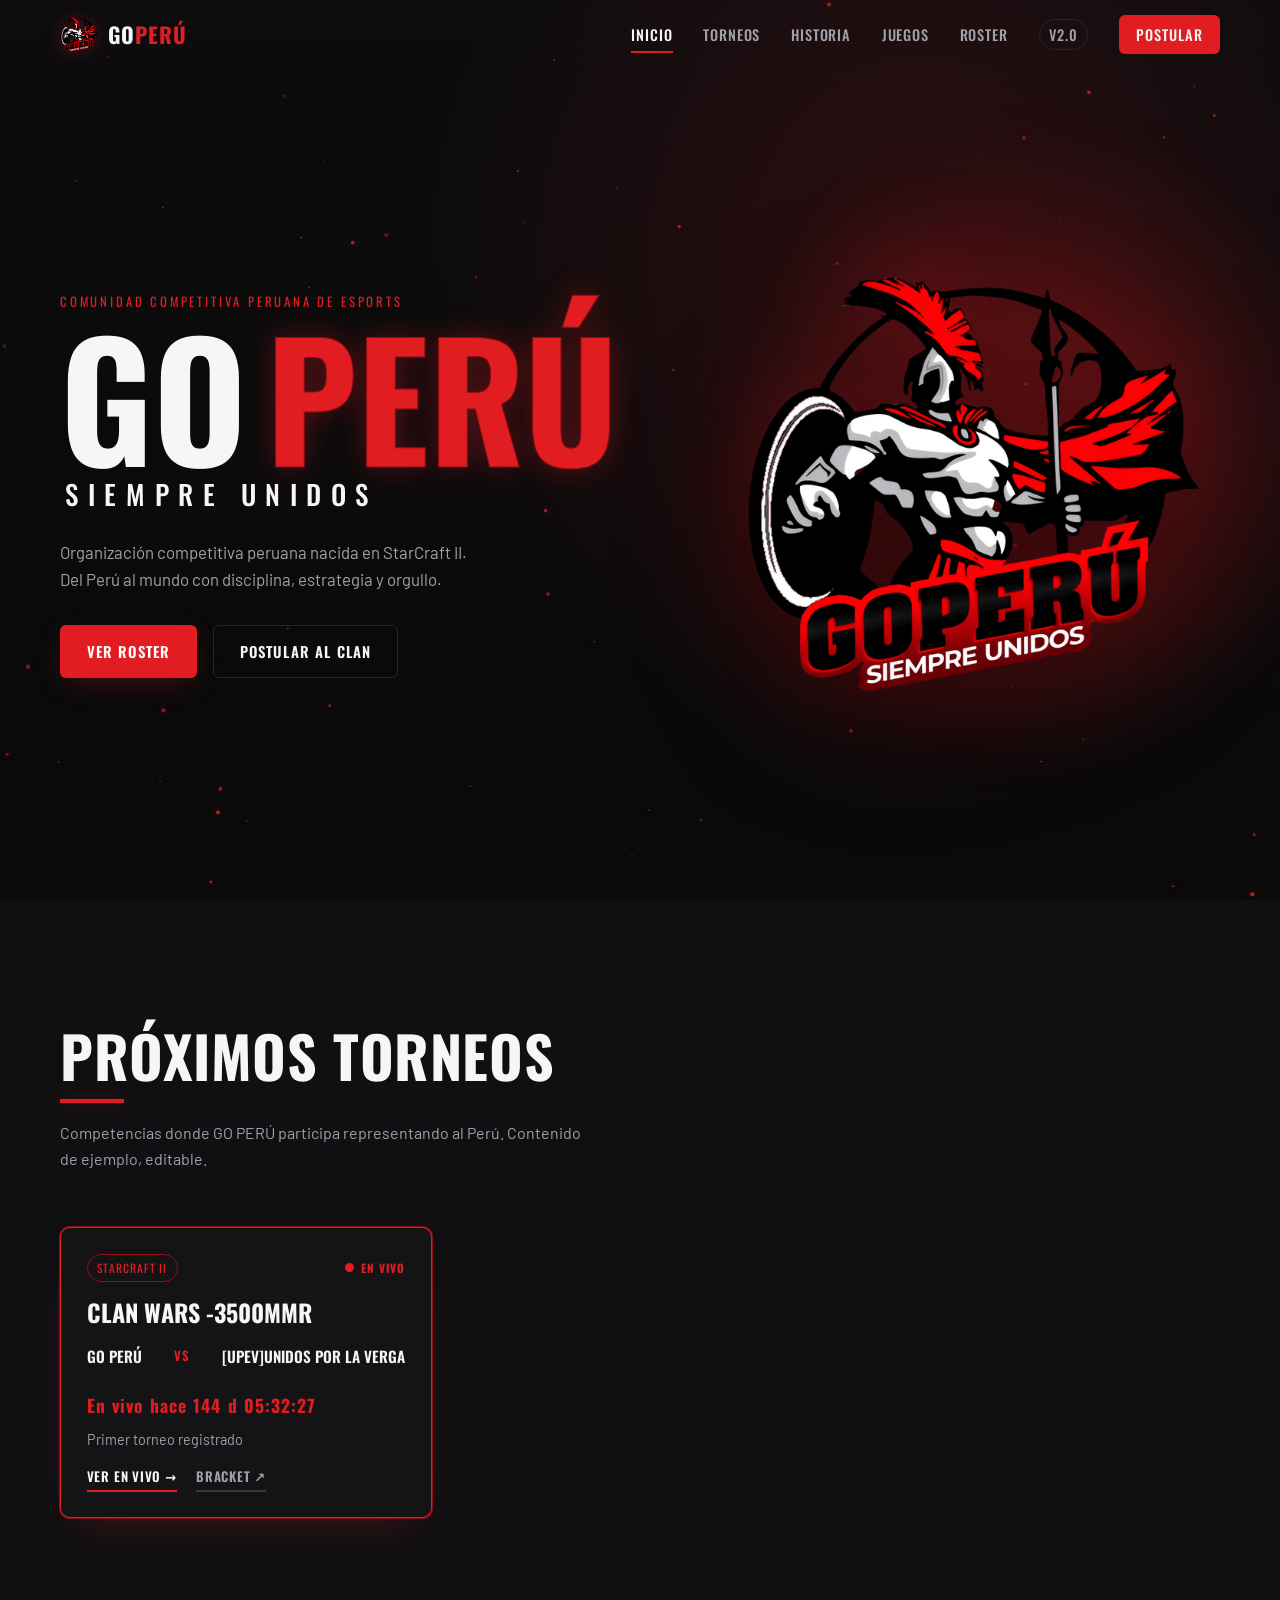
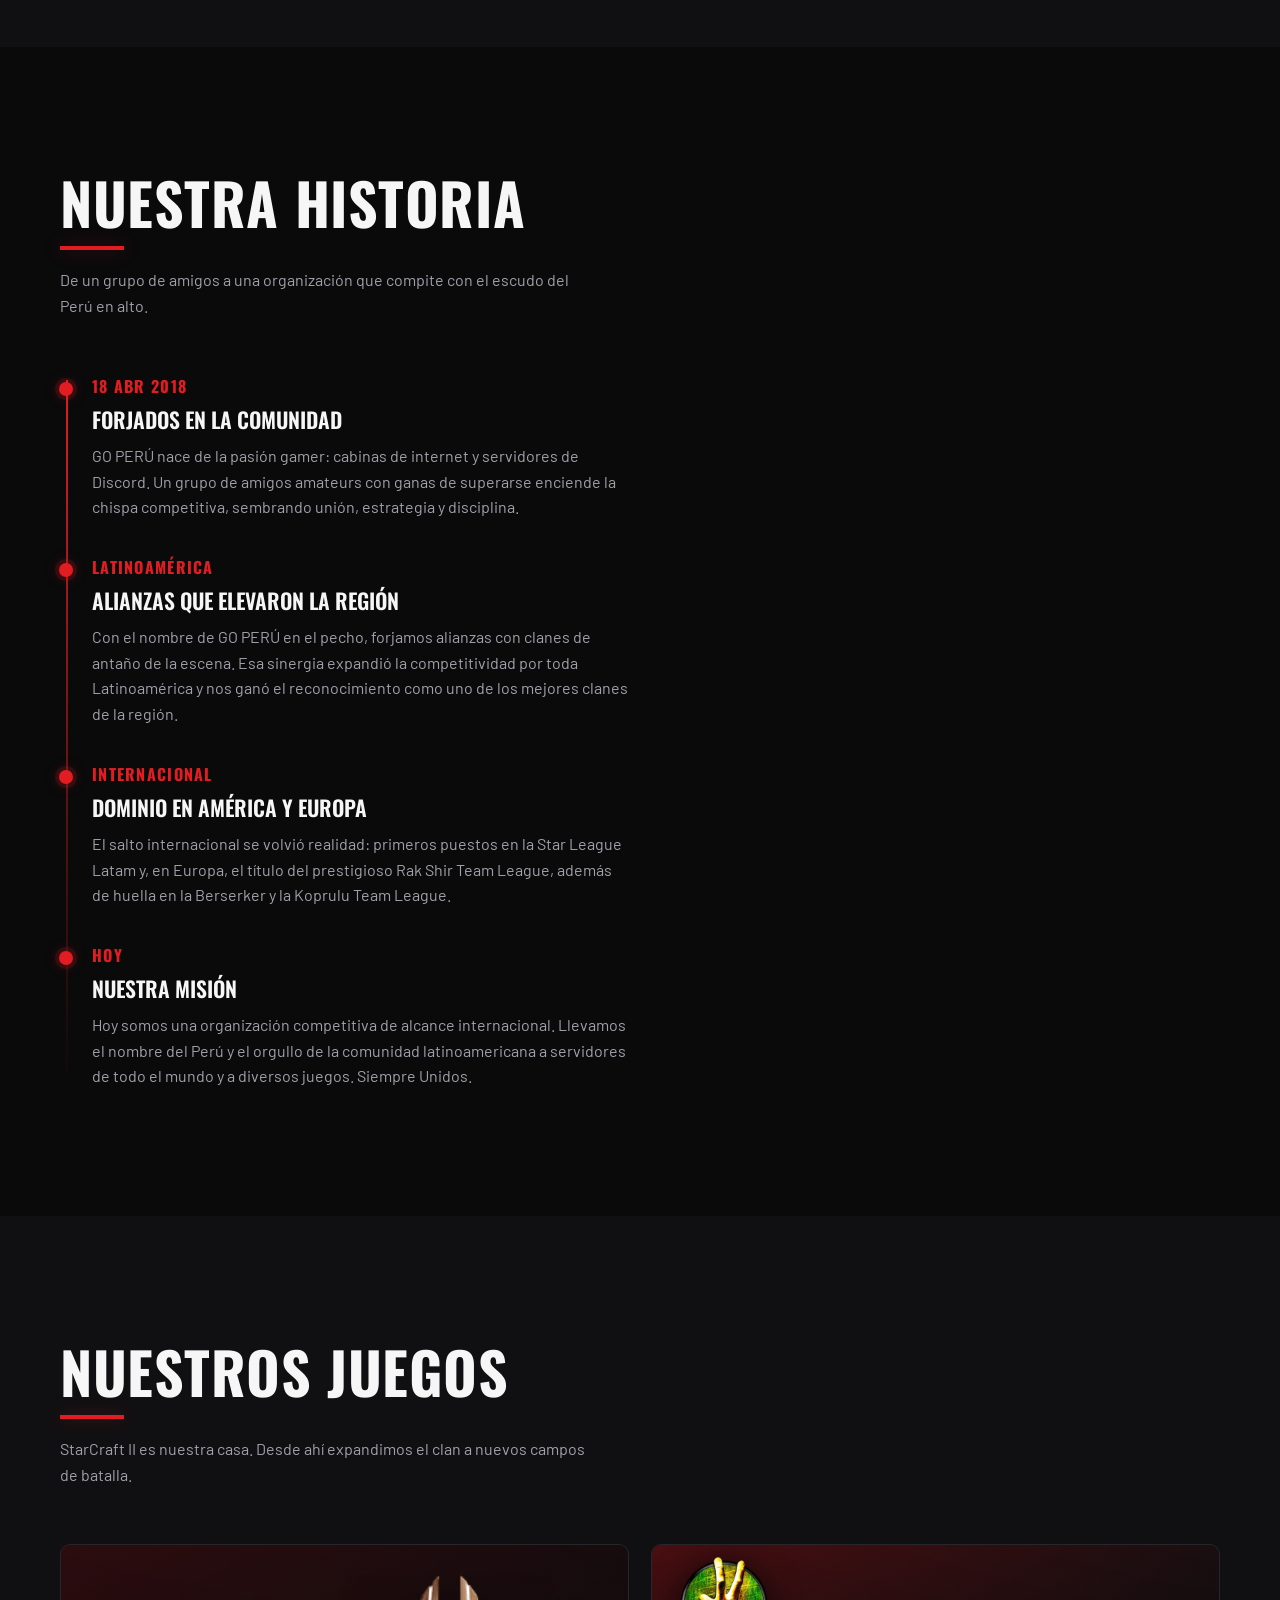
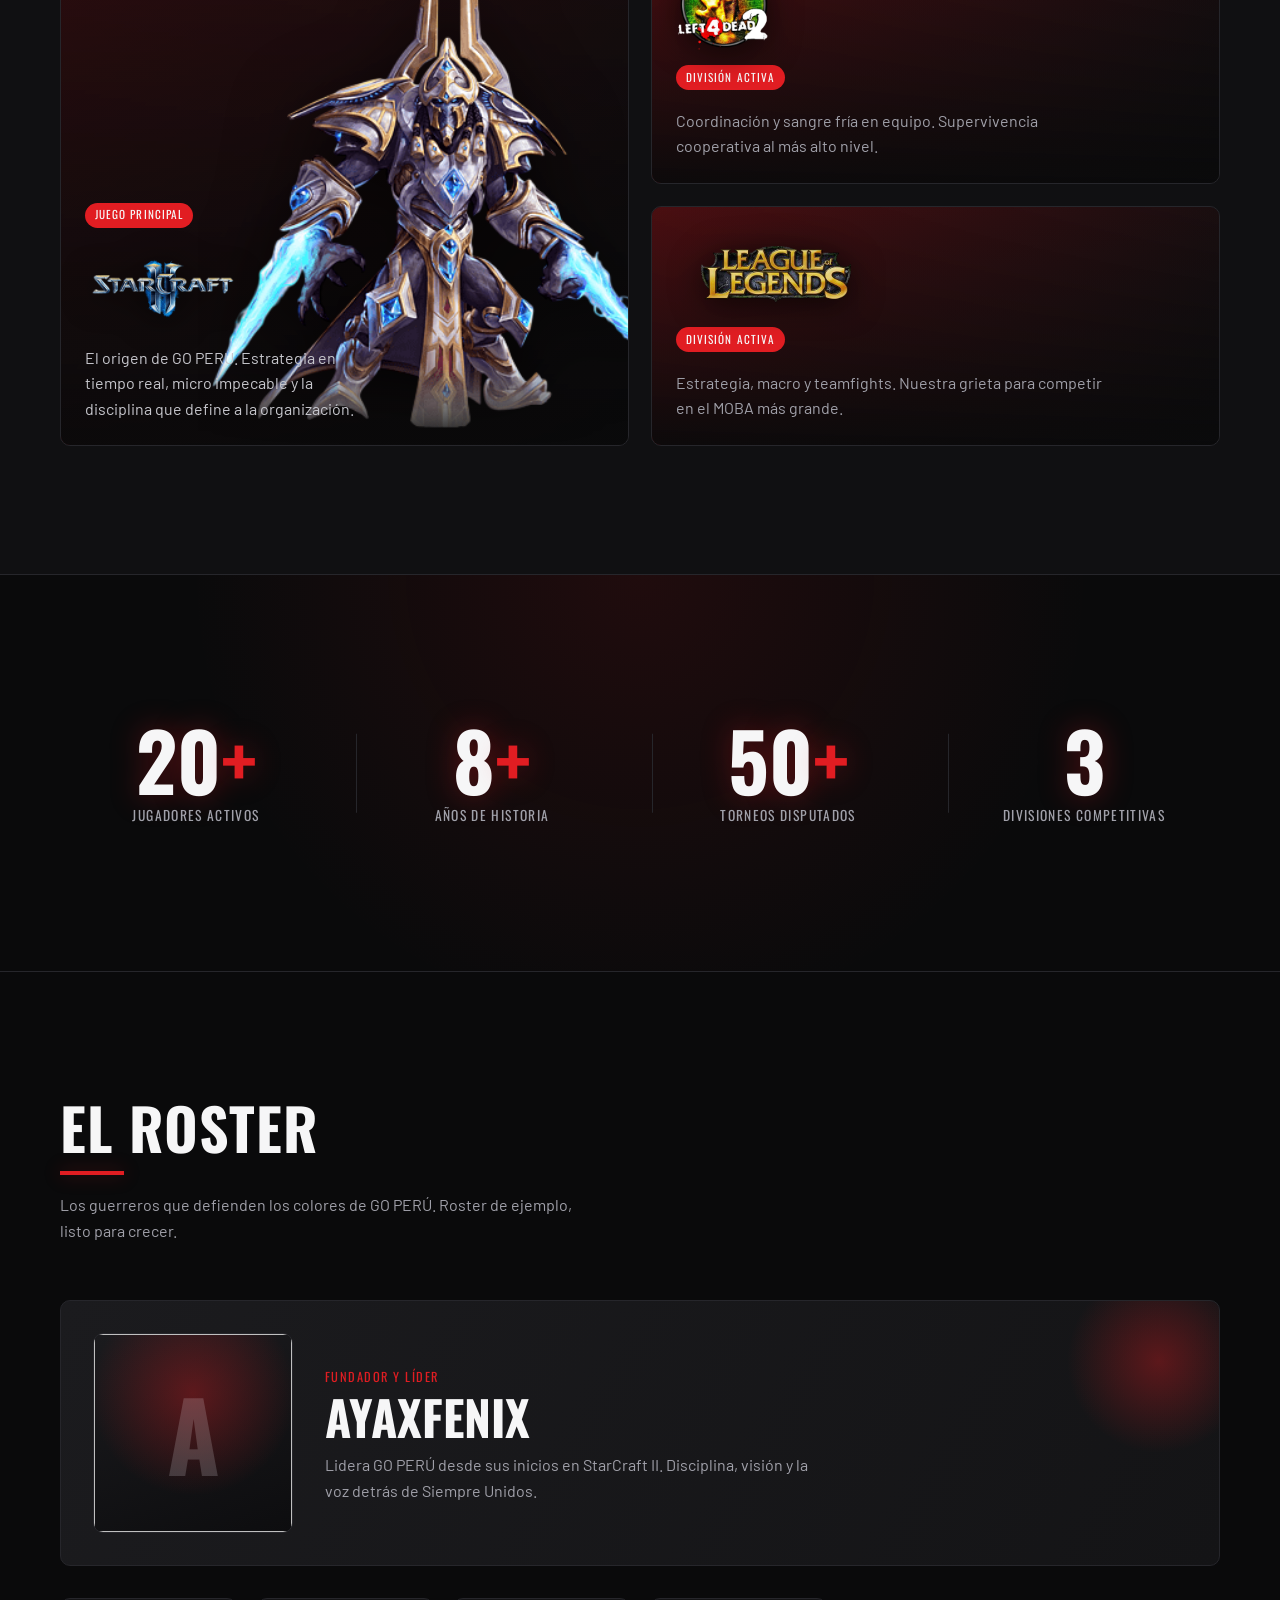
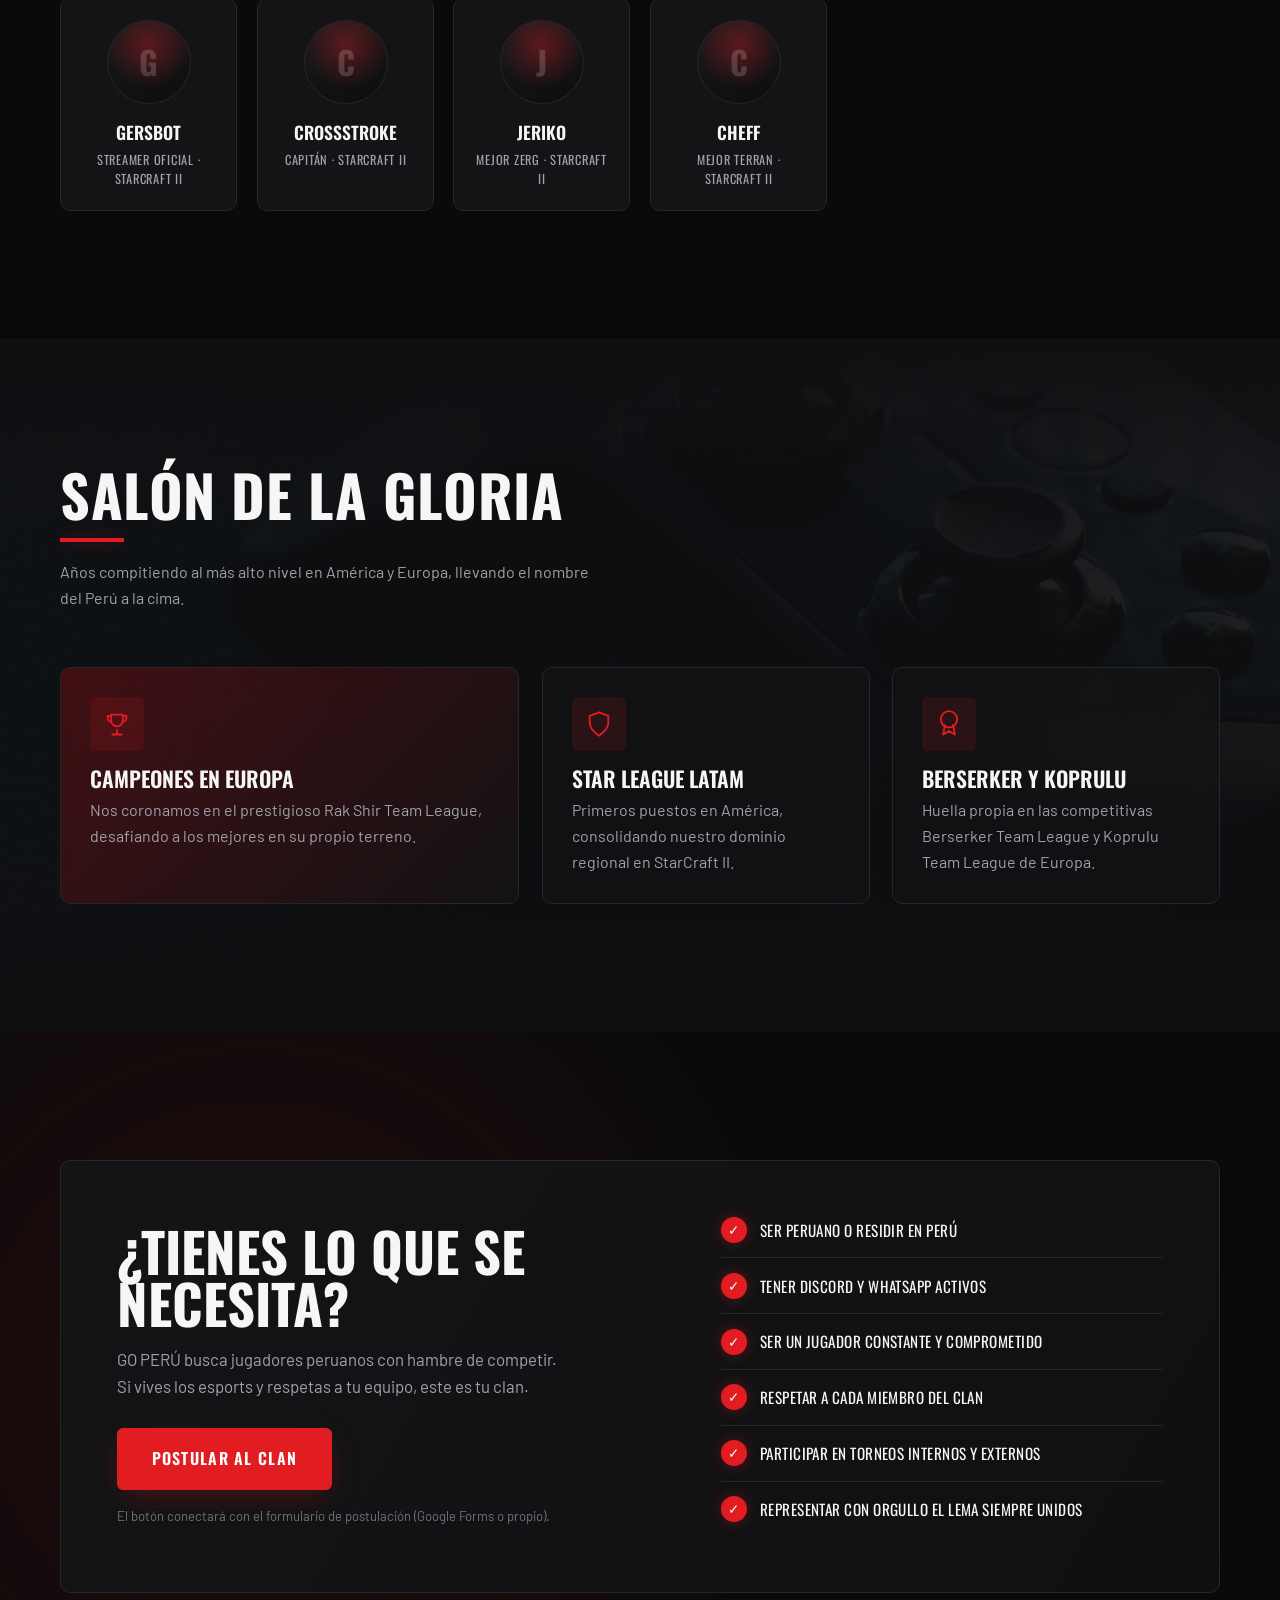
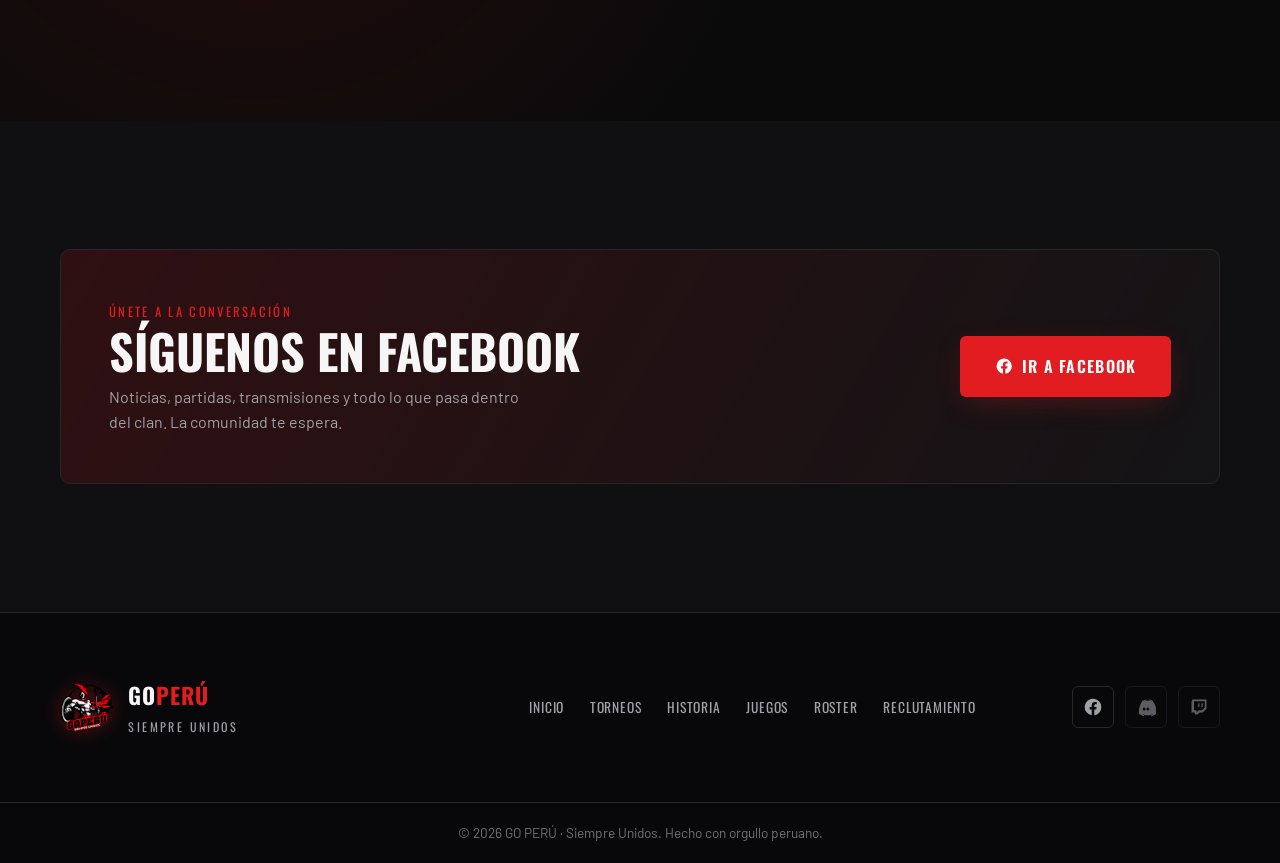
==== index.html @ 2294b5a7 "Initial commit" ====
<!DOCTYPE html>
<html lang="es">
<head>
  <meta charset="UTF-8" />
  <meta name="viewport" content="width=device-width, initial-scale=1.0" />
  <title>GO PERÚ | Siempre Unidos - Comunidad competitiva peruana de esports</title>
  <meta name="description" content="GO PERÚ es una comunidad competitiva peruana de esports nacida en StarCraft II. Siempre Unidos. Postula al clan y compite con nosotros." />
  <meta name="theme-color" content="#0a0a0b" />

  <!-- Open Graph -->
  <meta property="og:title" content="GO PERÚ | Siempre Unidos" />
  <meta property="og:description" content="Comunidad competitiva peruana de esports nacida en StarCraft II." />
  <meta property="og:type" content="website" />
  <meta property="og:image" content="assets/img/logo.png" />

  <link rel="icon" type="image/png" href="assets/img/favicon.png" />
  <link rel="preload" href="assets/fonts/oswald-var.woff2" as="font" type="font/woff2" crossorigin />
  <link rel="stylesheet" href="css/styles.css" />
</head>
<body>

  <!-- ===================== NAVBAR ===================== -->
  <header class="nav" id="nav">
    <div class="nav__inner">
      <a href="#inicio" class="nav__brand" aria-label="GO PERÚ - Inicio">
        <img src="assets/img/logo.png" alt="Logo GO PERÚ" class="nav__logo" />
        <span class="nav__name">GO<span class="accent">PERÚ</span></span>
      </a>

      <nav class="nav__links" id="navLinks" aria-label="Navegación principal">
        <a href="#inicio">Inicio</a>
        <a href="#torneos">Torneos</a>
        <a href="#historia">Historia</a>
        <a href="#juegos">Juegos</a>
        <a href="#roster">Roster</a>
        <a href="index-v2.html" class="nav__ver" title="Versión cinematográfica">v2.0</a>
        <a href="#reclutamiento" class="nav__cta">Postular</a>
      </nav>

      <button class="nav__burger" id="navBurger" aria-label="Abrir menú" aria-expanded="false" aria-controls="navLinks">
        <span></span><span></span><span></span>
      </button>
    </div>
  </header>

  <main>

    <!-- ===================== HERO ===================== -->
    <section class="hero" id="inicio">
      <canvas class="hero__embers" id="embers" aria-hidden="true"></canvas>
      <div class="hero__glow" aria-hidden="true"></div>
      <div class="hero__inner">
        <div class="hero__copy">
          <p class="hero__eyebrow reveal">Comunidad competitiva peruana de esports</p>
          <h1 class="hero__title reveal">
            <span class="hero__go">GO</span><span class="hero__pe">PERÚ</span>
          </h1>
          <p class="hero__motto reveal">Siempre Unidos</p>
          <p class="hero__desc reveal">Organización competitiva peruana nacida en StarCraft II. Del Perú al mundo con disciplina, estrategia y orgullo.</p>
          <div class="hero__actions reveal">
            <a href="#roster" class="btn btn--primary">Ver Roster</a>
            <a href="#reclutamiento" class="btn btn--ghost">Postular al Clan</a>
          </div>
        </div>
        <div class="hero__art reveal">
          <img src="assets/img/logo.png" alt="Guerrero espartano, mascota oficial de GO PERÚ" class="hero__mascot" />
        </div>
      </div>
    </section>

    <!-- ===================== TORNEOS ===================== -->
    <section class="section torneos" id="torneos">
      <div class="container">
        <header class="section__head reveal">
          <h2 class="section__title">Próximos Torneos</h2>
          <p class="section__sub">Competencias donde GO PERÚ participa representando al Perú. Contenido de ejemplo, editable.</p>
        </header>

        <div class="torneos__grid" id="torneosGrid"><!-- Generado desde data/content.js --></div>
      </div>
    </section>

    <!-- ===================== HISTORIA ===================== -->
    <section class="section historia" id="historia">
      <div class="container">
        <header class="section__head reveal">
          <h2 class="section__title">Nuestra Historia</h2>
          <p class="section__sub">De un grupo de amigos a una organización que compite con el escudo del Perú en alto.</p>
        </header>

        <ol class="timeline">
          <li class="timeline__item reveal">
            <span class="timeline__year">18 ABR 2018</span>
            <h3 class="timeline__title">Forjados en la comunidad</h3>
            <p>GO PERÚ nace de la pasión gamer: cabinas de internet y servidores de Discord. Un grupo de amigos amateurs con ganas de superarse enciende la chispa competitiva, sembrando unión, estrategia y disciplina.</p>
          </li>
          <li class="timeline__item reveal">
            <span class="timeline__year">Latinoamérica</span>
            <h3 class="timeline__title">Alianzas que elevaron la región</h3>
            <p>Con el nombre de GO PERÚ en el pecho, forjamos alianzas con clanes de antaño de la escena. Esa sinergia expandió la competitividad por toda Latinoamérica y nos ganó el reconocimiento como uno de los mejores clanes de la región.</p>
          </li>
          <li class="timeline__item reveal">
            <span class="timeline__year">Internacional</span>
            <h3 class="timeline__title">Dominio en América y Europa</h3>
            <p>El salto internacional se volvió realidad: primeros puestos en la Star League Latam y, en Europa, el título del prestigioso Rak Shir Team League, además de huella en la Berserker y la Koprulu Team League.</p>
          </li>
          <li class="timeline__item reveal">
            <span class="timeline__year">Hoy</span>
            <h3 class="timeline__title">Nuestra misión</h3>
            <p>Hoy somos una organización competitiva de alcance internacional. Llevamos el nombre del Perú y el orgullo de la comunidad latinoamericana a servidores de todo el mundo y a diversos juegos. Siempre Unidos.</p>
          </li>
        </ol>
      </div>
    </section>

    <!-- ===================== JUEGOS ===================== -->
    <section class="section juegos" id="juegos">
      <div class="container">
        <header class="section__head reveal">
          <h2 class="section__title">Nuestros Juegos</h2>
          <p class="section__sub">StarCraft II es nuestra casa. Desde ahí expandimos el clan a nuevos campos de batalla.</p>
        </header>

        <div class="juegos__grid">
          <article class="gamecard gamecard--feature reveal" style="--img:url('assets/img/game-sc2.jpg')">
            <div class="gamecard__bg" aria-hidden="true"></div>
            <img class="gamecard__char" src="assets/img/protos-Photoroom.png" alt="" aria-hidden="true" />
            <div class="gamecard__body">
              <span class="gamecard__tag">Juego principal</span>
              <img class="gamecard__logo" src="assets/img/sc2-Photoroom.png" alt="StarCraft II" />
              <p class="gamecard__desc">El origen de GO PERÚ. Estrategia en tiempo real, micro impecable y la disciplina que define a la organización.</p>
            </div>
          </article>

          <article class="gamecard reveal" style="--img:url('assets/img/game-l4d2.jpg')">
            <div class="gamecard__bg" aria-hidden="true"></div>
            <div class="gamecard__body">
              <img class="gamecard__logo gamecard__logo--badge" src="assets/img/left-Photoroom.png" alt="Left 4 Dead 2" />
              <span class="gamecard__tag">División activa</span>
              <p class="gamecard__desc">Coordinación y sangre fría en equipo. Supervivencia cooperativa al más alto nivel.</p>
            </div>
          </article>

          <article class="gamecard reveal" style="--img:url('assets/img/game-lol.jpg')">
            <div class="gamecard__bg" aria-hidden="true"></div>
            <div class="gamecard__body">
              <img class="gamecard__logo" src="assets/img/lol-Photoroom.png" alt="League of Legends" />
              <span class="gamecard__tag">División activa</span>
              <p class="gamecard__desc">Estrategia, macro y teamfights. Nuestra grieta para competir en el MOBA más grande.</p>
            </div>
          </article>
        </div>
      </div>
    </section>

    <!-- ===================== ESTADÍSTICAS ===================== -->
    <section class="section stats" id="stats">
      <div class="container">
        <div class="stats__grid">
          <div class="stat reveal">
            <span class="stat__num" data-count="20" data-suffix="+">0</span>
            <span class="stat__label">Jugadores Activos</span>
          </div>
          <div class="stat reveal">
            <span class="stat__num" data-count="8" data-suffix="+">0</span>
            <span class="stat__label">Años de Historia</span>
          </div>
          <div class="stat reveal">
            <span class="stat__num" data-count="50" data-suffix="+">0</span>
            <span class="stat__label">Torneos Disputados</span>
          </div>
          <div class="stat reveal">
            <span class="stat__num" data-count="3" data-suffix="">0</span>
            <span class="stat__label">Divisiones Competitivas</span>
          </div>
        </div>
      </div>
    </section>

    <!-- ===================== ROSTER ===================== -->
    <section class="section roster" id="roster">
      <div class="container">
        <header class="section__head reveal">
          <h2 class="section__title">El Roster</h2>
          <p class="section__sub">Los guerreros que defienden los colores de GO PERÚ. Roster de ejemplo, listo para crecer.</p>
        </header>

        <!-- Líder destacado: generado desde data/content.js -->
        <div id="leaderMount"></div>

        <!-- Jugadores: generados desde data/content.js -->
        <div class="roster__grid" id="rosterGrid"></div>
      </div>
    </section>

    <!-- ===================== SALÓN DE LA GLORIA ===================== -->
    <section class="section gloria" id="gloria">
      <div class="gloria__bg" aria-hidden="true"></div>
      <div class="container">
        <header class="section__head reveal">
          <h2 class="section__title">Salón de la Gloria</h2>
          <p class="section__sub">Años compitiendo al más alto nivel en América y Europa, llevando el nombre del Perú a la cima.</p>
        </header>

        <div class="gloria__grid">
          <article class="trophy trophy--big reveal">
            <span class="trophy__icon" aria-hidden="true">
              <svg viewBox="0 0 24 24" fill="none" stroke="currentColor" stroke-width="1.6" stroke-linecap="round" stroke-linejoin="round"><path d="M8 21h8M12 17v4M7 4h10v5a5 5 0 0 1-10 0V4Z"/><path d="M17 5h3v2a3 3 0 0 1-3 3M7 5H4v2a3 3 0 0 0 3 3"/></svg>
            </span>
            <h3 class="trophy__title">Campeones en Europa</h3>
            <p class="trophy__desc">Nos coronamos en el prestigioso Rak Shir Team League, desafiando a los mejores en su propio terreno.</p>
          </article>

          <article class="trophy reveal">
            <span class="trophy__icon" aria-hidden="true">
              <svg viewBox="0 0 24 24" fill="none" stroke="currentColor" stroke-width="1.6" stroke-linecap="round" stroke-linejoin="round"><path d="M12 2 4 5v6c0 5 3.5 8 8 11 4.5-3 8-6 8-11V5l-8-3Z"/></svg>
            </span>
            <h3 class="trophy__title">Star League Latam</h3>
            <p class="trophy__desc">Primeros puestos en América, consolidando nuestro dominio regional en StarCraft II.</p>
          </article>

          <article class="trophy reveal">
            <span class="trophy__icon" aria-hidden="true">
              <svg viewBox="0 0 24 24" fill="none" stroke="currentColor" stroke-width="1.6" stroke-linecap="round" stroke-linejoin="round"><path d="M12 15a7 7 0 1 0 0-14 7 7 0 0 0 0 14Z"/><path d="m8.5 13-1.5 8 5-3 5 3-1.5-8"/></svg>
            </span>
            <h3 class="trophy__title">Berserker y Koprulu</h3>
            <p class="trophy__desc">Huella propia en las competitivas Berserker Team League y Koprulu Team League de Europa.</p>
          </article>
        </div>
      </div>
    </section>

    <!-- ===================== RECLUTAMIENTO ===================== -->
    <section class="section reclutamiento" id="reclutamiento">
      <div class="container">
        <div class="recruit">
          <div class="recruit__copy reveal">
            <h2 class="recruit__title">¿Tienes lo que se necesita?</h2>
            <p class="recruit__lead">GO PERÚ busca jugadores peruanos con hambre de competir. Si vives los esports y respetas a tu equipo, este es tu clan.</p>
            <a href="#" class="btn btn--primary btn--lg" data-form>Postular al Clan</a>
            <p class="recruit__note">El botón conectará con el formulario de postulación (Google Forms o propio).</p>
          </div>

          <ul class="recruit__reqs reveal">
            <li><span class="recruit__check" aria-hidden="true">✓</span> Ser peruano o residir en Perú</li>
            <li><span class="recruit__check" aria-hidden="true">✓</span> Tener Discord y WhatsApp activos</li>
            <li><span class="recruit__check" aria-hidden="true">✓</span> Ser un jugador constante y comprometido</li>
            <li><span class="recruit__check" aria-hidden="true">✓</span> Respetar a cada miembro del clan</li>
            <li><span class="recruit__check" aria-hidden="true">✓</span> Participar en torneos internos y externos</li>
            <li><span class="recruit__check" aria-hidden="true">✓</span> Representar con orgullo el lema Siempre Unidos</li>
          </ul>
        </div>
      </div>
    </section>

    <!-- ===================== FACEBOOK / COMUNIDAD ===================== -->
    <section class="section comunidad" id="facebook">
      <div class="container">
        <div class="fb reveal">
          <div class="fb__copy">
            <span class="fb__eyebrow">Únete a la conversación</span>
            <h2 class="fb__title">Síguenos en Facebook</h2>
            <p class="fb__desc">Noticias, partidas, transmisiones y todo lo que pasa dentro del clan. La comunidad te espera.</p>
          </div>
          <a href="https://www.facebook.com/share/1EQzMiRy17/" target="_blank" rel="noopener" class="btn btn--primary btn--lg">
            <svg class="btn__icon" viewBox="0 0 24 24" fill="currentColor" aria-hidden="true"><path d="M22 12a10 10 0 1 0-11.56 9.88v-6.99H7.9V12h2.54V9.8c0-2.5 1.49-3.89 3.78-3.89 1.09 0 2.24.2 2.24.2v2.46h-1.26c-1.24 0-1.63.77-1.63 1.56V12h2.78l-.44 2.89h-2.34v6.99A10 10 0 0 0 22 12Z"/></svg>
            Ir a Facebook
          </a>
        </div>
      </div>
    </section>

  </main>

  <!-- ===================== FOOTER ===================== -->
  <footer class="footer">
    <div class="container footer__inner">
      <div class="footer__brand">
        <img src="assets/img/logo.png" alt="Logo GO PERÚ" class="footer__logo" />
        <div>
          <span class="footer__name">GO<span class="accent">PERÚ</span></span>
          <span class="footer__motto">Siempre Unidos</span>
        </div>
      </div>

      <nav class="footer__nav" aria-label="Navegación rápida">
        <a href="#inicio">Inicio</a>
        <a href="#torneos">Torneos</a>
        <a href="#historia">Historia</a>
        <a href="#juegos">Juegos</a>
        <a href="#roster">Roster</a>
        <a href="#reclutamiento">Reclutamiento</a>
      </nav>

      <div class="footer__social">
        <a href="https://www.facebook.com/share/1EQzMiRy17/" target="_blank" rel="noopener" aria-label="Facebook de GO PERÚ" class="footer__icon">
          <svg viewBox="0 0 24 24" fill="currentColor" aria-hidden="true"><path d="M22 12a10 10 0 1 0-11.56 9.88v-6.99H7.9V12h2.54V9.8c0-2.5 1.49-3.89 3.78-3.89 1.09 0 2.24.2 2.24.2v2.46h-1.26c-1.24 0-1.63.77-1.63 1.56V12h2.78l-.44 2.89h-2.34v6.99A10 10 0 0 0 22 12Z"/></svg>
        </a>
        <!-- Slots para Discord / WhatsApp / Twitch: agrega el href cuando los tengas -->
        <a href="#" aria-label="Discord (próximamente)" class="footer__icon footer__icon--soon">
          <svg viewBox="0 0 24 24" fill="currentColor" aria-hidden="true"><path d="M20.3 4.4A19 19 0 0 0 15.6 3l-.2.5a14 14 0 0 1 4.1 2.1 13 13 0 0 0-11 0A14 14 0 0 1 12.6 3.5L12.4 3a19 19 0 0 0-4.7 1.4C4.1 9.8 3.2 15 3.6 20.1A19 19 0 0 0 9.4 23l.6-1c-1.6-.6-2.3-1-2.3-1l.5-.4a13 13 0 0 0 11.6 0l.5.4s-.7.4-2.3 1l.6 1a19 19 0 0 0 5.8-2.9c.5-6-1-11.2-4.7-15.7ZM9.7 16.3c-.9 0-1.7-.8-1.7-1.9s.7-1.9 1.7-1.9 1.7.9 1.7 1.9-.7 1.9-1.7 1.9Zm4.6 0c-.9 0-1.7-.8-1.7-1.9s.7-1.9 1.7-1.9 1.7.9 1.7 1.9-.8 1.9-1.7 1.9Z"/></svg>
        </a>
        <a href="#" aria-label="Twitch (próximamente)" class="footer__icon footer__icon--soon">
          <svg viewBox="0 0 24 24" fill="currentColor" aria-hidden="true"><path d="M4 3h17v11l-4.5 4.5H13L10 21H7v-2.5H3V6l1-3Zm15 9.5V5H6v11h3v2.5L11.5 16h4L19 12.5ZM15 7.5h1.5V12H15V7.5Zm-4 0h1.5V12H11V7.5Z"/></svg>
        </a>
      </div>
    </div>
    <div class="footer__bar">
      <p>© 2026 GO PERÚ · Siempre Unidos. Hecho con orgullo peruano.</p>
    </div>
  </footer>

  <script src="data/content.js"></script>
  <script src="js/script.js"></script>
</body>
</html>
---- css/styles.css ----
/* ============================================================
   GO PERÚ - Landing Esports
   Paleta derivada del logo: negro / rojo / blanco / gris
   Tema único: dark. Acento único: rojo. Radio único: 6px.
   ============================================================ */

/* ---------- Fonts (self-host) ---------- */
@font-face {
  font-family: 'Oswald';
  src: url('../assets/fonts/oswald-var.woff2') format('woff2');
  font-weight: 400 700;
  font-style: normal;
  font-display: swap;
}
@font-face {
  font-family: 'Barlow';
  src: url('../assets/fonts/barlow-400.woff2') format('woff2');
  font-weight: 400;
  font-style: normal;
  font-display: swap;
}
@font-face {
  font-family: 'Barlow';
  src: url('../assets/fonts/barlow-600.woff2') format('woff2');
  font-weight: 600;
  font-style: normal;
  font-display: swap;
}

/* ---------- Tokens ---------- */
:root {
  --bg: #0a0a0b;
  --bg-2: #101012;
  --surface: #141416;
  --surface-2: #1b1b1e;
  --line: #26262b;

  --red: #e11d22;
  --red-bright: #ff2b30;
  --red-deep: #8f0f13;
  --glow: rgba(225, 29, 34, .35);

  --white: #f6f6f7;
  --gray: #a1a1aa;
  --gray-dim: #71717a;
  --steel: #8a8a93;

  --radius: 6px;
  --radius-lg: 10px;
  --maxw: 1240px;

  --display: 'Oswald', system-ui, sans-serif;
  --body: 'Barlow', system-ui, sans-serif;

  --ease: cubic-bezier(.16, 1, .3, 1);

  --z-nav: 100;
}

/* ---------- Reset ---------- */
*, *::before, *::after { box-sizing: border-box; margin: 0; padding: 0; }
html { scroll-behavior: smooth; -webkit-text-size-adjust: 100%; }
@media (prefers-reduced-motion: reduce) { html { scroll-behavior: auto; } }

body {
  font-family: var(--body);
  background: var(--bg);
  color: var(--white);
  line-height: 1.6;
  overflow-x: hidden;
  -webkit-font-smoothing: antialiased;
}

img { max-width: 100%; display: block; }
a { color: inherit; text-decoration: none; }
ul, ol { list-style: none; }

::selection { background: var(--red); color: #fff; }

.accent { color: var(--red); }

.container {
  width: 100%;
  max-width: var(--maxw);
  margin-inline: auto;
  padding-inline: clamp(1.1rem, 4vw, 2.5rem);
}

/* ---------- Section shell ---------- */
.section { position: relative; padding-block: clamp(4.5rem, 10vw, 8rem); }

.section__head { max-width: 640px; margin-bottom: clamp(2.2rem, 5vw, 3.5rem); }
.section__title {
  font-family: var(--display);
  font-weight: 700;
  text-transform: uppercase;
  letter-spacing: .01em;
  line-height: .95;
  font-size: clamp(2.2rem, 6vw, 3.6rem);
}
.section__title::after {
  content: "";
  display: block;
  width: 64px;
  height: 4px;
  margin-top: 1rem;
  background: var(--red);
  box-shadow: 0 0 18px var(--glow);
}
.section__sub { color: var(--gray); margin-top: 1.1rem; max-width: 60ch; }

/* ============================================================
   NAVBAR
   ============================================================ */
.nav {
  position: fixed;
  inset: 0 0 auto 0;
  z-index: var(--z-nav);
  height: 70px;
  display: flex;
  align-items: center;
  transition: background .35s var(--ease), border-color .35s var(--ease), backdrop-filter .35s var(--ease);
  border-bottom: 1px solid transparent;
}
.nav.is-scrolled {
  background: rgba(10, 10, 11, .82);
  backdrop-filter: blur(14px) saturate(140%);
  -webkit-backdrop-filter: blur(14px) saturate(140%);
  border-bottom-color: var(--line);
}
.nav__inner {
  width: 100%;
  max-width: var(--maxw);
  margin-inline: auto;
  padding-inline: clamp(1.1rem, 4vw, 2.5rem);
  display: flex;
  align-items: center;
  justify-content: space-between;
  gap: 1.5rem;
}
.nav__brand { display: flex; align-items: center; gap: .6rem; }
.nav__logo { width: 38px; height: 38px; object-fit: contain; filter: drop-shadow(0 0 8px var(--glow)); }
.nav__name {
  font-family: var(--display);
  font-weight: 700;
  font-size: 1.35rem;
  letter-spacing: .04em;
  text-transform: uppercase;
}
.nav__links { display: flex; align-items: center; gap: clamp(1rem, 2.4vw, 2rem); }
.nav__links a {
  font-family: var(--display);
  font-weight: 500;
  text-transform: uppercase;
  letter-spacing: .06em;
  font-size: .9rem;
  color: var(--gray);
  position: relative;
  padding-block: .3rem;
  transition: color .25s var(--ease);
}
.nav__links a::after {
  content: "";
  position: absolute;
  left: 0; bottom: -2px;
  width: 0; height: 2px;
  background: var(--red);
  transition: width .3s var(--ease);
}
.nav__links a:hover, .nav__links a.is-active { color: var(--white); }
.nav__links a:hover::after, .nav__links a.is-active::after { width: 100%; }

.nav__ver {
  border: 1px solid var(--line);
  border-radius: 999px;
  padding: .2rem .6rem !important;
  font-size: .76rem;
  color: var(--white);
}
.nav__ver::after { display: none; }
.nav__ver:hover { border-color: var(--red); color: var(--red); }

.nav__cta {
  color: var(--white) !important;
  background: var(--red);
  padding: .5rem 1.1rem !important;
  border-radius: var(--radius);
  box-shadow: 0 0 0 0 var(--glow);
  transition: box-shadow .3s var(--ease), transform .15s var(--ease), background .25s var(--ease);
}
.nav__cta::after { display: none; }
.nav__cta:hover { background: var(--red-bright); box-shadow: 0 6px 24px var(--glow); }
.nav__cta:active { transform: translateY(1px); }

.nav__burger {
  display: none;
  flex-direction: column;
  gap: 5px;
  background: none;
  border: 0;
  cursor: pointer;
  padding: 6px;
}
.nav__burger span {
  width: 26px; height: 2px;
  background: var(--white);
  transition: transform .3s var(--ease), opacity .3s var(--ease);
}
.nav.is-open .nav__burger span:nth-child(1) { transform: translateY(7px) rotate(45deg); }
.nav.is-open .nav__burger span:nth-child(2) { opacity: 0; }
.nav.is-open .nav__burger span:nth-child(3) { transform: translateY(-7px) rotate(-45deg); }

/* ============================================================
   HERO
   ============================================================ */
.hero {
  position: relative;
  min-height: 100dvh;
  display: flex;
  align-items: center;
  padding-top: 70px;
  overflow: hidden;
  background:
    radial-gradient(circle at 72% 30%, rgba(225,29,34,.16), transparent 45%),
    linear-gradient(180deg, #0c0c0e 0%, var(--bg) 70%);
}
.hero__embers {
  position: absolute; inset: 0;
  width: 100%; height: 100%;
  pointer-events: none;
  z-index: 1;
}
.hero__glow {
  position: absolute;
  right: -10%; top: 50%;
  transform: translateY(-50%);
  width: 60vw; height: 60vw;
  max-width: 720px; max-height: 720px;
  background: radial-gradient(circle, var(--glow), transparent 62%);
  filter: blur(30px);
  pointer-events: none;
  z-index: 0;
}
.hero__inner {
  position: relative;
  z-index: 2;
  width: 100%;
  max-width: var(--maxw);
  margin-inline: auto;
  padding-inline: clamp(1.1rem, 4vw, 2.5rem);
  display: grid;
  grid-template-columns: 1.1fr .9fr;
  align-items: center;
  gap: clamp(1.5rem, 5vw, 4rem);
}
.hero__eyebrow {
  font-family: var(--display);
  text-transform: uppercase;
  letter-spacing: .22em;
  font-size: .8rem;
  color: var(--red);
  margin-bottom: 1rem;
}
.hero__title {
  font-family: var(--display);
  font-weight: 700;
  line-height: .82;
  text-transform: uppercase;
  font-size: clamp(4rem, 16vw, 10rem);
  display: flex;
  flex-wrap: wrap;
  align-items: baseline;
  gap: .12em;
}
.hero__title .hero__go { color: var(--white); }
.hero__title .hero__pe {
  color: var(--red);
  -webkit-text-stroke: 1px var(--red-deep);
  text-shadow: 0 0 30px var(--glow);
}
.hero__motto {
  font-family: var(--display);
  font-weight: 500;
  text-transform: uppercase;
  letter-spacing: .35em;
  font-size: clamp(1rem, 3.5vw, 1.7rem);
  color: var(--white);
  margin-top: .4rem;
  padding-left: .2em;
}
.hero__desc {
  color: var(--gray);
  max-width: 46ch;
  margin-top: 1.4rem;
  font-size: 1.05rem;
}
.hero__actions { display: flex; flex-wrap: wrap; gap: 1rem; margin-top: 2rem; }

.hero__art { display: flex; justify-content: center; }
.hero__mascot {
  width: min(100%, 460px);
  filter: drop-shadow(0 24px 60px rgba(0,0,0,.6)) drop-shadow(0 0 40px var(--glow));
  animation: float 6s ease-in-out infinite;
}
@keyframes float {
  0%, 100% { transform: translateY(0); }
  50% { transform: translateY(-14px); }
}

/* ---------- Buttons ---------- */
.btn {
  display: inline-flex;
  align-items: center;
  justify-content: center;
  gap: .55rem;
  font-family: var(--display);
  font-weight: 600;
  text-transform: uppercase;
  letter-spacing: .08em;
  font-size: .92rem;
  padding: .85rem 1.6rem;
  border-radius: var(--radius);
  border: 1px solid transparent;
  cursor: pointer;
  white-space: nowrap;
  transition: transform .15s var(--ease), box-shadow .3s var(--ease), background .25s var(--ease), border-color .25s var(--ease), color .25s var(--ease);
}
.btn--lg { padding: 1.05rem 2.1rem; font-size: 1rem; }
.btn__icon { width: 1.15em; height: 1.15em; }
.btn--primary {
  background: var(--red);
  color: #fff;
  box-shadow: 0 8px 30px -8px var(--glow);
}
.btn--primary:hover { background: var(--red-bright); box-shadow: 0 12px 40px -6px var(--glow); transform: translateY(-2px); }
.btn--primary:active { transform: translateY(0); }
.btn--ghost {
  background: transparent;
  color: var(--white);
  border-color: var(--line);
}
.btn--ghost:hover { border-color: var(--red); color: var(--red); transform: translateY(-2px); }
.btn--ghost:active { transform: translateY(0); }

/* ============================================================
   TORNEOS
   ============================================================ */
.torneos { background: var(--bg-2); }
.torneos__grid {
  display: grid;
  grid-template-columns: repeat(3, 1fr);
  gap: 1.4rem;
}
.match {
  background: var(--surface);
  border: 1px solid var(--line);
  border-radius: var(--radius-lg);
  padding: 1.6rem;
  position: relative;
  overflow: hidden;
  transition: transform .3s var(--ease), border-color .3s var(--ease), box-shadow .3s var(--ease);
}
.match::before {
  content: "";
  position: absolute;
  left: 0; top: 0; bottom: 0;
  width: 4px;
  background: var(--red);
  transform: scaleY(0);
  transform-origin: top;
  transition: transform .35s var(--ease);
}
.match:hover { transform: translateY(-6px); border-color: #38383f; box-shadow: 0 20px 50px -20px rgba(0,0,0,.8); }
.match:hover::before { transform: scaleY(1); }
.match__top { display: flex; justify-content: space-between; align-items: center; margin-bottom: 1.1rem; }
.match__game {
  font-family: var(--display);
  text-transform: uppercase;
  letter-spacing: .08em;
  font-size: .72rem;
  color: var(--red);
  border: 1px solid var(--red-deep);
  padding: .25rem .6rem;
  border-radius: 999px;
}
.match__date { font-family: var(--display); color: var(--gray-dim); font-size: .82rem; letter-spacing: .05em; }
.match__name { font-family: var(--display); font-weight: 700; text-transform: uppercase; font-size: 1.5rem; line-height: 1.05; }
.match__vs {
  display: flex;
  align-items: center;
  justify-content: space-between;
  gap: .6rem;
  margin: 1.2rem 0 1.4rem;
  font-family: var(--display);
  font-weight: 600;
  text-transform: uppercase;
  font-size: .95rem;
}
.match__x { color: var(--red); font-size: .8rem; letter-spacing: .08em; }
.match__btn {
  display: inline-block;
  font-family: var(--display);
  text-transform: uppercase;
  letter-spacing: .06em;
  font-size: .82rem;
  font-weight: 600;
  color: var(--white);
  padding-bottom: 3px;
  border-bottom: 2px solid var(--red);
  transition: color .25s var(--ease), gap .25s var(--ease);
}
.match__btn::after { content: " →"; }
.match__btn:hover { color: var(--red); }
.match__desc { color: var(--gray); font-size: .9rem; margin-bottom: .9rem; }
.match__links { display: flex; flex-wrap: wrap; gap: 1.2rem; align-items: center; }
.match__btn--alt { color: var(--gray); border-bottom-color: #38383f; }
.match__btn--alt::after { content: " ↗"; }
.match__btn--alt:hover { color: var(--red); border-bottom-color: var(--red); }

/* EN VIVO (v1) */
.match--live { border-color: var(--red); box-shadow: 0 0 0 1px var(--red-deep), 0 18px 44px -24px var(--glow); }
.match__live { display: inline-flex; align-items: center; gap: .45rem; font-family: var(--display); font-weight: 700; text-transform: uppercase; letter-spacing: .1em; font-size: .72rem; color: var(--red); }
.match__live-dot { flex: none; width: 9px; height: 9px; border-radius: 50%; background: var(--red); box-shadow: 0 0 0 0 rgba(225,29,34,.55); animation: matchLivePulse 1.6s var(--ease) infinite; }
.match__timer { font-family: var(--display); font-weight: 700; letter-spacing: .06em; font-variant-numeric: tabular-nums; font-size: .95rem; color: var(--gray); margin: .2rem 0 .6rem; }
.match__timer--live { color: var(--red); font-size: 1.1rem; }
@keyframes matchLivePulse { 0% { box-shadow: 0 0 0 0 rgba(225,29,34,.55); } 70% { box-shadow: 0 0 0 8px rgba(225,29,34,0); } 100% { box-shadow: 0 0 0 0 rgba(225,29,34,0); } }
@media (prefers-reduced-motion: reduce) { .match__live-dot { animation: none; } }

/* ============================================================
   HISTORIA - timeline
   ============================================================ */
.timeline {
  position: relative;
  display: grid;
  gap: 2.2rem;
  padding-left: 2rem;
}
.timeline::before {
  content: "";
  position: absolute;
  left: 6px; top: 6px; bottom: 6px;
  width: 2px;
  background: linear-gradient(180deg, var(--red), transparent);
}
.timeline__item { position: relative; }
.timeline__item::before {
  content: "";
  position: absolute;
  left: -2rem; top: 8px;
  width: 14px; height: 14px;
  border-radius: 50%;
  background: var(--red);
  box-shadow: 0 0 0 4px rgba(225,29,34,.15), 0 0 14px var(--glow);
  transform: translateX(-1px);
}
.timeline__year {
  font-family: var(--display);
  font-weight: 700;
  color: var(--red);
  letter-spacing: .08em;
  font-size: 1rem;
  text-transform: uppercase;
}
.timeline__title { font-family: var(--display); font-weight: 600; text-transform: uppercase; font-size: 1.35rem; margin: .15rem 0 .4rem; }
.timeline__item p { color: var(--gray); max-width: 60ch; }

/* ============================================================
   JUEGOS - bento
   ============================================================ */
.juegos { background: var(--bg-2); }
.juegos__grid {
  display: grid;
  grid-template-columns: repeat(2, 1fr);
  grid-auto-rows: 240px;
  gap: 1.4rem;
}
.gamecard {
  position: relative;
  border-radius: var(--radius-lg);
  overflow: hidden;
  border: 1px solid var(--line);
  display: flex;
  align-items: flex-end;
  isolation: isolate;
}
.gamecard--feature { grid-row: span 2; }
.gamecard__bg {
  position: absolute; inset: 0;
  z-index: -2;
  background-image: var(--img);
  background-size: cover;
  background-position: center;
  transition: transform .6s var(--ease);
}
/* Duotono rojo/oscuro para unificar fotos con la marca */
.gamecard::after {
  content: "";
  position: absolute; inset: 0;
  z-index: -1;
  background:
    linear-gradient(180deg, rgba(10,10,11,.15) 0%, rgba(10,10,11,.55) 55%, rgba(10,10,11,.95) 100%),
    linear-gradient(120deg, rgba(143,15,19,.55), rgba(10,10,11,.15));
  mix-blend-mode: normal;
  transition: opacity .4s var(--ease);
}
.gamecard:hover .gamecard__bg { transform: scale(1.06); }
.gamecard__body { position: relative; padding: 1.5rem; }
.gamecard__tag {
  display: inline-block;
  font-family: var(--display);
  text-transform: uppercase;
  letter-spacing: .1em;
  font-size: .7rem;
  color: var(--white);
  background: var(--red);
  padding: .22rem .6rem;
  border-radius: 999px;
  margin-bottom: .6rem;
}
.gamecard__title {
  font-family: var(--display);
  font-weight: 700;
  text-transform: uppercase;
  line-height: .95;
  font-size: clamp(1.6rem, 4vw, 2.6rem);
}
.gamecard--feature .gamecard__title { font-size: clamp(2.2rem, 6vw, 3.6rem); }
.gamecard__desc { color: var(--gray); margin-top: .5rem; max-width: 48ch; }
.gamecard--feature .gamecard__desc { color: #c7c7cd; max-width: 30ch; }

/* Oscurecer un poco más el feature para que el personaje resalte */
.gamecard--feature::after {
  background:
    linear-gradient(180deg, rgba(10,10,11,.5) 0%, rgba(10,10,11,.78) 55%, rgba(10,10,11,.96) 100%),
    linear-gradient(120deg, rgba(143,15,19,.5), rgba(10,10,11,.3));
}

/* Render de personaje (Protoss) en la tarjeta principal */
.gamecard__char {
  position: absolute;
  right: -4%;
  bottom: 0;
  height: 94%;
  width: auto;
  z-index: 0;
  pointer-events: none;
  filter: drop-shadow(0 12px 34px rgba(0,0,0,.65));
  -webkit-mask-image: linear-gradient(180deg, #000 82%, transparent 100%);
  mask-image: linear-gradient(180deg, #000 82%, transparent 100%);
}
.gamecard__body { position: relative; z-index: 1; }

/* Logo oficial transparente como título del juego */
.gamecard__logo {
  width: auto;
  max-width: 82%;
  height: clamp(46px, 8vw, 80px);
  object-fit: contain;
  object-position: left bottom;
  margin-bottom: .7rem;
  filter: drop-shadow(0 4px 16px rgba(0,0,0,.7));
}
.gamecard--feature .gamecard__logo { height: clamp(56px, 9vw, 96px); }
/* Insignia cuadrada (L4D2): un poco más alta para que se lea el círculo */
.gamecard__logo--badge { height: clamp(72px, 10vw, 96px); object-position: left center; }

/* ============================================================
   STATS
   ============================================================ */
.stats {
  background:
    radial-gradient(circle at 50% 0%, rgba(225,29,34,.1), transparent 60%),
    var(--bg);
  border-block: 1px solid var(--line);
}
.stats__grid {
  display: grid;
  grid-template-columns: repeat(4, 1fr);
  gap: 1.5rem;
  text-align: center;
}
.stat { padding: 1rem; position: relative; }
.stat + .stat::before {
  content: "";
  position: absolute;
  left: 0; top: 50%;
  transform: translateY(-50%);
  height: 56%;
  width: 1px;
  background: var(--line);
}
.stat__num {
  display: block;
  font-family: var(--display);
  font-weight: 700;
  line-height: 1;
  font-size: clamp(3rem, 8vw, 5rem);
  color: var(--white);
  text-shadow: 0 0 30px var(--glow);
}
.stat__num .u { color: var(--red); }
.stat__label {
  font-family: var(--display);
  text-transform: uppercase;
  letter-spacing: .1em;
  font-size: .85rem;
  color: var(--gray);
  margin-top: .4rem;
  display: block;
}

/* ============================================================
   ROSTER
   ============================================================ */
.leader {
  display: grid;
  grid-template-columns: 200px 1fr;
  gap: 2rem;
  align-items: center;
  background: linear-gradient(120deg, var(--surface-2), var(--surface));
  border: 1px solid var(--line);
  border-radius: var(--radius-lg);
  padding: 2rem;
  margin-bottom: 2rem;
  position: relative;
  overflow: hidden;
}
.leader::before {
  content: "";
  position: absolute;
  right: -40px; top: -40px;
  width: 200px; height: 200px;
  background: radial-gradient(circle, var(--glow), transparent 65%);
  pointer-events: none;
}
.leader__avatar, .player__avatar {
  position: relative;
  border-radius: var(--radius-lg);
  background:
    radial-gradient(circle at 50% 30%, rgba(225,29,34,.35), transparent 60%),
    linear-gradient(160deg, var(--surface-2), #0d0d0f);
  border: 1px solid var(--line);
  display: grid;
  place-items: center;
  overflow: hidden;
}
.leader__avatar { width: 200px; height: 200px; }
.leader__avatar::after, .player__avatar::after {
  content: attr(data-initial);
  font-family: var(--display);
  font-weight: 700;
  color: rgba(246,246,247,.18);
}
.leader__avatar::after { font-size: 6rem; }
.player__avatar::after { font-size: 2.6rem; }
.leader__photo, .player__photo { position: absolute; inset: 0; width: 100%; height: 100%; object-fit: cover; }
.leader__role, .player__role {
  font-family: var(--display);
  text-transform: uppercase;
  letter-spacing: .12em;
  font-size: .78rem;
  color: var(--red);
}
.leader__name { font-family: var(--display); font-weight: 700; text-transform: uppercase; font-size: clamp(2rem, 5vw, 3rem); line-height: 1; margin: .3rem 0 .7rem; }
.leader__desc { color: var(--gray); max-width: 54ch; }

.roster__grid {
  display: grid;
  grid-template-columns: repeat(auto-fill, minmax(150px, 1fr));
  gap: 1.2rem;
}
.player {
  background: var(--surface);
  border: 1px solid var(--line);
  border-radius: var(--radius-lg);
  padding: 1.3rem;
  text-align: center;
  transition: transform .3s var(--ease), border-color .3s var(--ease), box-shadow .3s var(--ease);
}
.player:hover { transform: translateY(-6px); border-color: var(--red-deep); box-shadow: 0 18px 40px -22px rgba(0,0,0,.9); }
.player__avatar { width: 84px; height: 84px; margin: 0 auto .9rem; border-radius: 50%; }
.player__avatar::after { font-size: 2rem; }
.player__name { font-family: var(--display); font-weight: 600; text-transform: uppercase; font-size: 1.1rem; }
.player__role { display: block; margin-top: .2rem; color: var(--gray-dim); letter-spacing: .06em; }
.player__role { color: var(--gray); }

/* ============================================================
   SALÓN DE LA GLORIA
   ============================================================ */
.gloria { background: var(--bg-2); overflow: hidden; }
.gloria__bg {
  position: absolute; inset: 0;
  background-image: url('../assets/img/glory-bg.jpg');
  background-size: cover;
  background-position: center;
  opacity: .12;
  filter: grayscale(.3) saturate(1.2);
  mask-image: linear-gradient(180deg, transparent, #000 30%, #000 70%, transparent);
  -webkit-mask-image: linear-gradient(180deg, transparent, #000 30%, #000 70%, transparent);
  pointer-events: none;
}
.gloria .container { position: relative; z-index: 1; }
.gloria__grid {
  display: grid;
  grid-template-columns: 1.4fr 1fr 1fr;
  gap: 1.4rem;
}
.trophy {
  background: rgba(20,20,22,.72);
  backdrop-filter: blur(6px);
  border: 1px solid var(--line);
  border-radius: var(--radius-lg);
  padding: 1.8rem;
  transition: transform .3s var(--ease), border-color .3s var(--ease);
}
.trophy--big { grid-row: span 1; background: linear-gradient(135deg, rgba(143,15,19,.4), rgba(20,20,22,.8)); }
.trophy:hover { transform: translateY(-6px); border-color: var(--red-deep); }
.trophy__icon {
  display: inline-grid;
  place-items: center;
  width: 54px; height: 54px;
  border-radius: var(--radius);
  background: rgba(225,29,34,.12);
  color: var(--red);
  margin-bottom: 1rem;
}
.trophy__icon svg { width: 28px; height: 28px; }
.trophy__title { font-family: var(--display); font-weight: 600; text-transform: uppercase; font-size: 1.35rem; line-height: 1.05; }
.trophy__desc { color: var(--gray); margin-top: .5rem; }

/* ============================================================
   RECLUTAMIENTO
   ============================================================ */
.reclutamiento {
  background:
    radial-gradient(circle at 20% 50%, rgba(225,29,34,.12), transparent 50%),
    var(--bg);
}
.recruit {
  display: grid;
  grid-template-columns: 1.1fr .9fr;
  gap: clamp(2rem, 5vw, 4rem);
  align-items: center;
  background: linear-gradient(120deg, var(--surface), var(--bg-2));
  border: 1px solid var(--line);
  border-radius: var(--radius-lg);
  padding: clamp(1.8rem, 5vw, 3.5rem);
}
.recruit__title { font-family: var(--display); font-weight: 700; text-transform: uppercase; line-height: .95; font-size: clamp(2rem, 6vw, 3.4rem); }
.recruit__lead { color: var(--gray); margin: 1.1rem 0 1.8rem; max-width: 50ch; font-size: 1.05rem; }
.recruit__note { color: var(--gray-dim); font-size: .82rem; margin-top: 1rem; }
.recruit__reqs { display: grid; gap: .9rem; }
.recruit__reqs li {
  display: flex;
  align-items: center;
  gap: .8rem;
  font-family: var(--display);
  text-transform: uppercase;
  letter-spacing: .03em;
  font-size: .95rem;
  color: var(--white);
  padding-bottom: .9rem;
  border-bottom: 1px solid var(--line);
}
.recruit__reqs li:last-child { border-bottom: 0; }
.recruit__check {
  flex: none;
  display: grid; place-items: center;
  width: 26px; height: 26px;
  border-radius: 50%;
  background: var(--red);
  color: #fff;
  font-size: .85rem;
  font-family: var(--body);
  box-shadow: 0 0 14px var(--glow);
}

/* ============================================================
   FACEBOOK / COMUNIDAD
   ============================================================ */
.comunidad { background: var(--bg-2); }
.fb {
  display: flex;
  flex-wrap: wrap;
  align-items: center;
  justify-content: space-between;
  gap: 2rem;
  background: linear-gradient(120deg, rgba(143,15,19,.25), var(--surface));
  border: 1px solid var(--line);
  border-radius: var(--radius-lg);
  padding: clamp(1.8rem, 5vw, 3rem);
}
.fb__eyebrow { font-family: var(--display); text-transform: uppercase; letter-spacing: .18em; font-size: .8rem; color: var(--red); }
.fb__title { font-family: var(--display); font-weight: 700; text-transform: uppercase; font-size: clamp(1.8rem, 5vw, 3rem); line-height: .95; margin-top: .3rem; }
.fb__desc { color: var(--gray); margin-top: .6rem; max-width: 48ch; }

/* ============================================================
   FOOTER
   ============================================================ */
.footer { background: #08080a; border-top: 1px solid var(--line); }
.footer__inner {
  display: grid;
  grid-template-columns: 1.2fr 1.4fr auto;
  gap: 2rem;
  align-items: center;
  padding-block: clamp(2.5rem, 6vw, 4rem);
}
.footer__brand { display: flex; align-items: center; gap: .9rem; }
.footer__logo { width: 54px; height: 54px; object-fit: contain; filter: drop-shadow(0 0 10px var(--glow)); }
.footer__name { font-family: var(--display); font-weight: 700; text-transform: uppercase; font-size: 1.4rem; letter-spacing: .04em; display: block; }
.footer__motto { font-family: var(--display); text-transform: uppercase; letter-spacing: .2em; font-size: .75rem; color: var(--gray); }
.footer__nav { display: flex; flex-wrap: wrap; gap: 1rem 1.6rem; }
.footer__nav a { font-family: var(--display); text-transform: uppercase; letter-spacing: .06em; font-size: .85rem; color: var(--gray); transition: color .25s var(--ease); }
.footer__nav a:hover { color: var(--red); }
.footer__social { display: flex; gap: .7rem; }
.footer__icon {
  display: grid; place-items: center;
  width: 42px; height: 42px;
  border-radius: var(--radius);
  border: 1px solid var(--line);
  color: var(--gray);
  transition: color .25s var(--ease), border-color .25s var(--ease), transform .2s var(--ease), background .25s var(--ease);
}
.footer__icon svg { width: 20px; height: 20px; }
.footer__icon:hover { color: #fff; border-color: var(--red); background: var(--red); transform: translateY(-3px); }
.footer__icon--soon { opacity: .55; }
.footer__bar { border-top: 1px solid var(--line); }
.footer__bar p {
  max-width: var(--maxw);
  margin-inline: auto;
  padding: 1.2rem clamp(1.1rem, 4vw, 2.5rem);
  color: var(--gray-dim);
  font-size: .85rem;
  text-align: center;
}

/* ============================================================
   REVEAL (scroll animation)
   ============================================================ */
.reveal {
  opacity: 0;
  transform: translateY(28px);
  transition: opacity .7s var(--ease), transform .7s var(--ease);
  will-change: opacity, transform;
}
.reveal.is-visible { opacity: 1; transform: none; }

/* ============================================================
   RESPONSIVE
   ============================================================ */
@media (max-width: 1024px) {
  .hero__inner { grid-template-columns: 1fr; text-align: center; }
  .hero__copy { order: 2; }
  .hero__art { order: 1; }
  .hero__title, .hero__actions { justify-content: center; }
  .hero__desc { margin-inline: auto; }
  .hero__mascot { width: min(72%, 340px); }
  .hero__glow { right: 50%; transform: translate(50%, -50%); }

  .gloria__grid { grid-template-columns: 1fr 1fr; }
  .trophy--big { grid-column: span 2; }
  .footer__inner { grid-template-columns: 1fr; text-align: left; gap: 1.6rem; }
}

@media (max-width: 768px) {
  /* Nav mobile */
  .nav__burger { display: flex; }
  .nav__links {
    position: fixed;
    inset: 70px 0 auto 0;
    flex-direction: column;
    align-items: flex-start;
    gap: 0;
    background: rgba(10,10,11,.97);
    backdrop-filter: blur(16px);
    -webkit-backdrop-filter: blur(16px);
    border-bottom: 1px solid var(--line);
    padding: .5rem clamp(1.1rem, 4vw, 2.5rem) 1.4rem;
    transform: translateY(-120%);
    transition: transform .4s var(--ease);
    max-height: calc(100dvh - 70px);
    overflow-y: auto;
  }
  .nav.is-open .nav__links { transform: translateY(0); }
  .nav__links a { width: 100%; padding: .9rem 0; font-size: 1.05rem; border-bottom: 1px solid var(--line); }
  .nav__links a::after { display: none; }
  .nav__cta { margin-top: .9rem; width: 100%; text-align: center; padding: .9rem !important; border-bottom: 0 !important; }

  .torneos__grid { grid-template-columns: 1fr; }
  .juegos__grid { grid-template-columns: 1fr; grid-auto-rows: 220px; }
  .gamecard--feature { grid-row: span 1; }
  .stats__grid { grid-template-columns: repeat(2, 1fr); gap: 2rem 1rem; }
  .stat:nth-child(odd)::before { display: none; }
  .stat:nth-child(3)::before, .stat:nth-child(4)::before { display: none; }

  .leader { grid-template-columns: 1fr; text-align: center; justify-items: center; }
  .leader__avatar { width: 150px; height: 150px; }

  .gloria__grid { grid-template-columns: 1fr; }
  .trophy--big { grid-column: span 1; }

  .recruit { grid-template-columns: 1fr; }
  .fb { flex-direction: column; align-items: flex-start; text-align: left; }
}

@media (max-width: 420px) {
  .stats__grid { grid-template-columns: 1fr; }
  .stat::before { display: none !important; }
  .roster__grid { grid-template-columns: repeat(2, 1fr); }
}

/* ============================================================
   REDUCED MOTION
   ============================================================ */
@media (prefers-reduced-motion: reduce) {
  .reveal { opacity: 1 !important; transform: none !important; transition: none !important; }
  .hero__mascot { animation: none !important; }
  *, *::before, *::after { transition-duration: .01ms !important; animation-duration: .01ms !important; animation-iteration-count: 1 !important; }
}
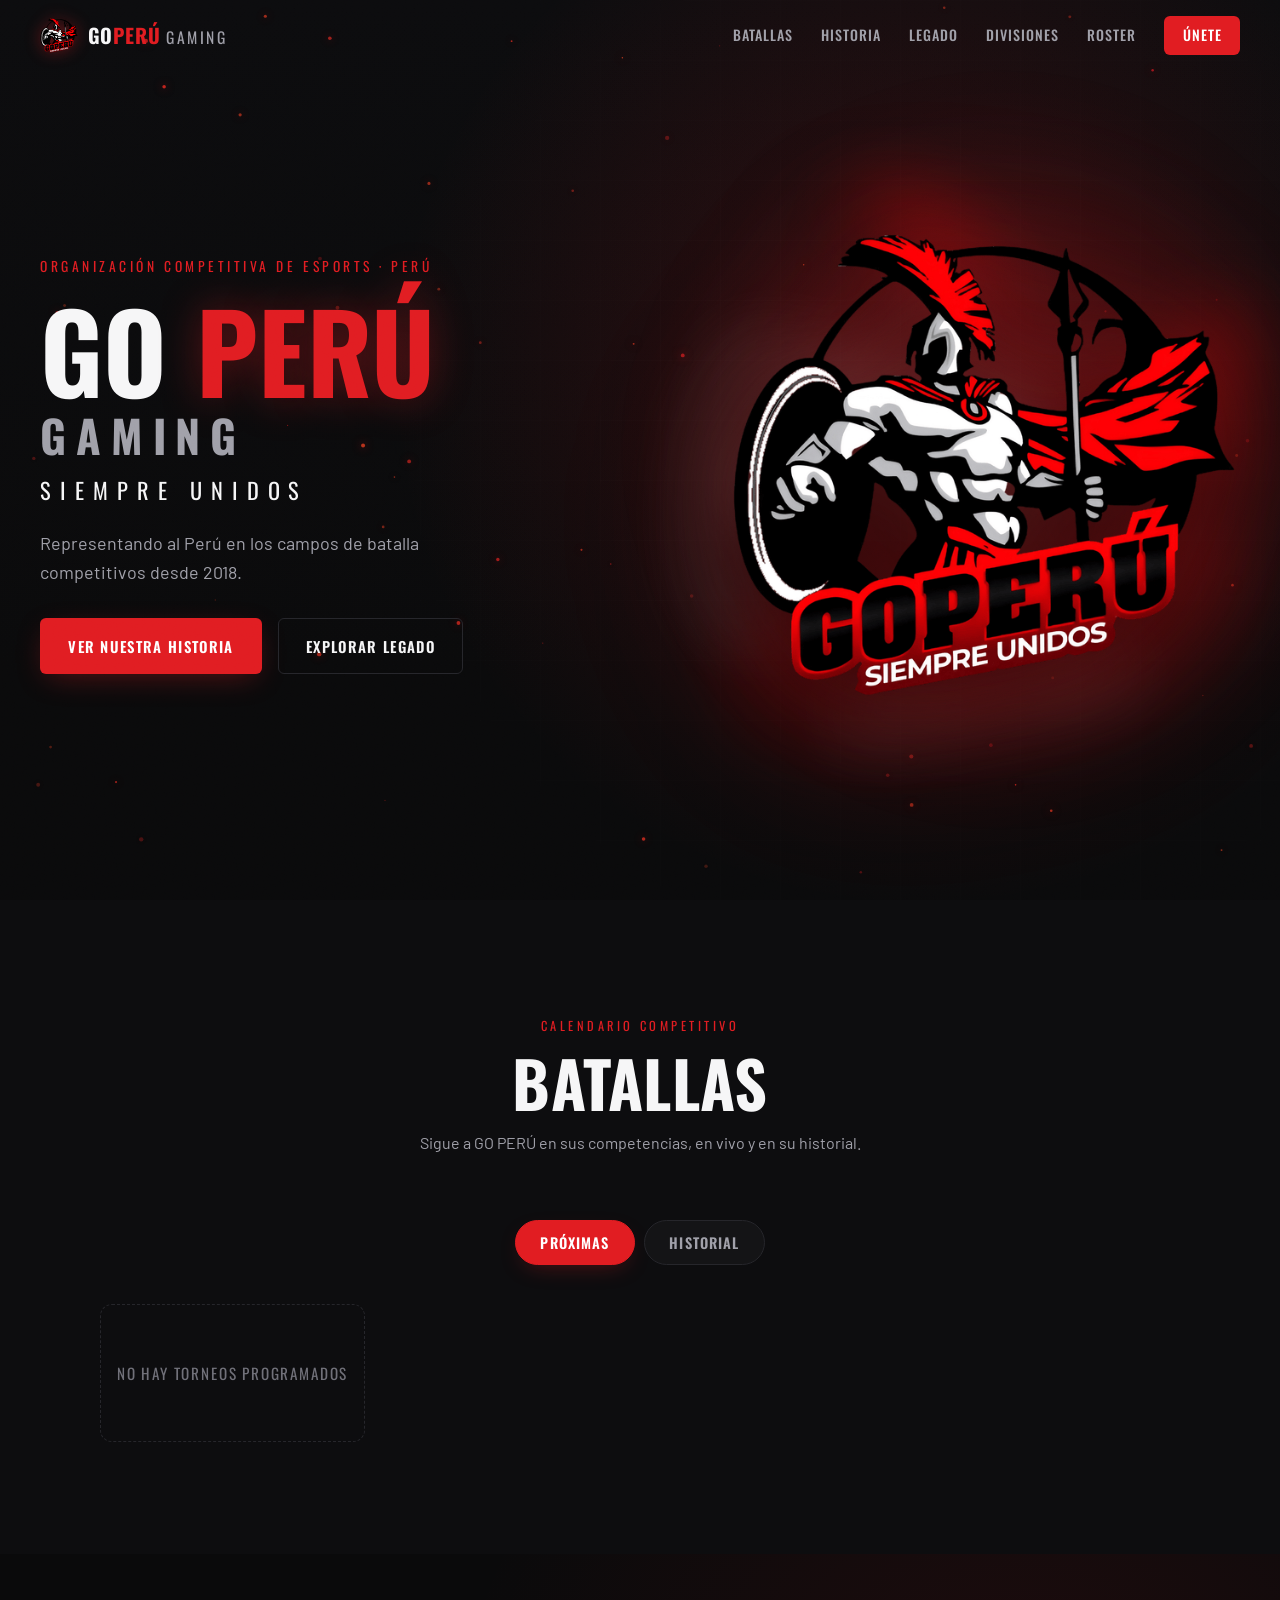
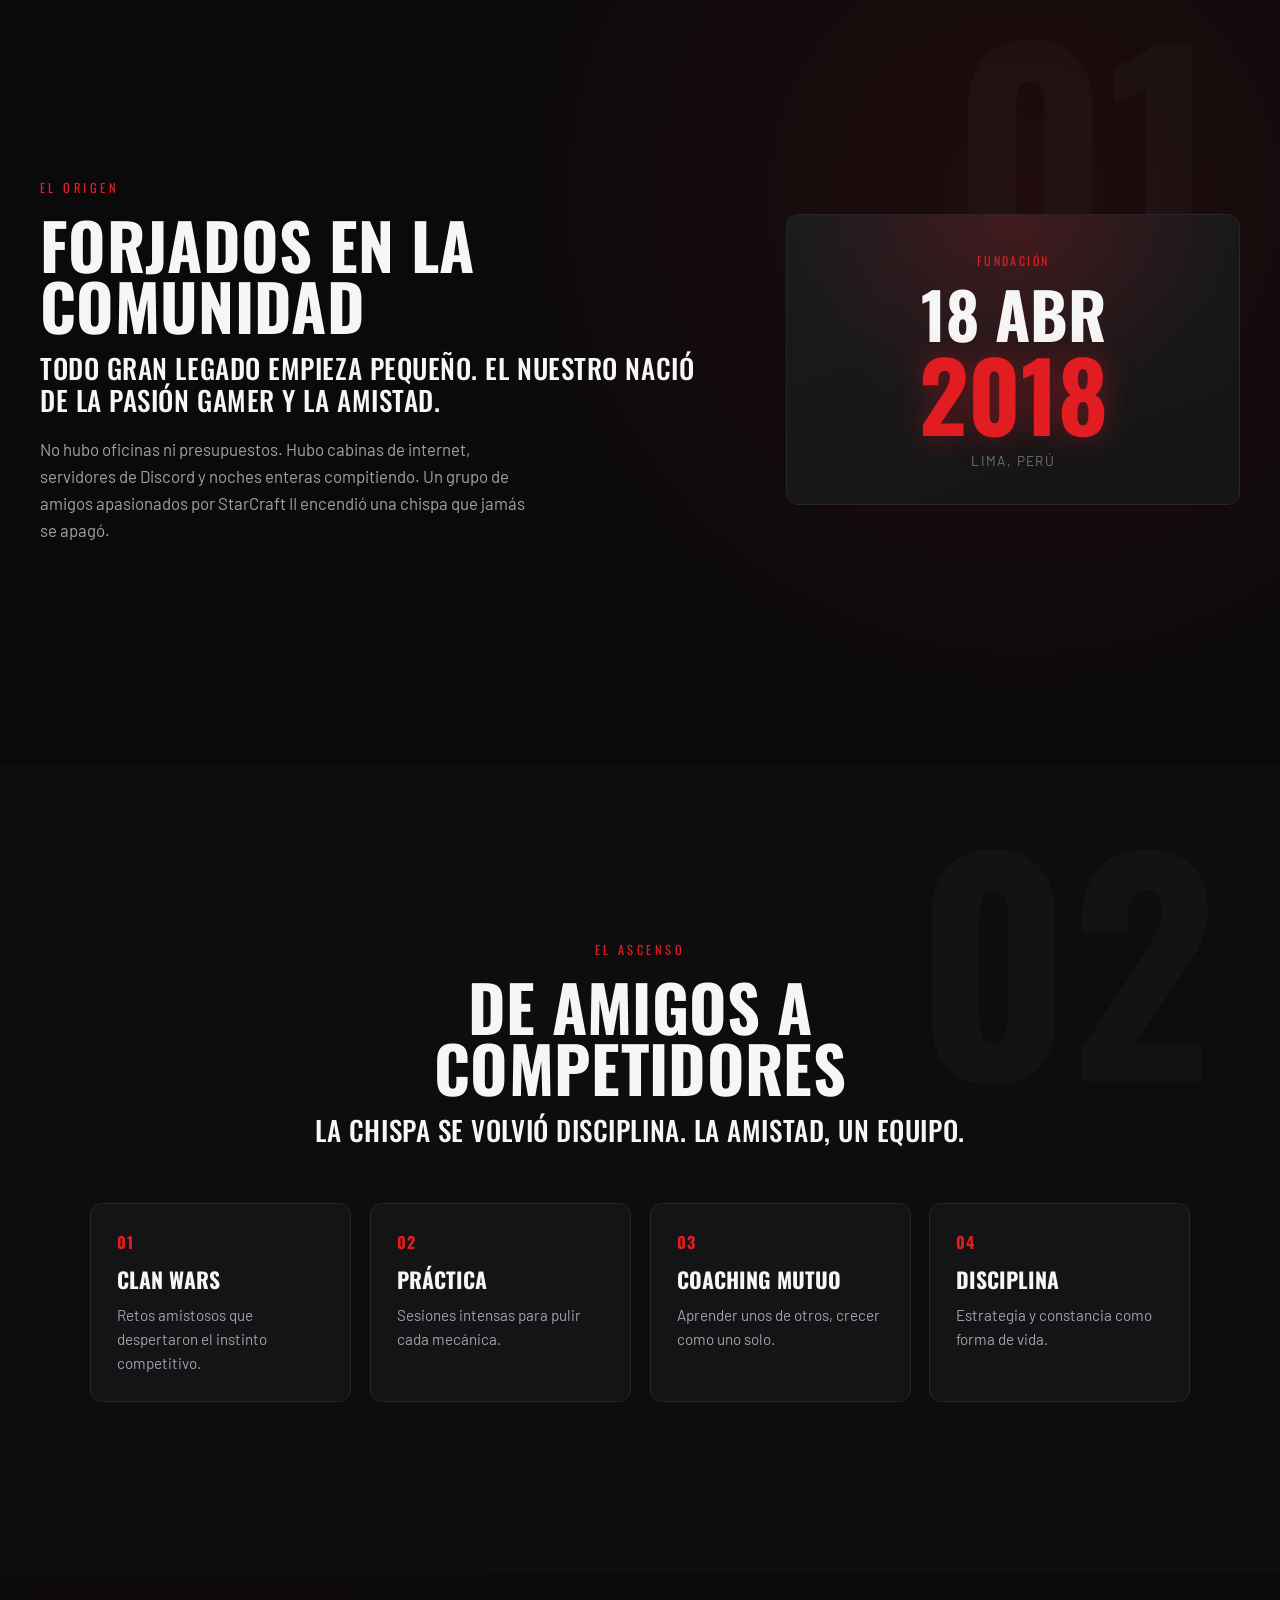
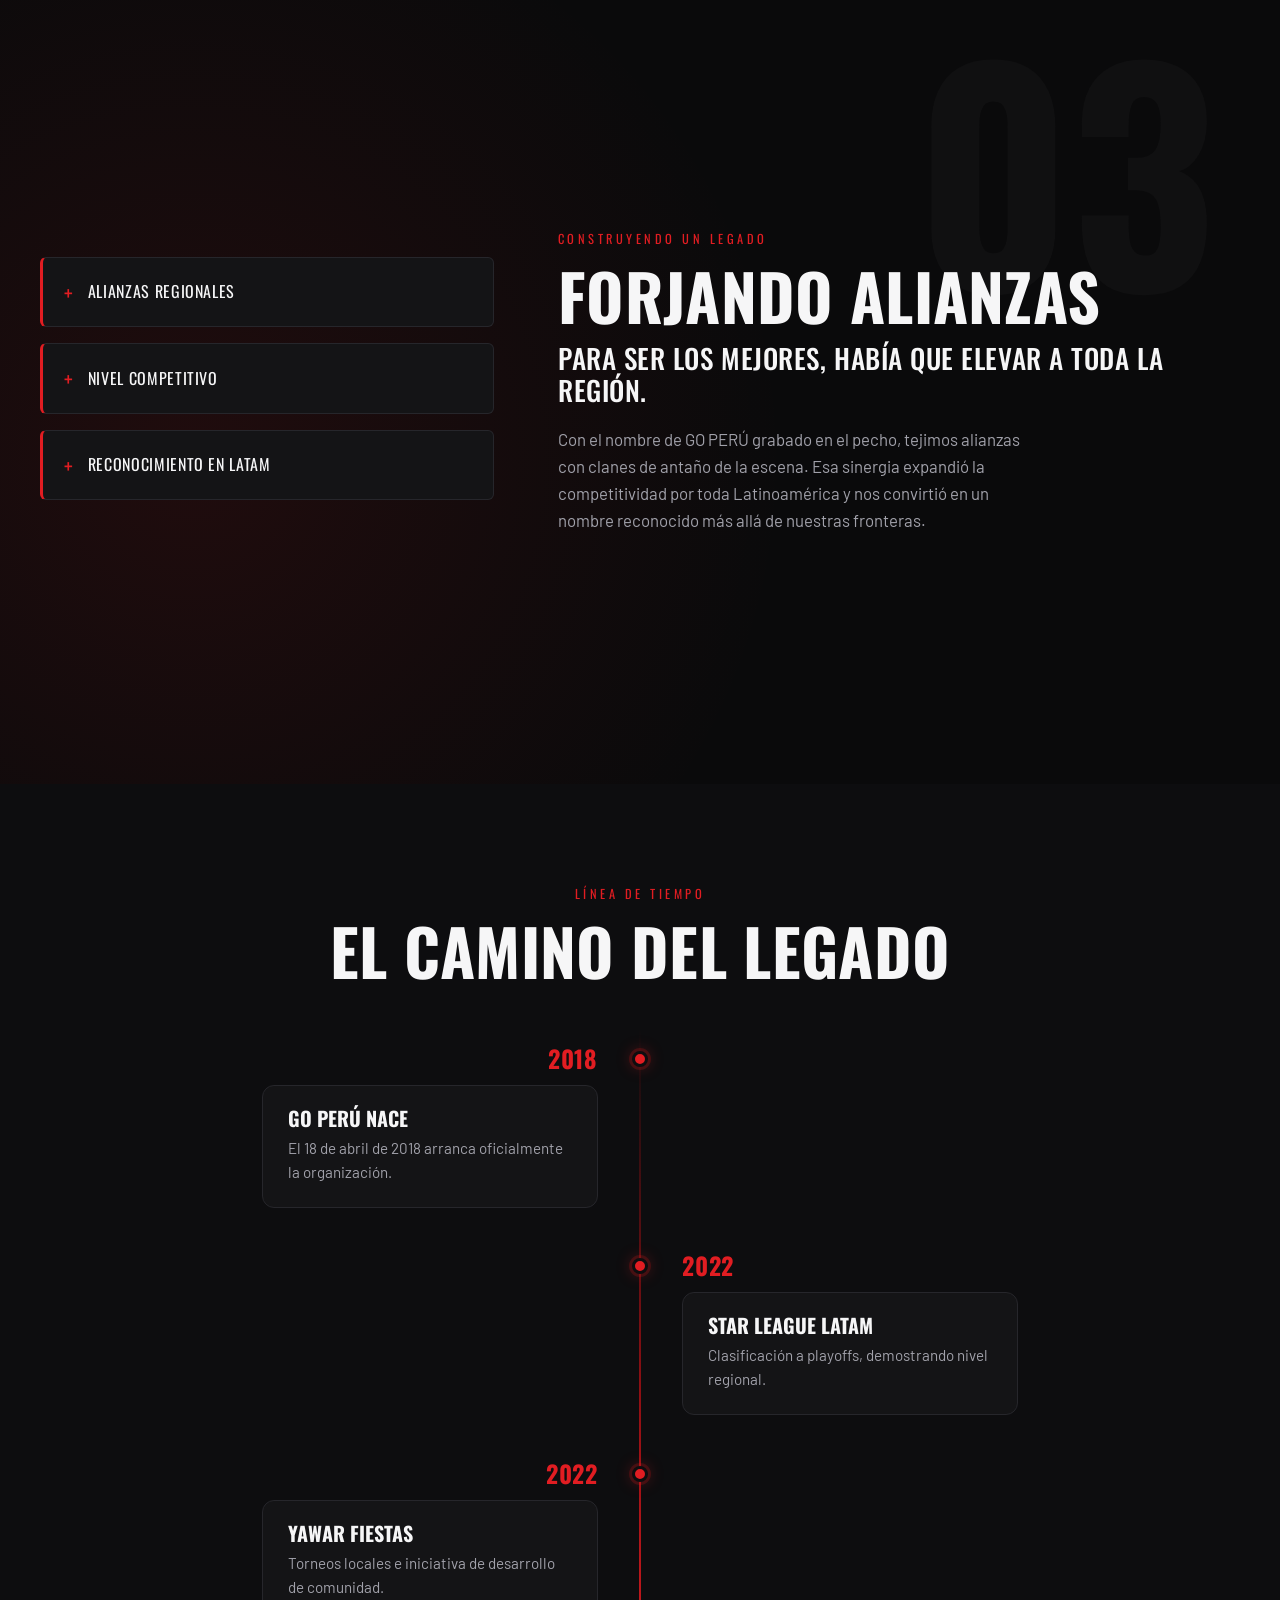
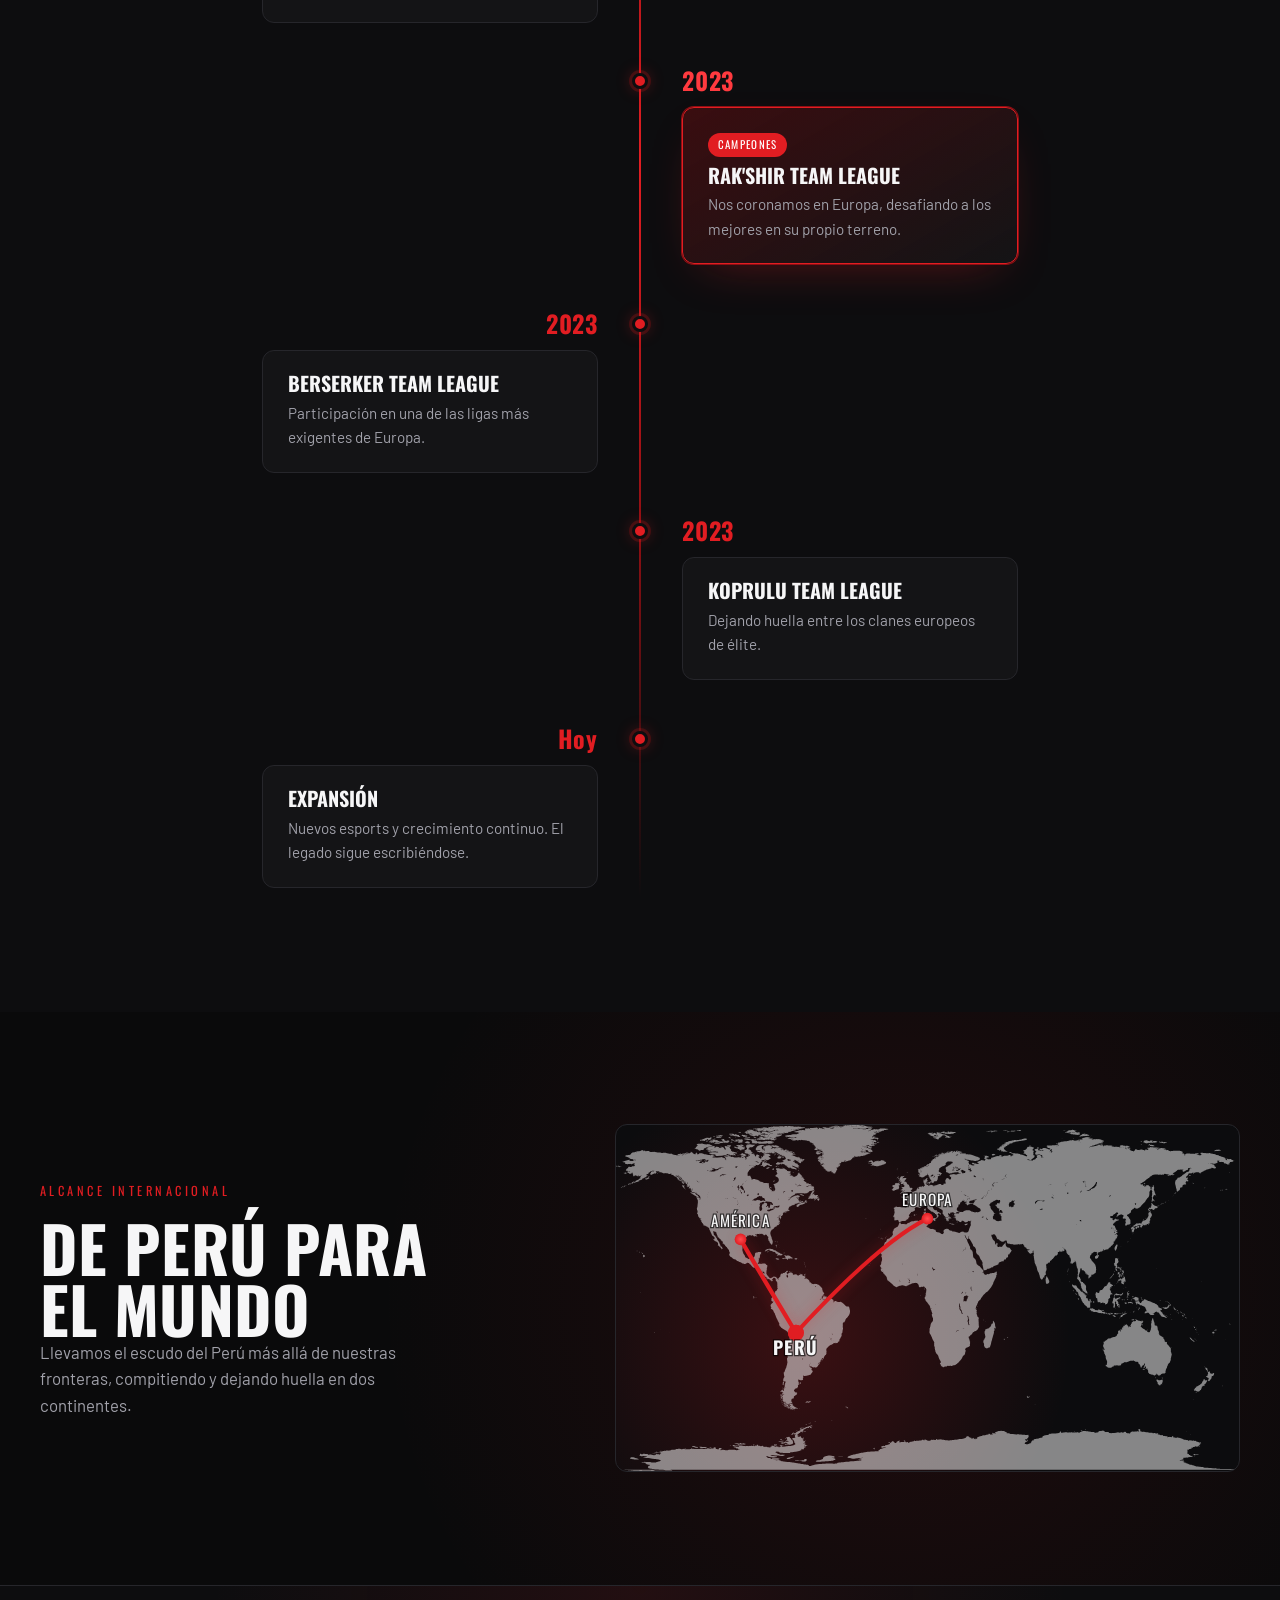
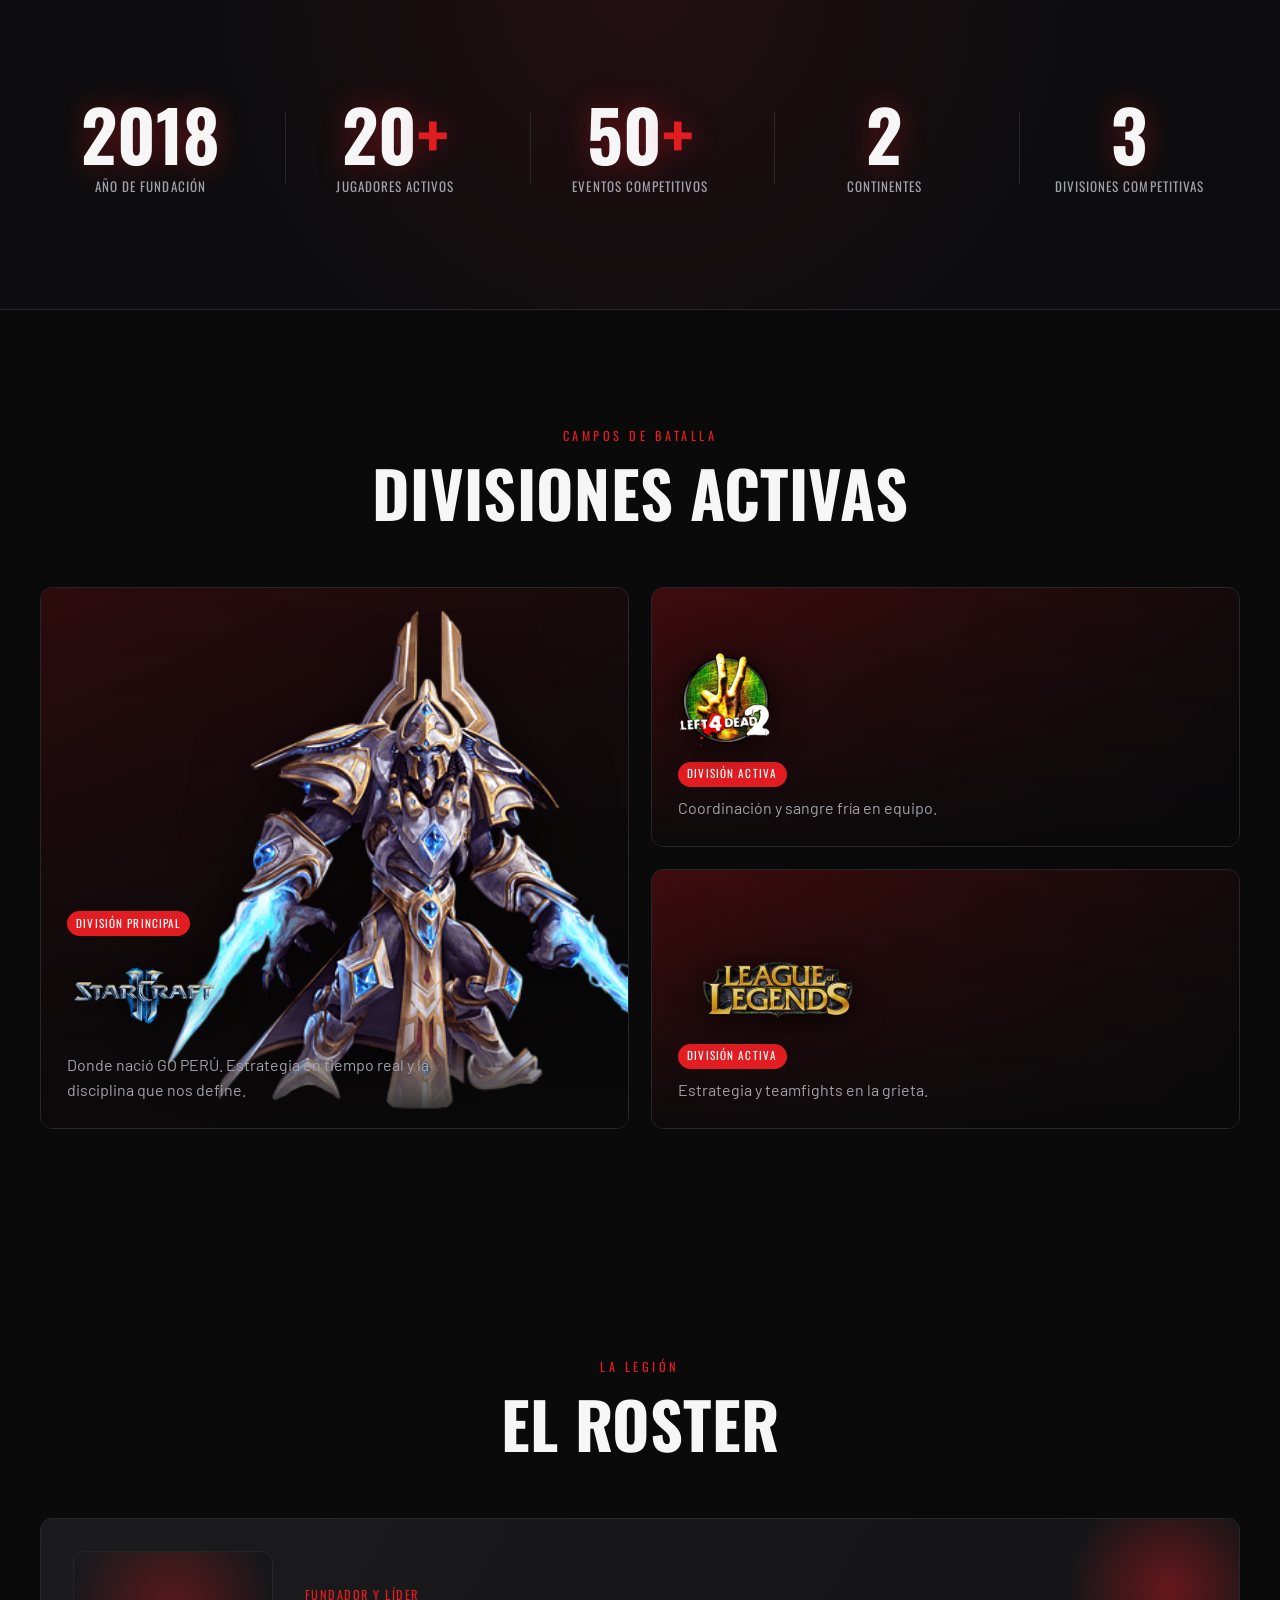
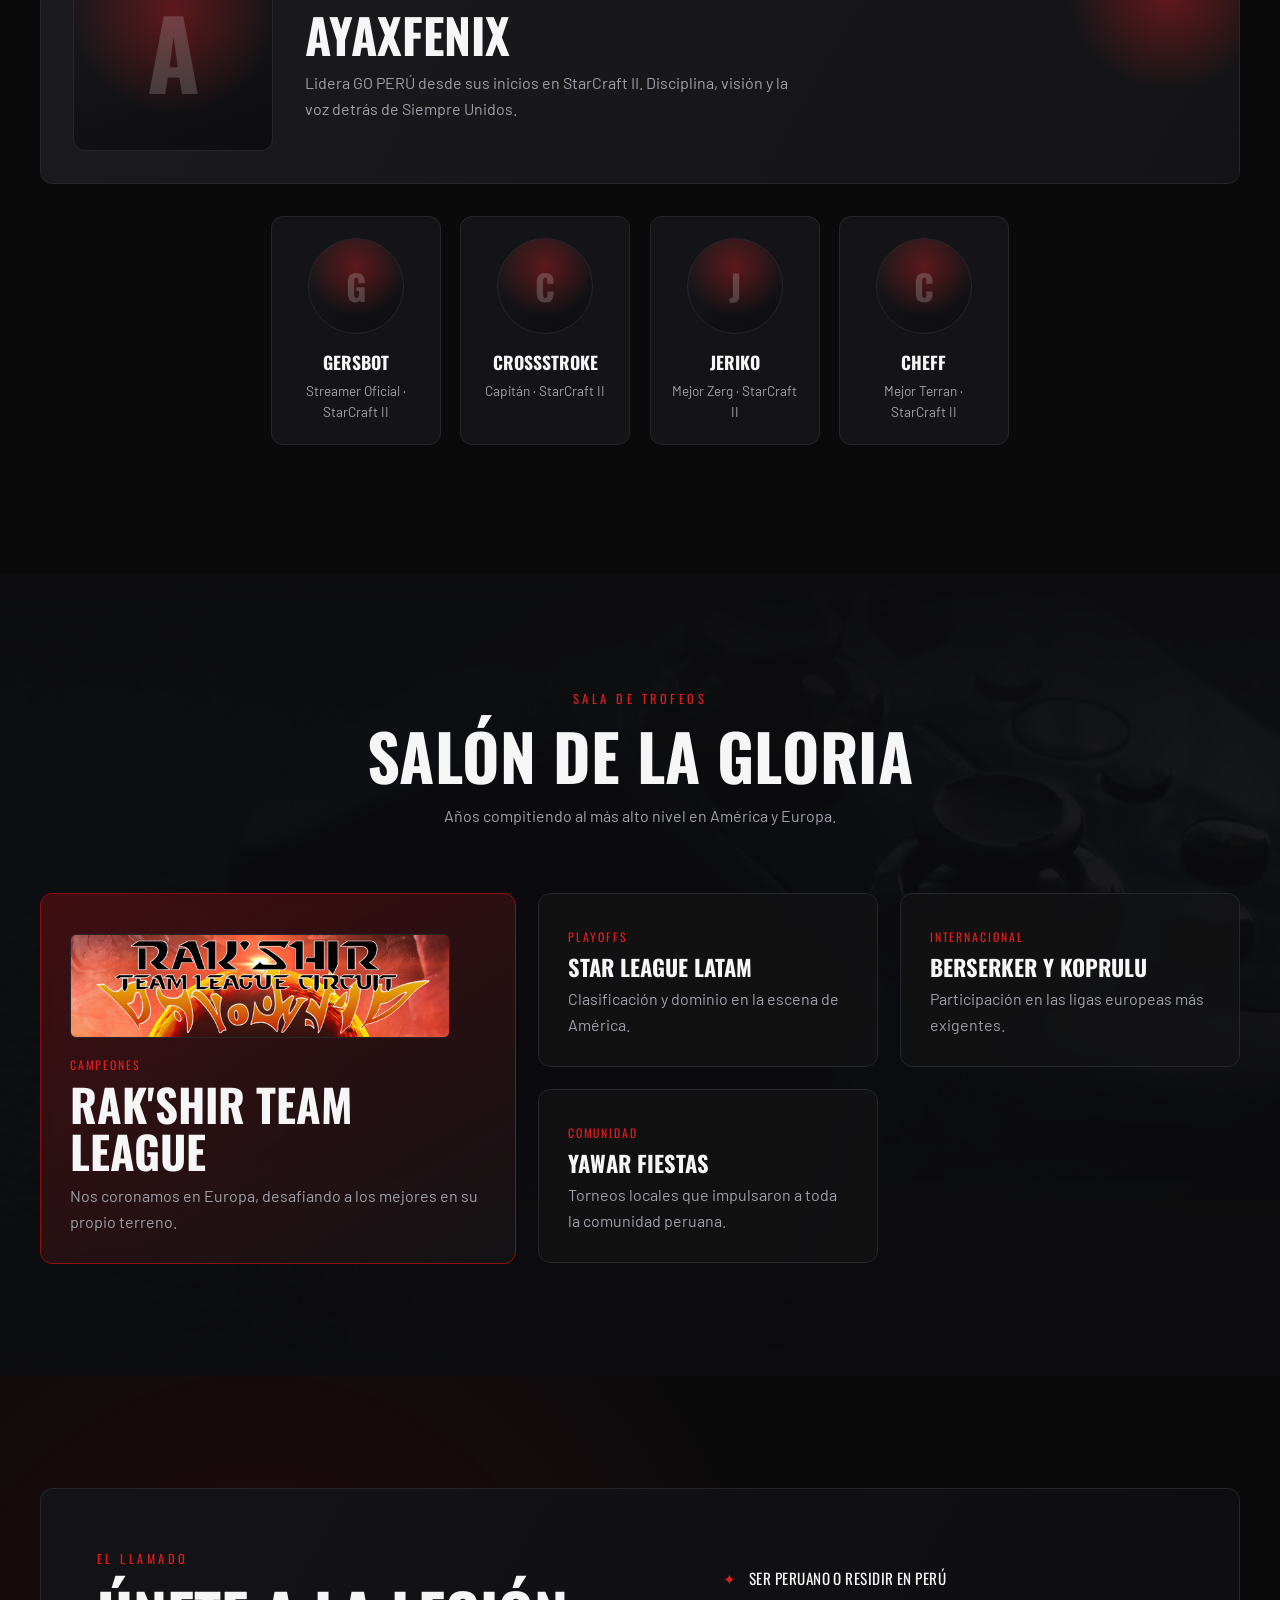
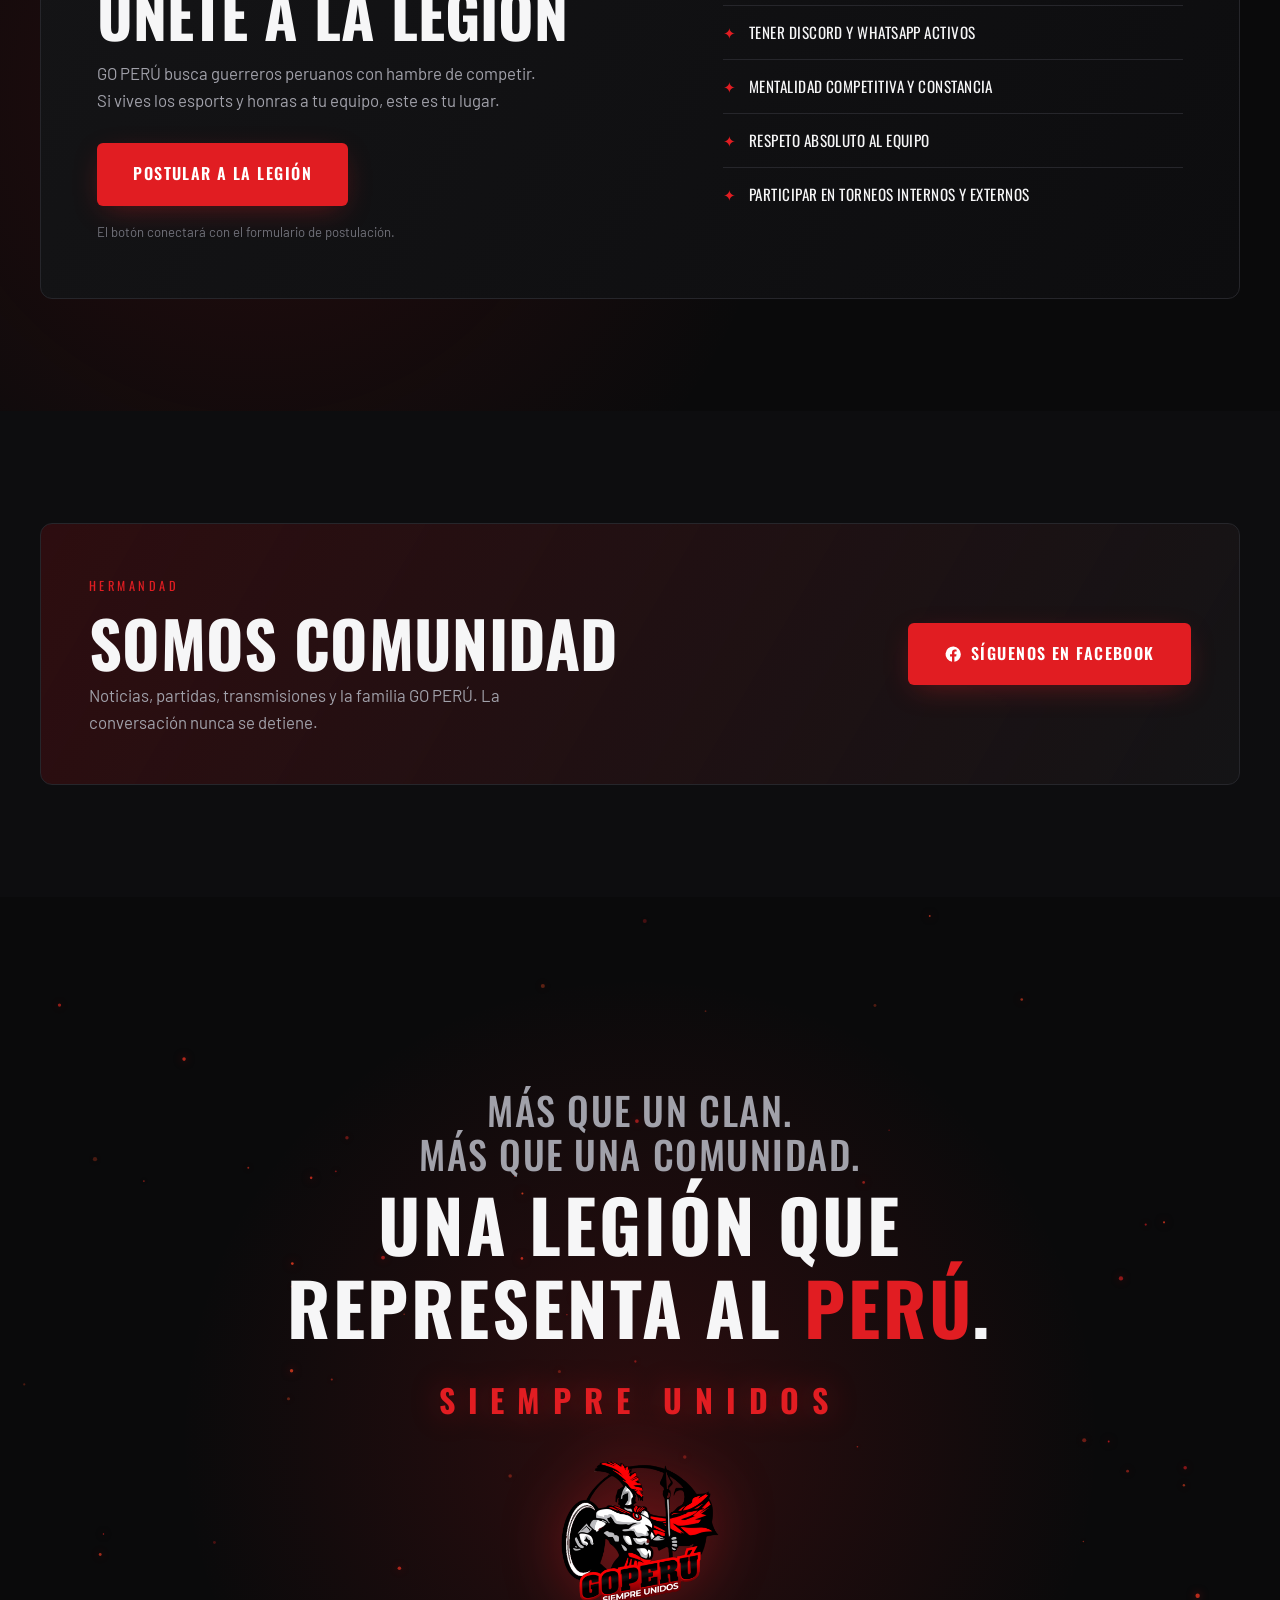
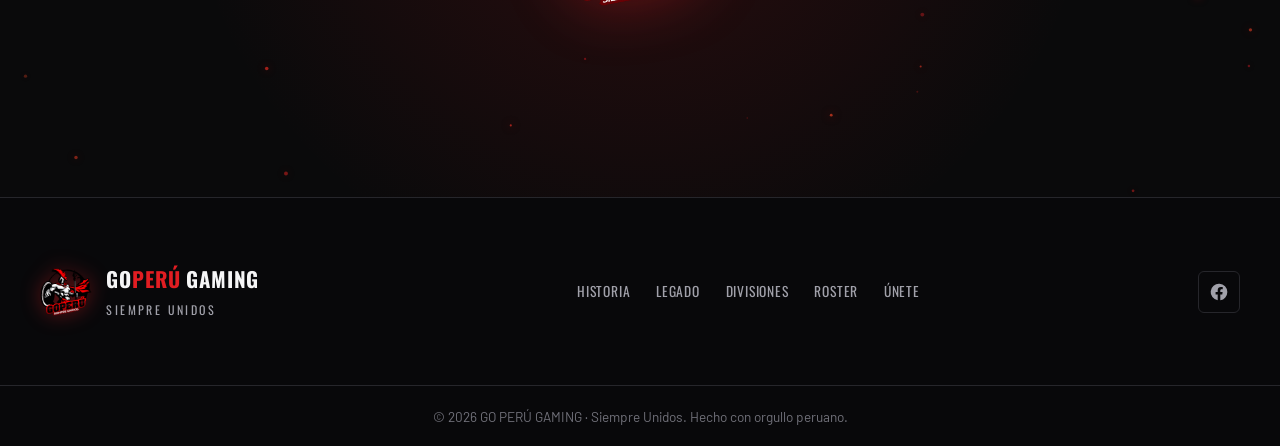
==== commit aa912211: "Mejora visual en pagina de GoPeru" ====
--- a/index.html
+++ b/index.html
@@ -3,13 +3,11 @@
 <head>
   <meta charset="UTF-8" />
   <meta name="viewport" content="width=device-width, initial-scale=1.0" />
-  <title>GO PERÚ | Siempre Unidos - Comunidad competitiva peruana de esports</title>
-  <meta name="description" content="GO PERÚ es una comunidad competitiva peruana de esports nacida en StarCraft II. Siempre Unidos. Postula al clan y compite con nosotros." />
+  <title>GO PERÚ GAMING | Legacy Edition - Siempre Unidos</title>
+  <meta name="description" content="GO PERÚ GAMING: organización competitiva peruana de esports forjada desde 2018. Historia, legado y logros en StarCraft II y más. Siempre Unidos." />
   <meta name="theme-color" content="#0a0a0b" />
-
-  <!-- Open Graph -->
-  <meta property="og:title" content="GO PERÚ | Siempre Unidos" />
-  <meta property="og:description" content="Comunidad competitiva peruana de esports nacida en StarCraft II." />
+  <meta property="og:title" content="GO PERÚ GAMING | Legacy Edition" />
+  <meta property="og:description" content="Representando al Perú en los campos de batalla competitivos desde 2018." />
   <meta property="og:type" content="website" />
   <meta property="og:image" content="assets/img/logo.png" />
 
@@ -19,24 +17,26 @@
 </head>
 <body>
 
-  <!-- ===================== NAVBAR ===================== -->
+  <!-- Grano cinematográfico -->
+  <div class="grain" aria-hidden="true"></div>
+  <!-- Barra de progreso de scroll -->
+  <div class="scrollbar" id="scrollbar" aria-hidden="true"></div>
+
+  <!-- ===================== NAV ===================== -->
   <header class="nav" id="nav">
     <div class="nav__inner">
-      <a href="#inicio" class="nav__brand" aria-label="GO PERÚ - Inicio">
-        <img src="assets/img/logo.png" alt="Logo GO PERÚ" class="nav__logo" />
-        <span class="nav__name">GO<span class="accent">PERÚ</span></span>
+      <a href="#hero" class="nav__brand" aria-label="GO PERÚ GAMING - Inicio">
+        <img src="assets/img/logo.png" alt="" class="nav__logo" aria-hidden="true" />
+        <span class="nav__name">GO<span class="accent">PERÚ</span> <em>GAMING</em></span>
       </a>
-
-      <nav class="nav__links" id="navLinks" aria-label="Navegación principal">
-        <a href="#inicio">Inicio</a>
-        <a href="#torneos">Torneos</a>
-        <a href="#historia">Historia</a>
-        <a href="#juegos">Juegos</a>
+      <nav class="nav__links" id="navLinks" aria-label="Navegación">
+        <a href="#batallas">Batallas</a>
+        <a href="#origen">Historia</a>
+        <a href="#timeline">Legado</a>
+        <a href="#divisiones">Divisiones</a>
         <a href="#roster">Roster</a>
-        <a href="index-v2.html" class="nav__ver" title="Versión cinematográfica">v2.0</a>
-        <a href="#reclutamiento" class="nav__cta">Postular</a>
+        <a href="#legion" class="nav__cta">Únete</a>
       </nav>
-
       <button class="nav__burger" id="navBurger" aria-label="Abrir menú" aria-expanded="false" aria-controls="navLinks">
         <span></span><span></span><span></span>
       </button>
@@ -45,228 +45,282 @@
 
   <main>
 
-    <!-- ===================== HERO ===================== -->
-    <section class="hero" id="inicio">
+    <!-- ============ 1 · HERO ============ -->
+    <section class="hero" id="hero">
       <canvas class="hero__embers" id="embers" aria-hidden="true"></canvas>
-      <div class="hero__glow" aria-hidden="true"></div>
+      <div class="hero__aura" aria-hidden="true"></div>
+      <div class="hero__grid" aria-hidden="true"></div>
       <div class="hero__inner">
         <div class="hero__copy">
-          <p class="hero__eyebrow reveal">Comunidad competitiva peruana de esports</p>
-          <h1 class="hero__title reveal">
-            <span class="hero__go">GO</span><span class="hero__pe">PERÚ</span>
+          <p class="hero__eyebrow" data-hero="1">Organización competitiva de esports · Perú</p>
+          <h1 class="hero__title">
+            <span class="line" data-hero="2"><span>GO</span> <span class="accent">PERÚ</span></span>
+            <span class="line line--sub" data-hero="3">GAMING</span>
           </h1>
-          <p class="hero__motto reveal">Siempre Unidos</p>
-          <p class="hero__desc reveal">Organización competitiva peruana nacida en StarCraft II. Del Perú al mundo con disciplina, estrategia y orgullo.</p>
-          <div class="hero__actions reveal">
-            <a href="#roster" class="btn btn--primary">Ver Roster</a>
-            <a href="#reclutamiento" class="btn btn--ghost">Postular al Clan</a>
-          </div>
-        </div>
-        <div class="hero__art reveal">
-          <img src="assets/img/logo.png" alt="Guerrero espartano, mascota oficial de GO PERÚ" class="hero__mascot" />
-        </div>
-      </div>
-    </section>
-
-    <!-- ===================== TORNEOS ===================== -->
-    <section class="section torneos" id="torneos">
-      <div class="container">
-        <header class="section__head reveal">
-          <h2 class="section__title">Próximos Torneos</h2>
-          <p class="section__sub">Competencias donde GO PERÚ participa representando al Perú. Contenido de ejemplo, editable.</p>
-        </header>
-
-        <div class="torneos__grid" id="torneosGrid"><!-- Generado desde data/content.js --></div>
-      </div>
-    </section>
-
-    <!-- ===================== HISTORIA ===================== -->
-    <section class="section historia" id="historia">
-      <div class="container">
-        <header class="section__head reveal">
-          <h2 class="section__title">Nuestra Historia</h2>
-          <p class="section__sub">De un grupo de amigos a una organización que compite con el escudo del Perú en alto.</p>
-        </header>
-
-        <ol class="timeline">
-          <li class="timeline__item reveal">
-            <span class="timeline__year">18 ABR 2018</span>
-            <h3 class="timeline__title">Forjados en la comunidad</h3>
-            <p>GO PERÚ nace de la pasión gamer: cabinas de internet y servidores de Discord. Un grupo de amigos amateurs con ganas de superarse enciende la chispa competitiva, sembrando unión, estrategia y disciplina.</p>
-          </li>
-          <li class="timeline__item reveal">
-            <span class="timeline__year">Latinoamérica</span>
-            <h3 class="timeline__title">Alianzas que elevaron la región</h3>
-            <p>Con el nombre de GO PERÚ en el pecho, forjamos alianzas con clanes de antaño de la escena. Esa sinergia expandió la competitividad por toda Latinoamérica y nos ganó el reconocimiento como uno de los mejores clanes de la región.</p>
-          </li>
-          <li class="timeline__item reveal">
-            <span class="timeline__year">Internacional</span>
-            <h3 class="timeline__title">Dominio en América y Europa</h3>
-            <p>El salto internacional se volvió realidad: primeros puestos en la Star League Latam y, en Europa, el título del prestigioso Rak Shir Team League, además de huella en la Berserker y la Koprulu Team League.</p>
-          </li>
-          <li class="timeline__item reveal">
-            <span class="timeline__year">Hoy</span>
-            <h3 class="timeline__title">Nuestra misión</h3>
-            <p>Hoy somos una organización competitiva de alcance internacional. Llevamos el nombre del Perú y el orgullo de la comunidad latinoamericana a servidores de todo el mundo y a diversos juegos. Siempre Unidos.</p>
-          </li>
-        </ol>
-      </div>
-    </section>
-
-    <!-- ===================== JUEGOS ===================== -->
-    <section class="section juegos" id="juegos">
-      <div class="container">
-        <header class="section__head reveal">
-          <h2 class="section__title">Nuestros Juegos</h2>
-          <p class="section__sub">StarCraft II es nuestra casa. Desde ahí expandimos el clan a nuevos campos de batalla.</p>
-        </header>
-
-        <div class="juegos__grid">
-          <article class="gamecard gamecard--feature reveal" style="--img:url('assets/img/game-sc2.jpg')">
-            <div class="gamecard__bg" aria-hidden="true"></div>
-            <img class="gamecard__char" src="assets/img/protos-Photoroom.png" alt="" aria-hidden="true" />
-            <div class="gamecard__body">
-              <span class="gamecard__tag">Juego principal</span>
-              <img class="gamecard__logo" src="assets/img/sc2-Photoroom.png" alt="StarCraft II" />
-              <p class="gamecard__desc">El origen de GO PERÚ. Estrategia en tiempo real, micro impecable y la disciplina que define a la organización.</p>
-            </div>
-          </article>
-
-          <article class="gamecard reveal" style="--img:url('assets/img/game-l4d2.jpg')">
-            <div class="gamecard__bg" aria-hidden="true"></div>
-            <div class="gamecard__body">
-              <img class="gamecard__logo gamecard__logo--badge" src="assets/img/left-Photoroom.png" alt="Left 4 Dead 2" />
-              <span class="gamecard__tag">División activa</span>
-              <p class="gamecard__desc">Coordinación y sangre fría en equipo. Supervivencia cooperativa al más alto nivel.</p>
-            </div>
-          </article>
-
-          <article class="gamecard reveal" style="--img:url('assets/img/game-lol.jpg')">
-            <div class="gamecard__bg" aria-hidden="true"></div>
-            <div class="gamecard__body">
-              <img class="gamecard__logo" src="assets/img/lol-Photoroom.png" alt="League of Legends" />
-              <span class="gamecard__tag">División activa</span>
-              <p class="gamecard__desc">Estrategia, macro y teamfights. Nuestra grieta para competir en el MOBA más grande.</p>
-            </div>
-          </article>
-        </div>
-      </div>
-    </section>
-
-    <!-- ===================== ESTADÍSTICAS ===================== -->
-    <section class="section stats" id="stats">
-      <div class="container">
-        <div class="stats__grid">
-          <div class="stat reveal">
-            <span class="stat__num" data-count="20" data-suffix="+">0</span>
-            <span class="stat__label">Jugadores Activos</span>
-          </div>
-          <div class="stat reveal">
-            <span class="stat__num" data-count="8" data-suffix="+">0</span>
-            <span class="stat__label">Años de Historia</span>
-          </div>
-          <div class="stat reveal">
-            <span class="stat__num" data-count="50" data-suffix="+">0</span>
-            <span class="stat__label">Torneos Disputados</span>
-          </div>
-          <div class="stat reveal">
-            <span class="stat__num" data-count="3" data-suffix="">0</span>
-            <span class="stat__label">Divisiones Competitivas</span>
-          </div>
-        </div>
-      </div>
-    </section>
-
-    <!-- ===================== ROSTER ===================== -->
-    <section class="section roster" id="roster">
-      <div class="container">
-        <header class="section__head reveal">
-          <h2 class="section__title">El Roster</h2>
-          <p class="section__sub">Los guerreros que defienden los colores de GO PERÚ. Roster de ejemplo, listo para crecer.</p>
-        </header>
-
-        <!-- Líder destacado: generado desde data/content.js -->
-        <div id="leaderMount"></div>
-
-        <!-- Jugadores: generados desde data/content.js -->
-        <div class="roster__grid" id="rosterGrid"></div>
-      </div>
-    </section>
-
-    <!-- ===================== SALÓN DE LA GLORIA ===================== -->
-    <section class="section gloria" id="gloria">
-      <div class="gloria__bg" aria-hidden="true"></div>
-      <div class="container">
-        <header class="section__head reveal">
-          <h2 class="section__title">Salón de la Gloria</h2>
-          <p class="section__sub">Años compitiendo al más alto nivel en América y Europa, llevando el nombre del Perú a la cima.</p>
-        </header>
-
-        <div class="gloria__grid">
-          <article class="trophy trophy--big reveal">
-            <span class="trophy__icon" aria-hidden="true">
-              <svg viewBox="0 0 24 24" fill="none" stroke="currentColor" stroke-width="1.6" stroke-linecap="round" stroke-linejoin="round"><path d="M8 21h8M12 17v4M7 4h10v5a5 5 0 0 1-10 0V4Z"/><path d="M17 5h3v2a3 3 0 0 1-3 3M7 5H4v2a3 3 0 0 0 3 3"/></svg>
-            </span>
-            <h3 class="trophy__title">Campeones en Europa</h3>
-            <p class="trophy__desc">Nos coronamos en el prestigioso Rak Shir Team League, desafiando a los mejores en su propio terreno.</p>
-          </article>
-
-          <article class="trophy reveal">
-            <span class="trophy__icon" aria-hidden="true">
-              <svg viewBox="0 0 24 24" fill="none" stroke="currentColor" stroke-width="1.6" stroke-linecap="round" stroke-linejoin="round"><path d="M12 2 4 5v6c0 5 3.5 8 8 11 4.5-3 8-6 8-11V5l-8-3Z"/></svg>
-            </span>
-            <h3 class="trophy__title">Star League Latam</h3>
-            <p class="trophy__desc">Primeros puestos en América, consolidando nuestro dominio regional en StarCraft II.</p>
-          </article>
-
-          <article class="trophy reveal">
-            <span class="trophy__icon" aria-hidden="true">
-              <svg viewBox="0 0 24 24" fill="none" stroke="currentColor" stroke-width="1.6" stroke-linecap="round" stroke-linejoin="round"><path d="M12 15a7 7 0 1 0 0-14 7 7 0 0 0 0 14Z"/><path d="m8.5 13-1.5 8 5-3 5 3-1.5-8"/></svg>
-            </span>
-            <h3 class="trophy__title">Berserker y Koprulu</h3>
-            <p class="trophy__desc">Huella propia en las competitivas Berserker Team League y Koprulu Team League de Europa.</p>
-          </article>
-        </div>
-      </div>
-    </section>
-
-    <!-- ===================== RECLUTAMIENTO ===================== -->
-    <section class="section reclutamiento" id="reclutamiento">
-      <div class="container">
-        <div class="recruit">
-          <div class="recruit__copy reveal">
-            <h2 class="recruit__title">¿Tienes lo que se necesita?</h2>
-            <p class="recruit__lead">GO PERÚ busca jugadores peruanos con hambre de competir. Si vives los esports y respetas a tu equipo, este es tu clan.</p>
-            <a href="#" class="btn btn--primary btn--lg" data-form>Postular al Clan</a>
-            <p class="recruit__note">El botón conectará con el formulario de postulación (Google Forms o propio).</p>
-          </div>
-
-          <ul class="recruit__reqs reveal">
-            <li><span class="recruit__check" aria-hidden="true">✓</span> Ser peruano o residir en Perú</li>
-            <li><span class="recruit__check" aria-hidden="true">✓</span> Tener Discord y WhatsApp activos</li>
-            <li><span class="recruit__check" aria-hidden="true">✓</span> Ser un jugador constante y comprometido</li>
-            <li><span class="recruit__check" aria-hidden="true">✓</span> Respetar a cada miembro del clan</li>
-            <li><span class="recruit__check" aria-hidden="true">✓</span> Participar en torneos internos y externos</li>
-            <li><span class="recruit__check" aria-hidden="true">✓</span> Representar con orgullo el lema Siempre Unidos</li>
-          </ul>
-        </div>
-      </div>
-    </section>
-
-    <!-- ===================== FACEBOOK / COMUNIDAD ===================== -->
-    <section class="section comunidad" id="facebook">
-      <div class="container">
-        <div class="fb reveal">
-          <div class="fb__copy">
-            <span class="fb__eyebrow">Únete a la conversación</span>
-            <h2 class="fb__title">Síguenos en Facebook</h2>
-            <p class="fb__desc">Noticias, partidas, transmisiones y todo lo que pasa dentro del clan. La comunidad te espera.</p>
-          </div>
-          <a href="https://www.facebook.com/share/1EQzMiRy17/" target="_blank" rel="noopener" class="btn btn--primary btn--lg">
-            <svg class="btn__icon" viewBox="0 0 24 24" fill="currentColor" aria-hidden="true"><path d="M22 12a10 10 0 1 0-11.56 9.88v-6.99H7.9V12h2.54V9.8c0-2.5 1.49-3.89 3.78-3.89 1.09 0 2.24.2 2.24.2v2.46h-1.26c-1.24 0-1.63.77-1.63 1.56V12h2.78l-.44 2.89h-2.34v6.99A10 10 0 0 0 22 12Z"/></svg>
-            Ir a Facebook
-          </a>
-        </div>
+          <p class="hero__motto" data-hero="4">Siempre Unidos</p>
+          <p class="hero__statement" data-hero="5">Representando al Perú en los campos de batalla competitivos desde 2018.</p>
+          <div class="hero__actions" data-hero="6">
+            <a href="#origen" class="btn btn--primary">Ver nuestra historia</a>
+            <a href="#timeline" class="btn btn--ghost">Explorar legado</a>
+          </div>
+        </div>
+        <div class="hero__art" data-hero="3">
+          <img src="assets/img/logo.png" alt="Guerrero espartano, emblema de GO PERÚ GAMING" class="hero__mascot" />
+        </div>
+      </div>
+    </section>
+
+    <!-- ============ BATALLAS (destacado, cerca del inicio) ============ -->
+    <section class="battles" id="batallas">
+      <div class="section__head" data-reveal>
+        <span class="chapter__kicker">Calendario competitivo</span>
+        <h2 class="chapter__title">Batallas</h2>
+        <p class="section__sub">Sigue a GO PERÚ en sus competencias, en vivo y en su historial.</p>
+      </div>
+      <div class="tabs" role="tablist" aria-label="Batallas" id="battleTabs" data-reveal><!-- pestañas dinámicas --></div>
+      <div id="v2livetab" data-bpanel="live" hidden><!-- destacado EN VIVO (pestaña), desde content.js --></div>
+      <div class="battles__grid" id="v2battles" data-bpanel="prox"><!-- próximas, desde content.js --></div>
+      <div class="battles__grid" id="v2history" data-bpanel="hist" hidden><!-- historial, desde content.js --></div>
+    </section>
+
+    <!-- ============ 2 · EL ORIGEN ============ -->
+    <section class="chapter chapter--origin" id="origen">
+      <span class="chapter__index" aria-hidden="true">01</span>
+      <div class="chapter__inner">
+        <div class="chapter__text" data-reveal>
+          <span class="chapter__kicker">El Origen</span>
+          <h2 class="chapter__title">Forjados en la comunidad</h2>
+          <p class="chapter__lead">Todo gran legado empieza pequeño. El nuestro nació de la pasión gamer y la amistad.</p>
+          <p class="chapter__body">No hubo oficinas ni presupuestos. Hubo cabinas de internet, servidores de Discord y noches enteras compitiendo. Un grupo de amigos apasionados por StarCraft II encendió una chispa que jamás se apagó.</p>
+        </div>
+        <div class="chapter__aside" data-reveal>
+          <div class="datecard">
+            <span class="datecard__label">Fundación</span>
+            <span class="datecard__date">18 ABR</span>
+            <span class="datecard__year">2018</span>
+            <span class="datecard__note">Lima, Perú</span>
+          </div>
+        </div>
+      </div>
+    </section>
+
+    <!-- ============ 3 · EL ASCENSO ============ -->
+    <section class="chapter chapter--ascent" id="ascenso">
+      <span class="chapter__index" aria-hidden="true">02</span>
+      <div class="chapter__inner chapter__inner--center">
+        <div class="chapter__text chapter__text--wide" data-reveal>
+          <span class="chapter__kicker">El Ascenso</span>
+          <h2 class="chapter__title">De amigos a competidores</h2>
+          <p class="chapter__lead">La chispa se volvió disciplina. La amistad, un equipo.</p>
+        </div>
+        <ul class="pillars">
+          <li class="pillar" data-reveal><span class="pillar__num">01</span><h3>Clan wars</h3><p>Retos amistosos que despertaron el instinto competitivo.</p></li>
+          <li class="pillar" data-reveal><span class="pillar__num">02</span><h3>Práctica</h3><p>Sesiones intensas para pulir cada mecánica.</p></li>
+          <li class="pillar" data-reveal><span class="pillar__num">03</span><h3>Coaching mutuo</h3><p>Aprender unos de otros, crecer como uno solo.</p></li>
+          <li class="pillar" data-reveal><span class="pillar__num">04</span><h3>Disciplina</h3><p>Estrategia y constancia como forma de vida.</p></li>
+        </ul>
+      </div>
+    </section>
+
+    <!-- ============ 4 · CONSTRUYENDO UN LEGADO ============ -->
+    <section class="chapter chapter--legacy" id="legado">
+      <span class="chapter__index" aria-hidden="true">03</span>
+      <div class="chapter__inner chapter__inner--reverse">
+        <div class="chapter__text" data-reveal>
+          <span class="chapter__kicker">Construyendo un Legado</span>
+          <h2 class="chapter__title">Forjando alianzas</h2>
+          <p class="chapter__lead">Para ser los mejores, había que elevar a toda la región.</p>
+          <p class="chapter__body">Con el nombre de GO PERÚ grabado en el pecho, tejimos alianzas con clanes de antaño de la escena. Esa sinergia expandió la competitividad por toda Latinoamérica y nos convirtió en un nombre reconocido más allá de nuestras fronteras.</p>
+        </div>
+        <div class="chapter__aside" data-reveal>
+          <div class="badge-stack">
+            <div class="badge-stack__item"><span>+</span> Alianzas regionales</div>
+            <div class="badge-stack__item"><span>+</span> Nivel competitivo</div>
+            <div class="badge-stack__item"><span>+</span> Reconocimiento en Latam</div>
+          </div>
+        </div>
+      </div>
+    </section>
+
+    <!-- ============ 5 · TIMELINE DE LOGROS (vertical) ============ -->
+    <section class="timeline" id="timeline">
+      <div class="timeline__head">
+        <span class="chapter__kicker">Línea de tiempo</span>
+        <h2 class="chapter__title">El camino del legado</h2>
+      </div>
+      <ol class="vtimeline">
+        <li class="vtl" data-reveal><span class="vtl__year">2018</span><div class="vtl__card"><h3>GO PERÚ nace</h3><p>El 18 de abril de 2018 arranca oficialmente la organización.</p></div></li>
+        <li class="vtl" data-reveal><span class="vtl__year">2022</span><div class="vtl__card"><h3>Star League Latam</h3><p>Clasificación a playoffs, demostrando nivel regional.</p></div></li>
+        <li class="vtl" data-reveal><span class="vtl__year">2022</span><div class="vtl__card"><h3>Yawar Fiestas</h3><p>Torneos locales e iniciativa de desarrollo de comunidad.</p></div></li>
+        <li class="vtl vtl--champion" data-reveal><span class="vtl__year">2023</span><div class="vtl__card"><span class="vtl__tag">Campeones</span><h3>Rak'Shir Team League</h3><p>Nos coronamos en Europa, desafiando a los mejores en su propio terreno.</p></div></li>
+        <li class="vtl" data-reveal><span class="vtl__year">2023</span><div class="vtl__card"><h3>Berserker Team League</h3><p>Participación en una de las ligas más exigentes de Europa.</p></div></li>
+        <li class="vtl" data-reveal><span class="vtl__year">2023</span><div class="vtl__card"><h3>Koprulu Team League</h3><p>Dejando huella entre los clanes europeos de élite.</p></div></li>
+        <li class="vtl" data-reveal><span class="vtl__year">Hoy</span><div class="vtl__card"><h3>Expansión</h3><p>Nuevos esports y crecimiento continuo. El legado sigue escribiéndose.</p></div></li>
+      </ol>
+    </section>
+
+    <!-- ============ 6 · DE PERÚ PARA EL MUNDO ============ -->
+    <section class="world" id="mundo">
+      <div class="world__inner">
+        <div class="world__copy" data-reveal>
+          <span class="chapter__kicker">Alcance internacional</span>
+          <h2 class="chapter__title">De Perú para el mundo</h2>
+          <p class="chapter__body">Llevamos el escudo del Perú más allá de nuestras fronteras, compitiendo y dejando huella en dos continentes.</p>
+        </div>
+        <div class="world__map-wrap" data-reveal>
+          <img class="world__map" src="assets/img/world-map.svg" alt="Mapa del mundo" loading="lazy" />
+          <svg class="world__arcs" viewBox="0 0 180 100" preserveAspectRatio="xMidYMid meet" aria-hidden="true">
+            <defs>
+              <radialGradient id="node" cx="50%" cy="50%" r="50%">
+                <stop offset="0%" stop-color="#ff4b4f" /><stop offset="100%" stop-color="#e11d22" />
+              </radialGradient>
+            </defs>
+            <path class="arc" d="M52 60 Q 40 40 36 33" />
+            <path class="arc arc--2" d="M52 60 Q 76 34 90 27" />
+            <circle cx="36" cy="33" r="1.7" fill="url(#node)" />
+            <circle cx="90" cy="27" r="1.7" fill="url(#node)" />
+            <g class="node"><circle cx="52" cy="60" r="2.3" fill="url(#node)" /><circle cx="52" cy="60" r="2.3" class="node__pulse" /></g>
+            <text x="36" y="29.5" class="arc__label">AMÉRICA</text>
+            <text x="90" y="23.5" class="arc__label">EUROPA</text>
+            <text x="52" y="66.5" class="arc__label arc__label--main">PERÚ</text>
+          </svg>
+        </div>
+      </div>
+    </section>
+
+    <!-- ============ 7 · LOS NÚMEROS ============ -->
+    <section class="numbers" id="numeros">
+      <div class="numbers__grid">
+        <div class="nstat" data-reveal><span class="nstat__num" data-count="2018" data-suffix="" data-plain="1">0</span><span class="nstat__label">Año de fundación</span></div>
+        <div class="nstat" data-reveal><span class="nstat__num" data-count="20" data-suffix="+">0</span><span class="nstat__label">Jugadores activos</span></div>
+        <div class="nstat" data-reveal><span class="nstat__num" data-count="50" data-suffix="+">0</span><span class="nstat__label">Eventos competitivos</span></div>
+        <div class="nstat" data-reveal><span class="nstat__num" data-count="2" data-suffix="">0</span><span class="nstat__label">Continentes</span></div>
+        <div class="nstat" data-reveal><span class="nstat__num" data-count="3" data-suffix="">0</span><span class="nstat__label">Divisiones competitivas</span></div>
+      </div>
+    </section>
+
+    <!-- ============ 8 · DIVISIONES ACTIVAS ============ -->
+    <section class="divisions" id="divisiones">
+      <div class="section__head" data-reveal>
+        <span class="chapter__kicker">Campos de batalla</span>
+        <h2 class="chapter__title">Divisiones activas</h2>
+      </div>
+      <div class="divisions__grid">
+        <article class="division division--feature" data-reveal style="--img:url('assets/img/game-sc2.jpg')">
+          <div class="division__bg" aria-hidden="true"></div>
+          <img class="division__char" src="assets/img/protos-Photoroom.png" alt="" aria-hidden="true" />
+          <div class="division__body">
+            <span class="division__tag">División principal</span>
+            <img class="division__logo" src="assets/img/sc2-Photoroom.png" alt="StarCraft II" />
+            <p>Donde nació GO PERÚ. Estrategia en tiempo real y la disciplina que nos define.</p>
+          </div>
+        </article>
+        <article class="division" data-reveal style="--img:url('assets/img/game-l4d2.jpg')">
+          <div class="division__bg" aria-hidden="true"></div>
+          <div class="division__body">
+            <img class="division__logo division__logo--badge" src="assets/img/left-Photoroom.png" alt="Left 4 Dead 2" />
+            <span class="division__tag">División activa</span>
+            <p>Coordinación y sangre fría en equipo.</p>
+          </div>
+        </article>
+        <article class="division" data-reveal style="--img:url('assets/img/game-lol.jpg')">
+          <div class="division__bg" aria-hidden="true"></div>
+          <div class="division__body">
+            <img class="division__logo" src="assets/img/lol-Photoroom.png" alt="League of Legends" />
+            <span class="division__tag">División activa</span>
+            <p>Estrategia y teamfights en la grieta.</p>
+          </div>
+        </article>
+      </div>
+    </section>
+
+    <!-- ============ 10 · EL ROSTER ============ -->
+    <section class="roster" id="roster">
+      <div class="section__head" data-reveal>
+        <span class="chapter__kicker">La Legión</span>
+        <h2 class="chapter__title">El roster</h2>
+      </div>
+      <div id="v2leader"></div>
+      <div class="roster__rail" id="v2roster"><!-- desde data/content.js --></div>
+    </section>
+
+    <!-- ============ 11 · SALÓN DE LA GLORIA ============ -->
+    <section class="glory" id="gloria">
+      <div class="glory__bg" aria-hidden="true"></div>
+      <div class="section__head" data-reveal>
+        <span class="chapter__kicker">Sala de trofeos</span>
+        <h2 class="chapter__title">Salón de la gloria</h2>
+        <p class="section__sub">Años compitiendo al más alto nivel en América y Europa.</p>
+      </div>
+      <div class="glory__grid">
+        <article class="trophy trophy--big" data-reveal>
+          <img class="trophy__logo" src="assets/img/600px-RakShir_League.png" alt="Rak'Shir Team League" loading="lazy" />
+          <span class="trophy__rank">Campeones</span>
+          <h3>Rak'Shir Team League</h3>
+          <p>Nos coronamos en Europa, desafiando a los mejores en su propio terreno.</p>
+        </article>
+        <article class="trophy" data-reveal>
+          <span class="trophy__rank">Playoffs</span>
+          <h3>Star League Latam</h3>
+          <p>Clasificación y dominio en la escena de América.</p>
+        </article>
+        <article class="trophy" data-reveal>
+          <span class="trophy__rank">Internacional</span>
+          <h3>Berserker y Koprulu</h3>
+          <p>Participación en las ligas europeas más exigentes.</p>
+        </article>
+        <article class="trophy" data-reveal>
+          <span class="trophy__rank">Comunidad</span>
+          <h3>Yawar Fiestas</h3>
+          <p>Torneos locales que impulsaron a toda la comunidad peruana.</p>
+        </article>
+      </div>
+    </section>
+
+    <!-- ============ 12 · ÚNETE A LA LEGIÓN ============ -->
+    <section class="legion" id="legion">
+      <div class="legion__inner">
+        <div class="legion__copy" data-reveal>
+          <span class="chapter__kicker">El llamado</span>
+          <h2 class="legion__title">Únete a la Legión</h2>
+          <p class="legion__lead">GO PERÚ busca guerreros peruanos con hambre de competir. Si vives los esports y honras a tu equipo, este es tu lugar.</p>
+          <a href="#" class="btn btn--primary btn--lg" data-form>Postular a la Legión</a>
+          <p class="legion__note">El botón conectará con el formulario de postulación.</p>
+        </div>
+        <ul class="legion__reqs" data-reveal>
+          <li><span aria-hidden="true">✦</span> Ser peruano o residir en Perú</li>
+          <li><span aria-hidden="true">✦</span> Tener Discord y WhatsApp activos</li>
+          <li><span aria-hidden="true">✦</span> Mentalidad competitiva y constancia</li>
+          <li><span aria-hidden="true">✦</span> Respeto absoluto al equipo</li>
+          <li><span aria-hidden="true">✦</span> Participar en torneos internos y externos</li>
+        </ul>
+      </div>
+    </section>
+
+    <!-- ============ 13 · COMUNIDAD ============ -->
+    <section class="community" id="comunidad">
+      <div class="community__inner" data-reveal>
+        <div>
+          <span class="chapter__kicker">Hermandad</span>
+          <h2 class="chapter__title">Somos comunidad</h2>
+          <p class="chapter__body">Noticias, partidas, transmisiones y la familia GO PERÚ. La conversación nunca se detiene.</p>
+        </div>
+        <a href="https://www.facebook.com/share/1EQzMiRy17/" target="_blank" rel="noopener" class="btn btn--primary btn--lg">
+          <svg class="btn__icon" viewBox="0 0 24 24" fill="currentColor" aria-hidden="true"><path d="M22 12a10 10 0 1 0-11.56 9.88v-6.99H7.9V12h2.54V9.8c0-2.5 1.49-3.89 3.78-3.89 1.09 0 2.24.2 2.24.2v2.46h-1.26c-1.24 0-1.63.77-1.63 1.56V12h2.78l-.44 2.89h-2.34v6.99A10 10 0 0 0 22 12Z"/></svg>
+          Síguenos en Facebook
+        </a>
+      </div>
+    </section>
+
+    <!-- ============ 14 · DECLARACIÓN FINAL ============ -->
+    <section class="finale" id="final">
+      <canvas class="finale__embers" id="embers2" aria-hidden="true"></canvas>
+      <div class="finale__inner" data-reveal>
+        <p class="finale__line">Más que un clan.</p>
+        <p class="finale__line">Más que una comunidad.</p>
+        <p class="finale__line finale__line--big">Una legión que representa al <span class="accent">Perú</span>.</p>
+        <p class="finale__motto">Siempre Unidos</p>
+        <img src="assets/img/logo.png" alt="GO PERÚ GAMING" class="finale__logo" />
       </div>
     </section>
 
@@ -274,42 +328,29 @@
 
   <!-- ===================== FOOTER ===================== -->
   <footer class="footer">
-    <div class="container footer__inner">
+    <div class="footer__inner">
       <div class="footer__brand">
-        <img src="assets/img/logo.png" alt="Logo GO PERÚ" class="footer__logo" />
-        <div>
-          <span class="footer__name">GO<span class="accent">PERÚ</span></span>
-          <span class="footer__motto">Siempre Unidos</span>
-        </div>
-      </div>
-
-      <nav class="footer__nav" aria-label="Navegación rápida">
-        <a href="#inicio">Inicio</a>
-        <a href="#torneos">Torneos</a>
-        <a href="#historia">Historia</a>
-        <a href="#juegos">Juegos</a>
+        <img src="assets/img/logo.png" alt="GO PERÚ GAMING" class="footer__logo" />
+        <div><span class="footer__name">GO<span class="accent">PERÚ</span> GAMING</span><span class="footer__motto">Siempre Unidos</span></div>
+      </div>
+      <nav class="footer__nav" aria-label="Navegación">
+        <a href="#origen">Historia</a>
+        <a href="#timeline">Legado</a>
+        <a href="#divisiones">Divisiones</a>
         <a href="#roster">Roster</a>
-        <a href="#reclutamiento">Reclutamiento</a>
+        <a href="#legion">Únete</a>
       </nav>
-
       <div class="footer__social">
-        <a href="https://www.facebook.com/share/1EQzMiRy17/" target="_blank" rel="noopener" aria-label="Facebook de GO PERÚ" class="footer__icon">
+        <a href="https://www.facebook.com/share/1EQzMiRy17/" target="_blank" rel="noopener" aria-label="Facebook" class="footer__icon">
           <svg viewBox="0 0 24 24" fill="currentColor" aria-hidden="true"><path d="M22 12a10 10 0 1 0-11.56 9.88v-6.99H7.9V12h2.54V9.8c0-2.5 1.49-3.89 3.78-3.89 1.09 0 2.24.2 2.24.2v2.46h-1.26c-1.24 0-1.63.77-1.63 1.56V12h2.78l-.44 2.89h-2.34v6.99A10 10 0 0 0 22 12Z"/></svg>
         </a>
-        <!-- Slots para Discord / WhatsApp / Twitch: agrega el href cuando los tengas -->
-        <a href="#" aria-label="Discord (próximamente)" class="footer__icon footer__icon--soon">
-          <svg viewBox="0 0 24 24" fill="currentColor" aria-hidden="true"><path d="M20.3 4.4A19 19 0 0 0 15.6 3l-.2.5a14 14 0 0 1 4.1 2.1 13 13 0 0 0-11 0A14 14 0 0 1 12.6 3.5L12.4 3a19 19 0 0 0-4.7 1.4C4.1 9.8 3.2 15 3.6 20.1A19 19 0 0 0 9.4 23l.6-1c-1.6-.6-2.3-1-2.3-1l.5-.4a13 13 0 0 0 11.6 0l.5.4s-.7.4-2.3 1l.6 1a19 19 0 0 0 5.8-2.9c.5-6-1-11.2-4.7-15.7ZM9.7 16.3c-.9 0-1.7-.8-1.7-1.9s.7-1.9 1.7-1.9 1.7.9 1.7 1.9-.7 1.9-1.7 1.9Zm4.6 0c-.9 0-1.7-.8-1.7-1.9s.7-1.9 1.7-1.9 1.7.9 1.7 1.9-.8 1.9-1.7 1.9Z"/></svg>
-        </a>
-        <a href="#" aria-label="Twitch (próximamente)" class="footer__icon footer__icon--soon">
-          <svg viewBox="0 0 24 24" fill="currentColor" aria-hidden="true"><path d="M4 3h17v11l-4.5 4.5H13L10 21H7v-2.5H3V6l1-3Zm15 9.5V5H6v11h3v2.5L11.5 16h4L19 12.5ZM15 7.5h1.5V12H15V7.5Zm-4 0h1.5V12H11V7.5Z"/></svg>
-        </a>
       </div>
     </div>
-    <div class="footer__bar">
-      <p>© 2026 GO PERÚ · Siempre Unidos. Hecho con orgullo peruano.</p>
-    </div>
+    <p class="footer__bar">© 2026 GO PERÚ GAMING · Siempre Unidos. Hecho con orgullo peruano.</p>
   </footer>
 
+  <script src="js/gsap.min.js"></script>
+  <script src="js/ScrollTrigger.min.js"></script>
   <script src="data/content.js"></script>
   <script src="js/script.js"></script>
 </body>
--- a/css/styles.css
+++ b/css/styles.css
@@ -1,919 +1,423 @@
 /* ============================================================
-   GO PERÚ - Landing Esports
-   Paleta derivada del logo: negro / rojo / blanco / gris
-   Tema único: dark. Acento único: rojo. Radio único: 6px.
+   GO PERÚ GAMING - v2.0 "Legacy Edition"
+   Experiencia cinematográfica. Misma marca: dark + acento rojo.
    ============================================================ */
 
-/* ---------- Fonts (self-host) ---------- */
-@font-face {
-  font-family: 'Oswald';
-  src: url('../assets/fonts/oswald-var.woff2') format('woff2');
-  font-weight: 400 700;
-  font-style: normal;
-  font-display: swap;
-}
-@font-face {
-  font-family: 'Barlow';
-  src: url('../assets/fonts/barlow-400.woff2') format('woff2');
-  font-weight: 400;
-  font-style: normal;
-  font-display: swap;
-}
-@font-face {
-  font-family: 'Barlow';
-  src: url('../assets/fonts/barlow-600.woff2') format('woff2');
-  font-weight: 600;
-  font-style: normal;
-  font-display: swap;
-}
-
-/* ---------- Tokens ---------- */
-:root {
-  --bg: #0a0a0b;
-  --bg-2: #101012;
-  --surface: #141416;
-  --surface-2: #1b1b1e;
-  --line: #26262b;
-
-  --red: #e11d22;
-  --red-bright: #ff2b30;
-  --red-deep: #8f0f13;
-  --glow: rgba(225, 29, 34, .35);
-
-  --white: #f6f6f7;
-  --gray: #a1a1aa;
-  --gray-dim: #71717a;
-  --steel: #8a8a93;
-
-  --radius: 6px;
-  --radius-lg: 10px;
-  --maxw: 1240px;
-
-  --display: 'Oswald', system-ui, sans-serif;
-  --body: 'Barlow', system-ui, sans-serif;
-
-  --ease: cubic-bezier(.16, 1, .3, 1);
-
-  --z-nav: 100;
-}
-
-/* ---------- Reset ---------- */
-*, *::before, *::after { box-sizing: border-box; margin: 0; padding: 0; }
-html { scroll-behavior: smooth; -webkit-text-size-adjust: 100%; }
-@media (prefers-reduced-motion: reduce) { html { scroll-behavior: auto; } }
-
-body {
-  font-family: var(--body);
-  background: var(--bg);
-  color: var(--white);
-  line-height: 1.6;
-  overflow-x: hidden;
-  -webkit-font-smoothing: antialiased;
-}
-
-img { max-width: 100%; display: block; }
-a { color: inherit; text-decoration: none; }
-ul, ol { list-style: none; }
-
-::selection { background: var(--red); color: #fff; }
-
-.accent { color: var(--red); }
-
-.container {
-  width: 100%;
-  max-width: var(--maxw);
-  margin-inline: auto;
-  padding-inline: clamp(1.1rem, 4vw, 2.5rem);
-}
-
-/* ---------- Section shell ---------- */
-.section { position: relative; padding-block: clamp(4.5rem, 10vw, 8rem); }
-
-.section__head { max-width: 640px; margin-bottom: clamp(2.2rem, 5vw, 3.5rem); }
-.section__title {
-  font-family: var(--display);
-  font-weight: 700;
-  text-transform: uppercase;
-  letter-spacing: .01em;
-  line-height: .95;
-  font-size: clamp(2.2rem, 6vw, 3.6rem);
-}
-.section__title::after {
-  content: "";
-  display: block;
-  width: 64px;
-  height: 4px;
-  margin-top: 1rem;
-  background: var(--red);
-  box-shadow: 0 0 18px var(--glow);
-}
-.section__sub { color: var(--gray); margin-top: 1.1rem; max-width: 60ch; }
-
-/* ============================================================
-   NAVBAR
-   ============================================================ */
-.nav {
-  position: fixed;
-  inset: 0 0 auto 0;
-  z-index: var(--z-nav);
-  height: 70px;
-  display: flex;
-  align-items: center;
-  transition: background .35s var(--ease), border-color .35s var(--ease), backdrop-filter .35s var(--ease);
-  border-bottom: 1px solid transparent;
-}
-.nav.is-scrolled {
-  background: rgba(10, 10, 11, .82);
-  backdrop-filter: blur(14px) saturate(140%);
-  -webkit-backdrop-filter: blur(14px) saturate(140%);
-  border-bottom-color: var(--line);
-}
-.nav__inner {
-  width: 100%;
-  max-width: var(--maxw);
-  margin-inline: auto;
-  padding-inline: clamp(1.1rem, 4vw, 2.5rem);
-  display: flex;
-  align-items: center;
-  justify-content: space-between;
-  gap: 1.5rem;
-}
-.nav__brand { display: flex; align-items: center; gap: .6rem; }
-.nav__logo { width: 38px; height: 38px; object-fit: contain; filter: drop-shadow(0 0 8px var(--glow)); }
-.nav__name {
-  font-family: var(--display);
-  font-weight: 700;
-  font-size: 1.35rem;
-  letter-spacing: .04em;
-  text-transform: uppercase;
-}
-.nav__links { display: flex; align-items: center; gap: clamp(1rem, 2.4vw, 2rem); }
-.nav__links a {
-  font-family: var(--display);
-  font-weight: 500;
-  text-transform: uppercase;
-  letter-spacing: .06em;
-  font-size: .9rem;
-  color: var(--gray);
-  position: relative;
-  padding-block: .3rem;
-  transition: color .25s var(--ease);
-}
-.nav__links a::after {
-  content: "";
-  position: absolute;
-  left: 0; bottom: -2px;
-  width: 0; height: 2px;
-  background: var(--red);
-  transition: width .3s var(--ease);
-}
-.nav__links a:hover, .nav__links a.is-active { color: var(--white); }
-.nav__links a:hover::after, .nav__links a.is-active::after { width: 100%; }
-
-.nav__ver {
-  border: 1px solid var(--line);
-  border-radius: 999px;
-  padding: .2rem .6rem !important;
-  font-size: .76rem;
-  color: var(--white);
-}
-.nav__ver::after { display: none; }
-.nav__ver:hover { border-color: var(--red); color: var(--red); }
-
-.nav__cta {
-  color: var(--white) !important;
-  background: var(--red);
-  padding: .5rem 1.1rem !important;
-  border-radius: var(--radius);
-  box-shadow: 0 0 0 0 var(--glow);
-  transition: box-shadow .3s var(--ease), transform .15s var(--ease), background .25s var(--ease);
-}
-.nav__cta::after { display: none; }
-.nav__cta:hover { background: var(--red-bright); box-shadow: 0 6px 24px var(--glow); }
-.nav__cta:active { transform: translateY(1px); }
-
-.nav__burger {
-  display: none;
-  flex-direction: column;
-  gap: 5px;
-  background: none;
-  border: 0;
-  cursor: pointer;
-  padding: 6px;
-}
-.nav__burger span {
-  width: 26px; height: 2px;
-  background: var(--white);
-  transition: transform .3s var(--ease), opacity .3s var(--ease);
-}
-.nav.is-open .nav__burger span:nth-child(1) { transform: translateY(7px) rotate(45deg); }
-.nav.is-open .nav__burger span:nth-child(2) { opacity: 0; }
-.nav.is-open .nav__burger span:nth-child(3) { transform: translateY(-7px) rotate(-45deg); }
-
-/* ============================================================
-   HERO
-   ============================================================ */
-.hero {
-  position: relative;
-  min-height: 100dvh;
-  display: flex;
-  align-items: center;
-  padding-top: 70px;
-  overflow: hidden;
-  background:
-    radial-gradient(circle at 72% 30%, rgba(225,29,34,.16), transparent 45%),
-    linear-gradient(180deg, #0c0c0e 0%, var(--bg) 70%);
-}
-.hero__embers {
-  position: absolute; inset: 0;
-  width: 100%; height: 100%;
-  pointer-events: none;
-  z-index: 1;
-}
-.hero__glow {
-  position: absolute;
-  right: -10%; top: 50%;
-  transform: translateY(-50%);
-  width: 60vw; height: 60vw;
-  max-width: 720px; max-height: 720px;
-  background: radial-gradient(circle, var(--glow), transparent 62%);
-  filter: blur(30px);
-  pointer-events: none;
-  z-index: 0;
-}
-.hero__inner {
-  position: relative;
-  z-index: 2;
-  width: 100%;
-  max-width: var(--maxw);
-  margin-inline: auto;
-  padding-inline: clamp(1.1rem, 4vw, 2.5rem);
-  display: grid;
-  grid-template-columns: 1.1fr .9fr;
-  align-items: center;
-  gap: clamp(1.5rem, 5vw, 4rem);
-}
-.hero__eyebrow {
-  font-family: var(--display);
-  text-transform: uppercase;
-  letter-spacing: .22em;
-  font-size: .8rem;
-  color: var(--red);
-  margin-bottom: 1rem;
-}
-.hero__title {
-  font-family: var(--display);
-  font-weight: 700;
-  line-height: .82;
-  text-transform: uppercase;
-  font-size: clamp(4rem, 16vw, 10rem);
-  display: flex;
-  flex-wrap: wrap;
-  align-items: baseline;
-  gap: .12em;
-}
-.hero__title .hero__go { color: var(--white); }
-.hero__title .hero__pe {
-  color: var(--red);
-  -webkit-text-stroke: 1px var(--red-deep);
-  text-shadow: 0 0 30px var(--glow);
-}
-.hero__motto {
-  font-family: var(--display);
-  font-weight: 500;
-  text-transform: uppercase;
-  letter-spacing: .35em;
-  font-size: clamp(1rem, 3.5vw, 1.7rem);
-  color: var(--white);
-  margin-top: .4rem;
-  padding-left: .2em;
-}
-.hero__desc {
-  color: var(--gray);
-  max-width: 46ch;
-  margin-top: 1.4rem;
-  font-size: 1.05rem;
-}
-.hero__actions { display: flex; flex-wrap: wrap; gap: 1rem; margin-top: 2rem; }
-
-.hero__art { display: flex; justify-content: center; }
-.hero__mascot {
-  width: min(100%, 460px);
-  filter: drop-shadow(0 24px 60px rgba(0,0,0,.6)) drop-shadow(0 0 40px var(--glow));
-  animation: float 6s ease-in-out infinite;
-}
-@keyframes float {
-  0%, 100% { transform: translateY(0); }
-  50% { transform: translateY(-14px); }
-}
-
-/* ---------- Buttons ---------- */
-.btn {
-  display: inline-flex;
-  align-items: center;
-  justify-content: center;
-  gap: .55rem;
-  font-family: var(--display);
-  font-weight: 600;
-  text-transform: uppercase;
-  letter-spacing: .08em;
-  font-size: .92rem;
-  padding: .85rem 1.6rem;
-  border-radius: var(--radius);
-  border: 1px solid transparent;
-  cursor: pointer;
-  white-space: nowrap;
-  transition: transform .15s var(--ease), box-shadow .3s var(--ease), background .25s var(--ease), border-color .25s var(--ease), color .25s var(--ease);
-}
-.btn--lg { padding: 1.05rem 2.1rem; font-size: 1rem; }
-.btn__icon { width: 1.15em; height: 1.15em; }
-.btn--primary {
-  background: var(--red);
-  color: #fff;
-  box-shadow: 0 8px 30px -8px var(--glow);
-}
-.btn--primary:hover { background: var(--red-bright); box-shadow: 0 12px 40px -6px var(--glow); transform: translateY(-2px); }
-.btn--primary:active { transform: translateY(0); }
-.btn--ghost {
-  background: transparent;
-  color: var(--white);
-  border-color: var(--line);
-}
-.btn--ghost:hover { border-color: var(--red); color: var(--red); transform: translateY(-2px); }
-.btn--ghost:active { transform: translateY(0); }
-
-/* ============================================================
-   TORNEOS
-   ============================================================ */
-.torneos { background: var(--bg-2); }
-.torneos__grid {
-  display: grid;
-  grid-template-columns: repeat(3, 1fr);
-  gap: 1.4rem;
-}
-.match {
-  background: var(--surface);
-  border: 1px solid var(--line);
-  border-radius: var(--radius-lg);
-  padding: 1.6rem;
-  position: relative;
-  overflow: hidden;
-  transition: transform .3s var(--ease), border-color .3s var(--ease), box-shadow .3s var(--ease);
-}
-.match::before {
-  content: "";
-  position: absolute;
-  left: 0; top: 0; bottom: 0;
-  width: 4px;
-  background: var(--red);
-  transform: scaleY(0);
-  transform-origin: top;
-  transition: transform .35s var(--ease);
-}
-.match:hover { transform: translateY(-6px); border-color: #38383f; box-shadow: 0 20px 50px -20px rgba(0,0,0,.8); }
-.match:hover::before { transform: scaleY(1); }
-.match__top { display: flex; justify-content: space-between; align-items: center; margin-bottom: 1.1rem; }
-.match__game {
-  font-family: var(--display);
-  text-transform: uppercase;
-  letter-spacing: .08em;
-  font-size: .72rem;
-  color: var(--red);
-  border: 1px solid var(--red-deep);
-  padding: .25rem .6rem;
-  border-radius: 999px;
-}
-.match__date { font-family: var(--display); color: var(--gray-dim); font-size: .82rem; letter-spacing: .05em; }
-.match__name { font-family: var(--display); font-weight: 700; text-transform: uppercase; font-size: 1.5rem; line-height: 1.05; }
-.match__vs {
-  display: flex;
-  align-items: center;
-  justify-content: space-between;
-  gap: .6rem;
-  margin: 1.2rem 0 1.4rem;
-  font-family: var(--display);
-  font-weight: 600;
-  text-transform: uppercase;
-  font-size: .95rem;
-}
-.match__x { color: var(--red); font-size: .8rem; letter-spacing: .08em; }
-.match__btn {
-  display: inline-block;
-  font-family: var(--display);
-  text-transform: uppercase;
-  letter-spacing: .06em;
-  font-size: .82rem;
-  font-weight: 600;
-  color: var(--white);
-  padding-bottom: 3px;
-  border-bottom: 2px solid var(--red);
-  transition: color .25s var(--ease), gap .25s var(--ease);
-}
-.match__btn::after { content: " →"; }
-.match__btn:hover { color: var(--red); }
-.match__desc { color: var(--gray); font-size: .9rem; margin-bottom: .9rem; }
-.match__links { display: flex; flex-wrap: wrap; gap: 1.2rem; align-items: center; }
-.match__btn--alt { color: var(--gray); border-bottom-color: #38383f; }
-.match__btn--alt::after { content: " ↗"; }
-.match__btn--alt:hover { color: var(--red); border-bottom-color: var(--red); }
-
-/* EN VIVO (v1) */
-.match--live { border-color: var(--red); box-shadow: 0 0 0 1px var(--red-deep), 0 18px 44px -24px var(--glow); }
-.match__live { display: inline-flex; align-items: center; gap: .45rem; font-family: var(--display); font-weight: 700; text-transform: uppercase; letter-spacing: .1em; font-size: .72rem; color: var(--red); }
-.match__live-dot { flex: none; width: 9px; height: 9px; border-radius: 50%; background: var(--red); box-shadow: 0 0 0 0 rgba(225,29,34,.55); animation: matchLivePulse 1.6s var(--ease) infinite; }
-.match__timer { font-family: var(--display); font-weight: 700; letter-spacing: .06em; font-variant-numeric: tabular-nums; font-size: .95rem; color: var(--gray); margin: .2rem 0 .6rem; }
-.match__timer--live { color: var(--red); font-size: 1.1rem; }
-@keyframes matchLivePulse { 0% { box-shadow: 0 0 0 0 rgba(225,29,34,.55); } 70% { box-shadow: 0 0 0 8px rgba(225,29,34,0); } 100% { box-shadow: 0 0 0 0 rgba(225,29,34,0); } }
-@media (prefers-reduced-motion: reduce) { .match__live-dot { animation: none; } }
-
-/* ============================================================
-   HISTORIA - timeline
-   ============================================================ */
-.timeline {
-  position: relative;
-  display: grid;
-  gap: 2.2rem;
-  padding-left: 2rem;
-}
-.timeline::before {
-  content: "";
-  position: absolute;
-  left: 6px; top: 6px; bottom: 6px;
-  width: 2px;
-  background: linear-gradient(180deg, var(--red), transparent);
-}
-.timeline__item { position: relative; }
-.timeline__item::before {
-  content: "";
-  position: absolute;
-  left: -2rem; top: 8px;
-  width: 14px; height: 14px;
-  border-radius: 50%;
-  background: var(--red);
-  box-shadow: 0 0 0 4px rgba(225,29,34,.15), 0 0 14px var(--glow);
-  transform: translateX(-1px);
-}
-.timeline__year {
-  font-family: var(--display);
-  font-weight: 700;
-  color: var(--red);
-  letter-spacing: .08em;
-  font-size: 1rem;
-  text-transform: uppercase;
-}
-.timeline__title { font-family: var(--display); font-weight: 600; text-transform: uppercase; font-size: 1.35rem; margin: .15rem 0 .4rem; }
-.timeline__item p { color: var(--gray); max-width: 60ch; }
-
-/* ============================================================
-   JUEGOS - bento
-   ============================================================ */
-.juegos { background: var(--bg-2); }
-.juegos__grid {
-  display: grid;
-  grid-template-columns: repeat(2, 1fr);
-  grid-auto-rows: 240px;
-  gap: 1.4rem;
-}
-.gamecard {
-  position: relative;
-  border-radius: var(--radius-lg);
-  overflow: hidden;
-  border: 1px solid var(--line);
-  display: flex;
-  align-items: flex-end;
-  isolation: isolate;
-}
-.gamecard--feature { grid-row: span 2; }
-.gamecard__bg {
-  position: absolute; inset: 0;
-  z-index: -2;
-  background-image: var(--img);
-  background-size: cover;
-  background-position: center;
-  transition: transform .6s var(--ease);
-}
-/* Duotono rojo/oscuro para unificar fotos con la marca */
-.gamecard::after {
-  content: "";
-  position: absolute; inset: 0;
-  z-index: -1;
-  background:
-    linear-gradient(180deg, rgba(10,10,11,.15) 0%, rgba(10,10,11,.55) 55%, rgba(10,10,11,.95) 100%),
-    linear-gradient(120deg, rgba(143,15,19,.55), rgba(10,10,11,.15));
-  mix-blend-mode: normal;
-  transition: opacity .4s var(--ease);
-}
-.gamecard:hover .gamecard__bg { transform: scale(1.06); }
-.gamecard__body { position: relative; padding: 1.5rem; }
-.gamecard__tag {
-  display: inline-block;
-  font-family: var(--display);
-  text-transform: uppercase;
-  letter-spacing: .1em;
-  font-size: .7rem;
-  color: var(--white);
-  background: var(--red);
-  padding: .22rem .6rem;
-  border-radius: 999px;
-  margin-bottom: .6rem;
-}
-.gamecard__title {
-  font-family: var(--display);
-  font-weight: 700;
-  text-transform: uppercase;
-  line-height: .95;
-  font-size: clamp(1.6rem, 4vw, 2.6rem);
-}
-.gamecard--feature .gamecard__title { font-size: clamp(2.2rem, 6vw, 3.6rem); }
-.gamecard__desc { color: var(--gray); margin-top: .5rem; max-width: 48ch; }
-.gamecard--feature .gamecard__desc { color: #c7c7cd; max-width: 30ch; }
-
-/* Oscurecer un poco más el feature para que el personaje resalte */
-.gamecard--feature::after {
-  background:
-    linear-gradient(180deg, rgba(10,10,11,.5) 0%, rgba(10,10,11,.78) 55%, rgba(10,10,11,.96) 100%),
-    linear-gradient(120deg, rgba(143,15,19,.5), rgba(10,10,11,.3));
-}
-
-/* Render de personaje (Protoss) en la tarjeta principal */
-.gamecard__char {
-  position: absolute;
-  right: -4%;
-  bottom: 0;
-  height: 94%;
-  width: auto;
-  z-index: 0;
-  pointer-events: none;
-  filter: drop-shadow(0 12px 34px rgba(0,0,0,.65));
-  -webkit-mask-image: linear-gradient(180deg, #000 82%, transparent 100%);
-  mask-image: linear-gradient(180deg, #000 82%, transparent 100%);
-}
-.gamecard__body { position: relative; z-index: 1; }
-
-/* Logo oficial transparente como título del juego */
-.gamecard__logo {
-  width: auto;
-  max-width: 82%;
-  height: clamp(46px, 8vw, 80px);
-  object-fit: contain;
-  object-position: left bottom;
-  margin-bottom: .7rem;
-  filter: drop-shadow(0 4px 16px rgba(0,0,0,.7));
-}
-.gamecard--feature .gamecard__logo { height: clamp(56px, 9vw, 96px); }
-/* Insignia cuadrada (L4D2): un poco más alta para que se lea el círculo */
-.gamecard__logo--badge { height: clamp(72px, 10vw, 96px); object-position: left center; }
-
-/* ============================================================
-   STATS
-   ============================================================ */
-.stats {
-  background:
-    radial-gradient(circle at 50% 0%, rgba(225,29,34,.1), transparent 60%),
-    var(--bg);
-  border-block: 1px solid var(--line);
-}
-.stats__grid {
-  display: grid;
-  grid-template-columns: repeat(4, 1fr);
-  gap: 1.5rem;
-  text-align: center;
-}
-.stat { padding: 1rem; position: relative; }
-.stat + .stat::before {
-  content: "";
-  position: absolute;
-  left: 0; top: 50%;
-  transform: translateY(-50%);
-  height: 56%;
-  width: 1px;
-  background: var(--line);
-}
-.stat__num {
-  display: block;
-  font-family: var(--display);
-  font-weight: 700;
-  line-height: 1;
-  font-size: clamp(3rem, 8vw, 5rem);
-  color: var(--white);
-  text-shadow: 0 0 30px var(--glow);
-}
-.stat__num .u { color: var(--red); }
-.stat__label {
-  font-family: var(--display);
-  text-transform: uppercase;
-  letter-spacing: .1em;
-  font-size: .85rem;
-  color: var(--gray);
-  margin-top: .4rem;
-  display: block;
-}
-
-/* ============================================================
-   ROSTER
-   ============================================================ */
-.leader {
-  display: grid;
-  grid-template-columns: 200px 1fr;
-  gap: 2rem;
-  align-items: center;
-  background: linear-gradient(120deg, var(--surface-2), var(--surface));
-  border: 1px solid var(--line);
-  border-radius: var(--radius-lg);
-  padding: 2rem;
-  margin-bottom: 2rem;
-  position: relative;
-  overflow: hidden;
-}
-.leader::before {
-  content: "";
-  position: absolute;
-  right: -40px; top: -40px;
-  width: 200px; height: 200px;
-  background: radial-gradient(circle, var(--glow), transparent 65%);
-  pointer-events: none;
-}
-.leader__avatar, .player__avatar {
-  position: relative;
-  border-radius: var(--radius-lg);
-  background:
-    radial-gradient(circle at 50% 30%, rgba(225,29,34,.35), transparent 60%),
-    linear-gradient(160deg, var(--surface-2), #0d0d0f);
-  border: 1px solid var(--line);
-  display: grid;
-  place-items: center;
-  overflow: hidden;
-}
-.leader__avatar { width: 200px; height: 200px; }
-.leader__avatar::after, .player__avatar::after {
-  content: attr(data-initial);
-  font-family: var(--display);
-  font-weight: 700;
-  color: rgba(246,246,247,.18);
-}
-.leader__avatar::after { font-size: 6rem; }
-.player__avatar::after { font-size: 2.6rem; }
-.leader__photo, .player__photo { position: absolute; inset: 0; width: 100%; height: 100%; object-fit: cover; }
-.leader__role, .player__role {
-  font-family: var(--display);
-  text-transform: uppercase;
-  letter-spacing: .12em;
-  font-size: .78rem;
-  color: var(--red);
-}
-.leader__name { font-family: var(--display); font-weight: 700; text-transform: uppercase; font-size: clamp(2rem, 5vw, 3rem); line-height: 1; margin: .3rem 0 .7rem; }
-.leader__desc { color: var(--gray); max-width: 54ch; }
-
-.roster__grid {
-  display: grid;
-  grid-template-columns: repeat(auto-fill, minmax(150px, 1fr));
-  gap: 1.2rem;
-}
-.player {
-  background: var(--surface);
-  border: 1px solid var(--line);
-  border-radius: var(--radius-lg);
-  padding: 1.3rem;
-  text-align: center;
-  transition: transform .3s var(--ease), border-color .3s var(--ease), box-shadow .3s var(--ease);
-}
-.player:hover { transform: translateY(-6px); border-color: var(--red-deep); box-shadow: 0 18px 40px -22px rgba(0,0,0,.9); }
-.player__avatar { width: 84px; height: 84px; margin: 0 auto .9rem; border-radius: 50%; }
-.player__avatar::after { font-size: 2rem; }
-.player__name { font-family: var(--display); font-weight: 600; text-transform: uppercase; font-size: 1.1rem; }
-.player__role { display: block; margin-top: .2rem; color: var(--gray-dim); letter-spacing: .06em; }
-.player__role { color: var(--gray); }
-
-/* ============================================================
-   SALÓN DE LA GLORIA
-   ============================================================ */
-.gloria { background: var(--bg-2); overflow: hidden; }
-.gloria__bg {
-  position: absolute; inset: 0;
-  background-image: url('../assets/img/glory-bg.jpg');
-  background-size: cover;
-  background-position: center;
-  opacity: .12;
-  filter: grayscale(.3) saturate(1.2);
-  mask-image: linear-gradient(180deg, transparent, #000 30%, #000 70%, transparent);
-  -webkit-mask-image: linear-gradient(180deg, transparent, #000 30%, #000 70%, transparent);
-  pointer-events: none;
-}
-.gloria .container { position: relative; z-index: 1; }
-.gloria__grid {
-  display: grid;
-  grid-template-columns: 1.4fr 1fr 1fr;
-  gap: 1.4rem;
-}
-.trophy {
-  background: rgba(20,20,22,.72);
-  backdrop-filter: blur(6px);
-  border: 1px solid var(--line);
-  border-radius: var(--radius-lg);
-  padding: 1.8rem;
-  transition: transform .3s var(--ease), border-color .3s var(--ease);
-}
-.trophy--big { grid-row: span 1; background: linear-gradient(135deg, rgba(143,15,19,.4), rgba(20,20,22,.8)); }
-.trophy:hover { transform: translateY(-6px); border-color: var(--red-deep); }
-.trophy__icon {
-  display: inline-grid;
-  place-items: center;
-  width: 54px; height: 54px;
-  border-radius: var(--radius);
-  background: rgba(225,29,34,.12);
-  color: var(--red);
-  margin-bottom: 1rem;
-}
-.trophy__icon svg { width: 28px; height: 28px; }
-.trophy__title { font-family: var(--display); font-weight: 600; text-transform: uppercase; font-size: 1.35rem; line-height: 1.05; }
-.trophy__desc { color: var(--gray); margin-top: .5rem; }
-
-/* ============================================================
-   RECLUTAMIENTO
-   ============================================================ */
-.reclutamiento {
-  background:
-    radial-gradient(circle at 20% 50%, rgba(225,29,34,.12), transparent 50%),
-    var(--bg);
-}
-.recruit {
-  display: grid;
-  grid-template-columns: 1.1fr .9fr;
-  gap: clamp(2rem, 5vw, 4rem);
-  align-items: center;
-  background: linear-gradient(120deg, var(--surface), var(--bg-2));
-  border: 1px solid var(--line);
-  border-radius: var(--radius-lg);
-  padding: clamp(1.8rem, 5vw, 3.5rem);
-}
-.recruit__title { font-family: var(--display); font-weight: 700; text-transform: uppercase; line-height: .95; font-size: clamp(2rem, 6vw, 3.4rem); }
-.recruit__lead { color: var(--gray); margin: 1.1rem 0 1.8rem; max-width: 50ch; font-size: 1.05rem; }
-.recruit__note { color: var(--gray-dim); font-size: .82rem; margin-top: 1rem; }
-.recruit__reqs { display: grid; gap: .9rem; }
-.recruit__reqs li {
-  display: flex;
-  align-items: center;
-  gap: .8rem;
-  font-family: var(--display);
-  text-transform: uppercase;
-  letter-spacing: .03em;
-  font-size: .95rem;
-  color: var(--white);
-  padding-bottom: .9rem;
-  border-bottom: 1px solid var(--line);
-}
-.recruit__reqs li:last-child { border-bottom: 0; }
-.recruit__check {
-  flex: none;
-  display: grid; place-items: center;
-  width: 26px; height: 26px;
-  border-radius: 50%;
-  background: var(--red);
-  color: #fff;
-  font-size: .85rem;
-  font-family: var(--body);
-  box-shadow: 0 0 14px var(--glow);
-}
-
-/* ============================================================
-   FACEBOOK / COMUNIDAD
-   ============================================================ */
-.comunidad { background: var(--bg-2); }
-.fb {
-  display: flex;
-  flex-wrap: wrap;
-  align-items: center;
-  justify-content: space-between;
-  gap: 2rem;
-  background: linear-gradient(120deg, rgba(143,15,19,.25), var(--surface));
-  border: 1px solid var(--line);
-  border-radius: var(--radius-lg);
-  padding: clamp(1.8rem, 5vw, 3rem);
-}
-.fb__eyebrow { font-family: var(--display); text-transform: uppercase; letter-spacing: .18em; font-size: .8rem; color: var(--red); }
-.fb__title { font-family: var(--display); font-weight: 700; text-transform: uppercase; font-size: clamp(1.8rem, 5vw, 3rem); line-height: .95; margin-top: .3rem; }
-.fb__desc { color: var(--gray); margin-top: .6rem; max-width: 48ch; }
-
-/* ============================================================
-   FOOTER
-   ============================================================ */
-.footer { background: #08080a; border-top: 1px solid var(--line); }
-.footer__inner {
-  display: grid;
-  grid-template-columns: 1.2fr 1.4fr auto;
-  gap: 2rem;
-  align-items: center;
-  padding-block: clamp(2.5rem, 6vw, 4rem);
-}
-.footer__brand { display: flex; align-items: center; gap: .9rem; }
-.footer__logo { width: 54px; height: 54px; object-fit: contain; filter: drop-shadow(0 0 10px var(--glow)); }
-.footer__name { font-family: var(--display); font-weight: 700; text-transform: uppercase; font-size: 1.4rem; letter-spacing: .04em; display: block; }
-.footer__motto { font-family: var(--display); text-transform: uppercase; letter-spacing: .2em; font-size: .75rem; color: var(--gray); }
-.footer__nav { display: flex; flex-wrap: wrap; gap: 1rem 1.6rem; }
-.footer__nav a { font-family: var(--display); text-transform: uppercase; letter-spacing: .06em; font-size: .85rem; color: var(--gray); transition: color .25s var(--ease); }
-.footer__nav a:hover { color: var(--red); }
-.footer__social { display: flex; gap: .7rem; }
-.footer__icon {
-  display: grid; place-items: center;
-  width: 42px; height: 42px;
-  border-radius: var(--radius);
-  border: 1px solid var(--line);
-  color: var(--gray);
-  transition: color .25s var(--ease), border-color .25s var(--ease), transform .2s var(--ease), background .25s var(--ease);
-}
-.footer__icon svg { width: 20px; height: 20px; }
-.footer__icon:hover { color: #fff; border-color: var(--red); background: var(--red); transform: translateY(-3px); }
-.footer__icon--soon { opacity: .55; }
-.footer__bar { border-top: 1px solid var(--line); }
-.footer__bar p {
-  max-width: var(--maxw);
-  margin-inline: auto;
-  padding: 1.2rem clamp(1.1rem, 4vw, 2.5rem);
-  color: var(--gray-dim);
-  font-size: .85rem;
-  text-align: center;
-}
-
-/* ============================================================
-   REVEAL (scroll animation)
-   ============================================================ */
-.reveal {
-  opacity: 0;
-  transform: translateY(28px);
-  transition: opacity .7s var(--ease), transform .7s var(--ease);
-  will-change: opacity, transform;
-}
-.reveal.is-visible { opacity: 1; transform: none; }
-
-/* ============================================================
-   RESPONSIVE
-   ============================================================ */
-@media (max-width: 1024px) {
-  .hero__inner { grid-template-columns: 1fr; text-align: center; }
-  .hero__copy { order: 2; }
-  .hero__art { order: 1; }
-  .hero__title, .hero__actions { justify-content: center; }
-  .hero__desc { margin-inline: auto; }
-  .hero__mascot { width: min(72%, 340px); }
-  .hero__glow { right: 50%; transform: translate(50%, -50%); }
-
-  .gloria__grid { grid-template-columns: 1fr 1fr; }
-  .trophy--big { grid-column: span 2; }
-  .footer__inner { grid-template-columns: 1fr; text-align: left; gap: 1.6rem; }
-}
-
-@media (max-width: 768px) {
-  /* Nav mobile */
-  .nav__burger { display: flex; }
-  .nav__links {
-    position: fixed;
-    inset: 70px 0 auto 0;
-    flex-direction: column;
-    align-items: flex-start;
-    gap: 0;
-    background: rgba(10,10,11,.97);
-    backdrop-filter: blur(16px);
-    -webkit-backdrop-filter: blur(16px);
-    border-bottom: 1px solid var(--line);
-    padding: .5rem clamp(1.1rem, 4vw, 2.5rem) 1.4rem;
-    transform: translateY(-120%);
-    transition: transform .4s var(--ease);
-    max-height: calc(100dvh - 70px);
-    overflow-y: auto;
-  }
-  .nav.is-open .nav__links { transform: translateY(0); }
-  .nav__links a { width: 100%; padding: .9rem 0; font-size: 1.05rem; border-bottom: 1px solid var(--line); }
-  .nav__links a::after { display: none; }
-  .nav__cta { margin-top: .9rem; width: 100%; text-align: center; padding: .9rem !important; border-bottom: 0 !important; }
-
-  .torneos__grid { grid-template-columns: 1fr; }
-  .juegos__grid { grid-template-columns: 1fr; grid-auto-rows: 220px; }
-  .gamecard--feature { grid-row: span 1; }
-  .stats__grid { grid-template-columns: repeat(2, 1fr); gap: 2rem 1rem; }
-  .stat:nth-child(odd)::before { display: none; }
-  .stat:nth-child(3)::before, .stat:nth-child(4)::before { display: none; }
-
-  .leader { grid-template-columns: 1fr; text-align: center; justify-items: center; }
-  .leader__avatar { width: 150px; height: 150px; }
-
-  .gloria__grid { grid-template-columns: 1fr; }
-  .trophy--big { grid-column: span 1; }
-
-  .recruit { grid-template-columns: 1fr; }
-  .fb { flex-direction: column; align-items: flex-start; text-align: left; }
-}
-
-@media (max-width: 420px) {
-  .stats__grid { grid-template-columns: 1fr; }
-  .stat::before { display: none !important; }
-  .roster__grid { grid-template-columns: repeat(2, 1fr); }
-}
-
-/* ============================================================
-   REDUCED MOTION
-   ============================================================ */
-@media (prefers-reduced-motion: reduce) {
-  .reveal { opacity: 1 !important; transform: none !important; transition: none !important; }
-  .hero__mascot { animation: none !important; }
-  *, *::before, *::after { transition-duration: .01ms !important; animation-duration: .01ms !important; animation-iteration-count: 1 !important; }
-}
+@font-face { font-family:'Oswald'; src:url('../assets/fonts/oswald-var.woff2') format('woff2'); font-weight:400 700; font-display:swap; }
+@font-face { font-family:'Barlow'; src:url('../assets/fonts/barlow-400.woff2') format('woff2'); font-weight:400; font-display:swap; }
+@font-face { font-family:'Barlow'; src:url('../assets/fonts/barlow-600.woff2') format('woff2'); font-weight:600; font-display:swap; }
+
+:root{
+  --bg:#0a0a0b; --bg-2:#0d0d0f; --surface:#141416; --surface-2:#1b1b1e; --line:#26262b;
+  --red:#e11d22; --red-bright:#ff3a3f; --red-deep:#8f0f13; --glow:rgba(225,29,34,.4);
+  --white:#f6f6f7; --gray:#a1a1aa; --gray-dim:#71717a;
+  --radius:6px; --radius-lg:12px; --maxw:1280px;
+  --display:'Oswald',system-ui,sans-serif; --body:'Barlow',system-ui,sans-serif;
+  --ease:cubic-bezier(.16,1,.3,1);
+}
+
+*,*::before,*::after{box-sizing:border-box;margin:0;padding:0;}
+html{scroll-behavior:smooth;-webkit-text-size-adjust:100%;}
+@media (prefers-reduced-motion:reduce){html{scroll-behavior:auto;}}
+body{font-family:var(--body);background:var(--bg);color:var(--white);line-height:1.6;overflow-x:hidden;-webkit-font-smoothing:antialiased;}
+img{max-width:100%;display:block;}
+a{color:inherit;text-decoration:none;}
+ul{list-style:none;}
+::selection{background:var(--red);color:#fff;}
+.accent{color:var(--red);}
+
+/* Grano cinematográfico */
+.grain{position:fixed;inset:0;z-index:60;pointer-events:none;opacity:.05;mix-blend-mode:overlay;
+  background-image:url("data:image/svg+xml,%3Csvg xmlns='http://www.w3.org/2000/svg' width='120' height='120'%3E%3Cfilter id='n'%3E%3CfeTurbulence type='fractalNoise' baseFrequency='0.9' numOctaves='3'/%3E%3C/filter%3E%3Crect width='100%25' height='100%25' filter='url(%23n)'/%3E%3C/svg%3E");}
+/* Barra de progreso */
+.scrollbar{position:fixed;top:0;left:0;height:3px;width:100%;transform:scaleX(0);transform-origin:left;
+  background:linear-gradient(90deg,var(--red),var(--red-bright));z-index:120;box-shadow:0 0 12px var(--glow);}
+
+/* ============ NAV ============ */
+.nav{position:fixed;inset:0 0 auto 0;z-index:100;height:72px;display:flex;align-items:center;
+  transition:background .35s var(--ease),border-color .35s var(--ease);border-bottom:1px solid transparent;}
+.nav.is-scrolled{background:rgba(10,10,11,.8);backdrop-filter:blur(14px) saturate(140%);-webkit-backdrop-filter:blur(14px) saturate(140%);border-bottom-color:var(--line);}
+.nav__inner{width:100%;max-width:var(--maxw);margin-inline:auto;padding-inline:clamp(1.1rem,4vw,2.5rem);display:flex;align-items:center;justify-content:space-between;gap:1.5rem;}
+.nav__brand{display:flex;align-items:center;gap:.6rem;}
+.nav__logo{width:38px;height:38px;object-fit:contain;filter:drop-shadow(0 0 8px var(--glow));}
+.nav__name{font-family:var(--display);font-weight:700;font-size:1.25rem;letter-spacing:.04em;text-transform:uppercase;}
+.nav__name em{font-style:normal;font-weight:400;color:var(--gray);font-size:.78em;letter-spacing:.16em;}
+.nav__links{display:flex;align-items:center;gap:clamp(.9rem,2.2vw,1.9rem);}
+.nav__links a{font-family:var(--display);font-weight:500;text-transform:uppercase;letter-spacing:.07em;font-size:.88rem;color:var(--gray);transition:color .25s var(--ease);position:relative;}
+.nav__links a:not(.nav__cta):not(.nav__ver)::after{content:"";position:absolute;left:0;bottom:-4px;width:0;height:2px;background:var(--red);transition:width .3s var(--ease);}
+.nav__links a:hover{color:var(--white);}
+.nav__links a:not(.nav__cta):not(.nav__ver):hover::after,.nav__links a.is-active::after{width:100%;}
+.nav__ver{border:1px solid var(--line);border-radius:999px;padding:.18rem .55rem;font-size:.74rem;}
+.nav__ver:hover{border-color:var(--red);color:var(--red);}
+.nav__cta{color:#fff !important;background:var(--red);padding:.5rem 1.15rem;border-radius:var(--radius);transition:background .25s var(--ease),box-shadow .3s var(--ease),transform .15s var(--ease);}
+.nav__cta:hover{background:var(--red-bright);box-shadow:0 6px 24px var(--glow);}
+.nav__cta:active{transform:translateY(1px);}
+.nav__burger{display:none;flex-direction:column;gap:5px;background:none;border:0;cursor:pointer;padding:6px;}
+.nav__burger span{width:26px;height:2px;background:var(--white);transition:transform .3s var(--ease),opacity .3s var(--ease);}
+.nav.is-open .nav__burger span:nth-child(1){transform:translateY(7px) rotate(45deg);}
+.nav.is-open .nav__burger span:nth-child(2){opacity:0;}
+.nav.is-open .nav__burger span:nth-child(3){transform:translateY(-7px) rotate(-45deg);}
+
+/* ============ BOTONES ============ */
+.btn{display:inline-flex;align-items:center;justify-content:center;gap:.55rem;font-family:var(--display);font-weight:600;text-transform:uppercase;letter-spacing:.09em;font-size:.92rem;padding:.95rem 1.7rem;border-radius:var(--radius);border:1px solid transparent;cursor:pointer;white-space:nowrap;transition:transform .15s var(--ease),box-shadow .3s var(--ease),background .25s var(--ease),border-color .25s var(--ease),color .25s var(--ease);}
+.btn--lg{padding:1.1rem 2.2rem;font-size:1rem;}
+.btn__icon{width:1.15em;height:1.15em;}
+.btn--primary{background:var(--red);color:#fff;box-shadow:0 8px 30px -8px var(--glow);}
+.btn--primary:hover{background:var(--red-bright);box-shadow:0 14px 44px -6px var(--glow);transform:translateY(-2px);}
+.btn--primary:active{transform:translateY(0);}
+.btn--ghost{background:transparent;color:var(--white);border-color:var(--line);}
+.btn--ghost:hover{border-color:var(--red);color:var(--red);transform:translateY(-2px);}
+
+/* Encabezado de sección genérico */
+.section__head{max-width:760px;margin:0 auto clamp(2.4rem,6vw,4rem);text-align:center;padding-inline:clamp(1.1rem,4vw,2.5rem);}
+.chapter__kicker{display:inline-block;font-family:var(--display);text-transform:uppercase;letter-spacing:.28em;font-size:.78rem;color:var(--red);margin-bottom:1rem;}
+.chapter__title{font-family:var(--display);font-weight:700;text-transform:uppercase;line-height:.95;font-size:clamp(2.2rem,6vw,4rem);letter-spacing:.005em;}
+.section__sub{color:var(--gray);margin-top:1.1rem;max-width:60ch;margin-inline:auto;}
+
+/* ============ 1 · HERO (split: copy izquierda, mascota derecha) ============ */
+.hero{position:relative;min-height:100dvh;display:flex;align-items:center;overflow:hidden;padding:90px clamp(1.1rem,4vw,2.5rem) 60px;
+  background:radial-gradient(circle at 72% 42%,rgba(225,29,34,.18),transparent 50%),linear-gradient(180deg,#0c0c0e,var(--bg) 75%);}
+.hero__embers{position:absolute;inset:0;width:100%;height:100%;pointer-events:none;z-index:2;}
+.hero__aura{position:absolute;right:-8%;top:50%;width:62vw;max-width:760px;aspect-ratio:1;transform:translateY(-50%);
+  background:radial-gradient(circle,var(--glow),transparent 62%);filter:blur(40px);pointer-events:none;z-index:0;}
+.hero__grid{position:absolute;inset:0;z-index:1;pointer-events:none;opacity:.5;
+  background-image:linear-gradient(rgba(255,255,255,.03) 1px,transparent 1px),linear-gradient(90deg,rgba(255,255,255,.03) 1px,transparent 1px);
+  background-size:60px 60px;mask-image:radial-gradient(circle at 72% 50%,#000,transparent 72%);-webkit-mask-image:radial-gradient(circle at 72% 50%,#000,transparent 72%);}
+.hero__inner{position:relative;z-index:3;width:100%;max-width:var(--maxw);margin-inline:auto;display:grid;grid-template-columns:1.1fr .9fr;align-items:center;gap:clamp(1.5rem,5vw,4rem);}
+.hero__eyebrow{font-family:var(--display);text-transform:uppercase;letter-spacing:.26em;font-size:clamp(.7rem,1.6vw,.85rem);color:var(--red);margin-bottom:1.1rem;}
+.hero__title{font-family:var(--display);font-weight:700;text-transform:uppercase;line-height:.92;letter-spacing:.01em;padding-top:.1em;}
+.hero__title .line{display:block;}
+.hero__title .line:first-child{font-size:clamp(3rem,10vw,6.8rem);line-height:.95;}
+.hero__title .line--sub{font-size:clamp(1.5rem,4.6vw,2.8rem);line-height:1;margin-top:.28em;color:var(--gray);letter-spacing:.22em;}
+.hero__title .accent{color:var(--red);text-shadow:0 0 40px var(--glow);}
+.hero__motto{font-family:var(--display);text-transform:uppercase;letter-spacing:.4em;font-size:clamp(.95rem,3vw,1.4rem);margin-top:.9rem;}
+.hero__statement{color:var(--gray);max-width:44ch;margin:1.3rem 0 0;font-size:clamp(1rem,2.2vw,1.12rem);}
+.hero__actions{display:flex;flex-wrap:wrap;gap:1rem;justify-content:flex-start;margin-top:2rem;}
+.hero__art{position:relative;display:flex;justify-content:center;align-items:center;}
+.hero__art::before{content:"";position:absolute;left:50%;top:50%;width:122%;aspect-ratio:1;transform:translate(-50%,-50%);
+  background:url('../assets/img/logo.png') center/contain no-repeat;filter:blur(36px) saturate(1.3);opacity:.45;z-index:0;pointer-events:none;}
+.hero__mascot{position:relative;z-index:1;width:min(120%,640px);filter:drop-shadow(0 26px 64px rgba(0,0,0,.6)) drop-shadow(0 0 55px var(--glow));animation:heroFloat 6s ease-in-out infinite;}
+@keyframes heroFloat{0%,100%{transform:translateY(0);}50%{transform:translateY(-14px);}}
+/* entrada kinética del hero */
+[data-hero]{opacity:0;transform:translateY(28px);animation:heroIn .9s var(--ease) forwards;}
+[data-hero="1"]{animation-delay:.1s}[data-hero="2"]{animation-delay:.25s}[data-hero="3"]{animation-delay:.4s}
+[data-hero="4"]{animation-delay:.55s}[data-hero="5"]{animation-delay:.7s}[data-hero="6"]{animation-delay:.85s}
+@keyframes heroIn{to{opacity:1;transform:none;}}
+.hero__marquee{position:absolute;bottom:0;left:0;width:100%;overflow:hidden;border-top:1px solid var(--line);background:rgba(0,0,0,.3);z-index:3;padding:.7rem 0;}
+.hero__marquee-track{display:flex;width:max-content;animation:marquee 28s linear infinite;}
+.hero__marquee-track span{font-family:var(--display);text-transform:uppercase;letter-spacing:.2em;font-size:.85rem;color:var(--gray-dim);white-space:nowrap;}
+@keyframes marquee{to{transform:translateX(-50%);}}
+
+/* ============ CAPÍTULOS (2-4) ============ */
+.chapter{position:relative;min-height:90vh;display:flex;align-items:center;padding:clamp(4rem,9vw,7rem) clamp(1.1rem,4vw,2.5rem);overflow:hidden;}
+.chapter__index{position:absolute;top:6%;right:5%;font-family:var(--display);font-weight:700;font-size:clamp(7rem,22vw,20rem);line-height:1;color:rgba(255,255,255,.025);z-index:0;pointer-events:none;}
+.chapter--origin{background:radial-gradient(circle at 80% 30%,rgba(225,29,34,.1),transparent 50%),var(--bg);}
+.chapter--ascent{background:var(--bg-2);}
+.chapter--legacy{background:radial-gradient(circle at 15% 60%,rgba(225,29,34,.1),transparent 50%),var(--bg);}
+.chapter__inner{position:relative;z-index:1;width:100%;max-width:var(--maxw);margin-inline:auto;display:grid;grid-template-columns:1.2fr .8fr;gap:clamp(2rem,5vw,4rem);align-items:center;}
+.chapter__inner--reverse{grid-template-columns:.8fr 1.2fr;}
+.chapter__inner--reverse .chapter__text{order:2;}
+.chapter__inner--center{display:block;text-align:center;max-width:1100px;}
+.chapter__text--wide{max-width:760px;margin-inline:auto;}
+.chapter__lead{font-family:var(--display);font-weight:500;text-transform:uppercase;letter-spacing:.02em;font-size:clamp(1.15rem,2.6vw,1.7rem);color:var(--white);margin:1rem 0 1.2rem;line-height:1.2;}
+.chapter__body{color:var(--gray);max-width:54ch;font-size:1.05rem;}
+.chapter__inner--center .chapter__body{margin-inline:auto;}
+
+/* tarjeta de fecha (origen) */
+.datecard{border:1px solid var(--line);border-radius:var(--radius-lg);padding:2rem;text-align:center;background:linear-gradient(160deg,var(--surface-2),var(--surface));position:relative;overflow:hidden;}
+.datecard::before{content:"";position:absolute;inset:0;background:radial-gradient(circle at 50% 0%,var(--glow),transparent 60%);opacity:.5;}
+.datecard>*{position:relative;}
+.datecard__label{font-family:var(--display);text-transform:uppercase;letter-spacing:.2em;font-size:.75rem;color:var(--red);}
+.datecard__date{display:block;font-family:var(--display);font-weight:700;font-size:clamp(2.5rem,7vw,4rem);line-height:1;margin-top:.5rem;}
+.datecard__year{display:block;font-family:var(--display);font-weight:700;font-size:clamp(3.5rem,10vw,6rem);line-height:1;color:var(--red);text-shadow:0 0 30px var(--glow);}
+.datecard__note{display:block;color:var(--gray-dim);margin-top:.6rem;font-size:.85rem;letter-spacing:.1em;text-transform:uppercase;}
+
+/* pilares (ascenso) */
+.pillars{display:grid;grid-template-columns:repeat(4,1fr);gap:1.2rem;margin-top:clamp(2rem,5vw,3.5rem);}
+.pillar{background:var(--surface);border:1px solid var(--line);border-radius:var(--radius-lg);padding:1.6rem;text-align:left;transition:transform .3s var(--ease),border-color .3s var(--ease);}
+.pillar:hover{transform:translateY(-6px);border-color:var(--red-deep);}
+.pillar__num{font-family:var(--display);font-weight:700;color:var(--red);font-size:1rem;letter-spacing:.1em;}
+.pillar h3{font-family:var(--display);text-transform:uppercase;font-size:1.35rem;margin:.4rem 0 .4rem;}
+.pillar p{color:var(--gray);font-size:.95rem;}
+
+/* badges (legado) */
+.badge-stack{display:grid;gap:1rem;}
+.badge-stack__item{display:flex;align-items:center;gap:.9rem;background:var(--surface);border:1px solid var(--line);border-left:3px solid var(--red);border-radius:var(--radius);padding:1.1rem 1.3rem;font-family:var(--display);text-transform:uppercase;letter-spacing:.04em;}
+.badge-stack__item span{color:var(--red);font-size:1.3rem;}
+
+/* ============ 5 · TIMELINE VERTICAL ============ */
+.timeline{background:var(--bg-2);padding-block:clamp(3.5rem,8vw,6rem);}
+.timeline__head{text-align:center;max-width:760px;margin:0 auto 3rem;padding-inline:clamp(1.1rem,4vw,2.5rem);}
+.vtimeline{position:relative;max-width:920px;margin:0 auto;padding-inline:clamp(1.1rem,4vw,2.5rem);list-style:none;}
+.vtimeline::before{content:"";position:absolute;left:50%;top:0;bottom:0;width:2px;transform:translateX(-50%);
+  background:linear-gradient(180deg,transparent,var(--red-deep),var(--red),var(--red-deep),transparent);}
+.vtl{position:relative;width:50%;padding:.6rem 2.6rem;margin-bottom:1.2rem;}
+.vtl:nth-child(odd){left:0;text-align:right;}
+.vtl:nth-child(even){left:50%;text-align:left;}
+.vtl::after{content:"";position:absolute;top:1.4rem;width:16px;height:16px;border-radius:50%;background:var(--red);
+  border:3px solid var(--bg-2);box-shadow:0 0 0 3px rgba(225,29,34,.2),0 0 16px var(--glow);}
+.vtl:nth-child(odd)::after{right:-8px;}
+.vtl:nth-child(even)::after{left:-8px;}
+.vtl__year{display:block;font-family:var(--display);font-weight:700;color:var(--red);font-size:1.5rem;letter-spacing:.04em;margin-bottom:.5rem;}
+.vtl__card{display:inline-block;text-align:left;background:var(--surface);border:1px solid var(--line);border-radius:var(--radius-lg);padding:1.4rem 1.6rem;transition:transform .3s var(--ease),border-color .3s var(--ease);}
+.vtl__card:hover{transform:translateY(-4px);border-color:var(--red-deep);}
+.vtl__card h3{font-family:var(--display);text-transform:uppercase;font-size:1.25rem;line-height:1.05;}
+.vtl__card p{color:var(--gray);font-size:.95rem;margin-top:.4rem;max-width:42ch;}
+.vtl__tag{display:inline-block;font-family:var(--display);text-transform:uppercase;letter-spacing:.12em;font-size:.68rem;color:#fff;background:var(--red);padding:.2rem .6rem;border-radius:999px;margin-bottom:.5rem;}
+.vtl--champion .vtl__card{border-color:var(--red);background:linear-gradient(150deg,rgba(143,15,19,.35),var(--surface));box-shadow:0 0 0 1px var(--red-deep),0 18px 50px -22px var(--glow);}
+.vtl--champion .vtl__year{color:var(--red-bright);}
+@media (max-width:768px){
+  .vtimeline::before{left:8px;}
+  .vtl{width:100%;left:0 !important;text-align:left !important;padding:.4rem 0 .4rem 2.4rem;}
+  .vtl::after{left:0 !important;right:auto !important;}
+}
+
+/* ============ PESTAÑAS (divisiones + calendario) ============ */
+.tabs{display:flex;justify-content:center;gap:.6rem;flex-wrap:wrap;margin-bottom:2.4rem;padding-inline:clamp(1.1rem,4vw,2.5rem);}
+.tab{font-family:var(--display);text-transform:uppercase;letter-spacing:.08em;font-weight:600;font-size:.9rem;color:var(--gray);background:var(--surface);border:1px solid var(--line);border-radius:999px;padding:.7rem 1.5rem;cursor:pointer;transition:all .25s var(--ease);}
+.tab:hover{color:var(--white);border-color:#38383f;}
+.tab.is-active{color:#fff;background:var(--red);border-color:var(--red);box-shadow:0 8px 24px -10px var(--glow);}
+.tabpanel{display:none;}
+.tabpanel.is-active{display:block;animation:fadeTab .4s var(--ease);}
+@keyframes fadeTab{from{opacity:0;transform:translateY(12px);}to{opacity:1;transform:none;}}
+.battles__sub{text-align:center;color:var(--gray);margin:0 auto 2rem;max-width:60ch;padding-inline:clamp(1.1rem,4vw,2.5rem);}
+.battles__empty{text-align:center;color:var(--gray-dim);font-family:var(--display);text-transform:uppercase;letter-spacing:.12em;font-size:.95rem;border:1px dashed var(--line);border-radius:var(--radius-lg);padding:3.5rem 1rem;max-width:var(--maxw);margin-inline:auto;}
+
+/* ============ 6 · MUNDO ============ */
+.world{position:relative;padding:clamp(4rem,9vw,7rem) clamp(1.1rem,4vw,2.5rem);overflow:hidden;background:radial-gradient(circle at 70% 50%,rgba(225,29,34,.1),transparent 55%),var(--bg);}
+.world__inner{position:relative;z-index:1;max-width:var(--maxw);margin-inline:auto;display:grid;grid-template-columns:.9fr 1.1fr;gap:clamp(2rem,5vw,4rem);align-items:center;}
+.world__copy{max-width:46ch;}
+.world__map-wrap{position:relative;border:1px solid var(--line);border-radius:var(--radius-lg);overflow:hidden;background:#0c0c0e;}
+.world__map-wrap::before{content:"";position:absolute;inset:0;z-index:0;background:radial-gradient(circle at 30% 62%,var(--glow),transparent 55%);opacity:.55;}
+.world__map{position:relative;z-index:1;width:100%;height:auto;display:block;opacity:.5;filter:brightness(1.4);}
+.world__arcs{position:absolute;inset:0;z-index:2;width:100%;height:100%;overflow:visible;}
+.arc{fill:none;stroke:var(--red);stroke-width:1.2;stroke-linecap:round;stroke-dasharray:200;stroke-dashoffset:200;filter:drop-shadow(0 0 2px var(--glow));}
+.is-in .arc{animation:drawArc 1.6s var(--ease) forwards;}
+.is-in .arc--2{animation-delay:.4s;}
+@keyframes drawArc{to{stroke-dashoffset:0;}}
+.node__pulse{fill:var(--red);transform-box:fill-box;transform-origin:center;animation:pulse 2.4s ease-out infinite;}
+@keyframes pulse{0%{opacity:.6;transform:scale(1);}100%{opacity:0;transform:scale(3.5);}}
+.arc__label{fill:var(--white);font-family:var(--display);font-size:4.4px;letter-spacing:.08em;text-transform:uppercase;text-anchor:middle;paint-order:stroke;stroke:rgba(0,0,0,.65);stroke-width:.7px;}
+.arc__label--main{font-size:5.2px;font-weight:700;}
+
+/* ============ 7 · NÚMEROS ============ */
+.numbers{padding:clamp(3.5rem,8vw,6rem) clamp(1.1rem,4vw,2.5rem);background:radial-gradient(circle at 50% 0%,rgba(225,29,34,.1),transparent 60%),var(--bg-2);border-block:1px solid var(--line);}
+.numbers__grid{max-width:var(--maxw);margin-inline:auto;display:grid;grid-template-columns:repeat(5,1fr);gap:1.5rem;text-align:center;}
+.nstat{position:relative;padding:1rem;}
+.nstat+.nstat::before{content:"";position:absolute;left:0;top:50%;transform:translateY(-50%);height:56%;width:1px;background:var(--line);}
+.nstat__num{display:block;font-family:var(--display);font-weight:700;line-height:1;font-size:clamp(2.6rem,6vw,4.4rem);text-shadow:0 0 30px var(--glow);}
+.nstat__num .u{color:var(--red);}
+.nstat__label{display:block;font-family:var(--display);text-transform:uppercase;letter-spacing:.08em;font-size:.82rem;color:var(--gray);margin-top:.5rem;}
+
+/* ============ 8 · DIVISIONES ============ */
+.divisions{padding:clamp(4rem,9vw,7rem) clamp(1.1rem,4vw,2.5rem);background:var(--bg);}
+.divisions__grid{max-width:var(--maxw);margin-inline:auto;display:grid;grid-template-columns:repeat(2,1fr);grid-auto-rows:260px;gap:1.4rem;}
+.division{position:relative;border-radius:var(--radius-lg);overflow:hidden;border:1px solid var(--line);display:flex;align-items:flex-end;isolation:isolate;}
+.division--feature{grid-row:span 2;}
+.division__bg{position:absolute;inset:0;z-index:-2;background-image:var(--img);background-size:cover;background-position:center;transition:transform .6s var(--ease);}
+.division::after{content:"";position:absolute;inset:0;z-index:-1;background:linear-gradient(180deg,rgba(10,10,11,.2),rgba(10,10,11,.55) 55%,rgba(10,10,11,.95)),linear-gradient(120deg,rgba(143,15,19,.5),rgba(10,10,11,.2));}
+.division--feature::after{background:linear-gradient(180deg,rgba(10,10,11,.45),rgba(10,10,11,.78) 55%,rgba(10,10,11,.96)),linear-gradient(120deg,rgba(143,15,19,.5),rgba(10,10,11,.3));}
+.division:hover .division__bg{transform:scale(1.06);}
+.division__char{position:absolute;right:-4%;bottom:0;height:96%;width:auto;z-index:0;pointer-events:none;filter:drop-shadow(0 12px 34px rgba(0,0,0,.65));-webkit-mask-image:linear-gradient(180deg,#000 82%,transparent);mask-image:linear-gradient(180deg,#000 82%,transparent);}
+.division__body{position:relative;z-index:1;padding:1.6rem;}
+.division__logo{width:auto;max-width:82%;height:clamp(46px,8vw,80px);object-fit:contain;object-position:left bottom;margin-bottom:.7rem;filter:drop-shadow(0 4px 16px rgba(0,0,0,.7));}
+.division--feature .division__logo{height:clamp(56px,9vw,96px);}
+.division__logo--badge{height:clamp(72px,10vw,96px);object-position:left center;}
+.division__tag{display:inline-block;font-family:var(--display);text-transform:uppercase;letter-spacing:.1em;font-size:.7rem;color:#fff;background:var(--red);padding:.22rem .6rem;border-radius:999px;margin-bottom:.5rem;}
+.division__body p{color:var(--gray);max-width:42ch;}
+
+/* ============ 9 · BATALLAS ============ */
+.battles{padding:clamp(4rem,9vw,7rem) clamp(1.1rem,4vw,2.5rem);background:var(--bg-2);}
+.battles__grid{max-width:var(--maxw);margin-inline:auto;display:grid;grid-template-columns:repeat(3,1fr);gap:1.4rem;}
+.battle{background:var(--surface);border:1px solid var(--line);border-radius:var(--radius-lg);padding:1.6rem;position:relative;overflow:hidden;transition:transform .3s var(--ease),border-color .3s var(--ease),box-shadow .3s var(--ease);}
+.battle::before{content:"";position:absolute;left:0;top:0;bottom:0;width:4px;background:var(--red);transform:scaleY(0);transform-origin:top;transition:transform .35s var(--ease);}
+.battle:hover{transform:translateY(-6px);border-color:#38383f;box-shadow:0 20px 50px -20px rgba(0,0,0,.8);}
+.battle:hover::before{transform:scaleY(1);}
+.battle__top{display:flex;justify-content:space-between;align-items:center;margin-bottom:1.1rem;}
+.battle__game{font-family:var(--display);text-transform:uppercase;letter-spacing:.08em;font-size:.72rem;color:var(--red);border:1px solid var(--red-deep);padding:.25rem .6rem;border-radius:999px;}
+.battle__date{font-family:var(--display);color:var(--gray-dim);font-size:.82rem;letter-spacing:.05em;}
+.battle__name{font-family:var(--display);font-weight:700;text-transform:uppercase;font-size:1.5rem;line-height:1.05;}
+.battle__vs{display:flex;align-items:center;justify-content:space-between;gap:.6rem;margin:1.2rem 0 1.4rem;font-family:var(--display);font-weight:600;text-transform:uppercase;font-size:.95rem;}
+.battle__x{color:var(--red);font-size:.8rem;letter-spacing:.08em;}
+/* Marcador del historial (debajo de cada clan) + veredicto */
+.battle__vs--scored{align-items:flex-end;margin-bottom:.85rem;}
+.battle__vs--scored .battle__x{padding-bottom:.55rem;}
+.battle__team{display:flex;flex-direction:column;gap:.3rem;flex:1;min-width:0;}
+.battle__team:last-child{align-items:flex-end;text-align:right;}
+.battle__team-name{font-size:.92rem;line-height:1.15;}
+.battle__team-score{font-family:var(--display);font-weight:700;font-size:2.1rem;line-height:1;color:var(--gray-dim);}
+.battle__team--win .battle__team-score{color:var(--red);text-shadow:0 0 22px var(--glow);}
+.battle__team--lose .battle__team-name,.battle__team--lose .battle__team-score{color:var(--gray-dim);}
+.battle__verdict{display:inline-block;font-family:var(--display);font-weight:700;text-transform:uppercase;letter-spacing:.1em;font-size:.7rem;padding:.3rem .75rem;border-radius:999px;margin:0 0 .8rem;}
+.battle__verdict--win{background:var(--red);color:#fff;box-shadow:0 0 18px -4px var(--glow);}
+.battle__verdict--lose{background:transparent;border:1px solid var(--line);color:var(--gray);}
+.battle__verdict--draw{background:transparent;border:1px solid var(--line);color:var(--gray);}
+/* Victoria: resalta toda la tarjeta en rojo (derrota/empate quedan sobrias) */
+.battle--win{border-color:var(--red-deep);box-shadow:0 0 0 1px rgba(225,29,34,.22),0 18px 50px -28px var(--glow);}
+.battle--win::before{transform:scaleY(1);}
+.battle__btn{display:inline-block;font-family:var(--display);text-transform:uppercase;letter-spacing:.06em;font-size:.82rem;font-weight:600;color:var(--white);padding-bottom:3px;border-bottom:2px solid var(--red);transition:color .25s var(--ease);}
+.battle__btn::after{content:" →";}
+.battle__btn:hover{color:var(--red);}
+.battle__result{font-family:var(--display);text-transform:uppercase;letter-spacing:.06em;font-size:.92rem;color:var(--red);margin:.1rem 0 .5rem;}
+.battle__desc{color:var(--gray);font-size:.9rem;margin-bottom:1rem;}
+.battle__links{display:flex;flex-wrap:wrap;gap:1.2rem;align-items:center;}
+.battle__btn--alt{color:var(--gray);border-bottom-color:#3a3a40;}
+.battle__btn--alt::after{content:" ↗";}
+.battle__btn--alt:hover{color:var(--white);border-bottom-color:var(--red);}
+.battle--past .battle__game{border-color:#3a3a40;color:var(--gray);}
+.battles__grid[hidden]{display:none;}
+
+/* ---- EN VIVO ---- */
+.live-badge{display:inline-flex;align-items:center;gap:.45rem;font-family:var(--display);font-weight:700;text-transform:uppercase;letter-spacing:.1em;font-size:.72rem;color:var(--red);}
+.live-badge--lg{font-size:.95rem;letter-spacing:.14em;}
+.live-badge__dot{flex:none;width:9px;height:9px;border-radius:50%;background:var(--red);box-shadow:0 0 0 0 var(--glow);animation:livePulse 1.6s var(--ease) infinite;}
+.tab--live{color:#fff;}
+.tab--live .live-badge__dot{margin-right:.15rem;}
+.tab--live.is-active{background:var(--red);border-color:var(--red);}
+@keyframes livePulse{0%{box-shadow:0 0 0 0 rgba(225,29,34,.55);}70%{box-shadow:0 0 0 8px rgba(225,29,34,0);}100%{box-shadow:0 0 0 0 rgba(225,29,34,0);}}
+
+.battles__live{position:relative;max-width:var(--maxw);margin:0 auto;border:1px solid var(--red-deep);border-radius:var(--radius-lg);padding:clamp(1.4rem,3vw,2.2rem);overflow:hidden;background:radial-gradient(120% 140% at 50% 0%,rgba(225,29,34,.12),transparent 60%),var(--surface);box-shadow:0 24px 70px -30px var(--glow);}
+[data-bpanel][hidden]{display:none;}
+.battles__embers{position:absolute;inset:0;width:100%;height:100%;pointer-events:none;z-index:0;}
+.battles__live-head{position:relative;z-index:1;display:flex;justify-content:center;margin-bottom:1.4rem;}
+.battles__grid--live{position:relative;z-index:1;}
+
+.battle--live{border-color:var(--red);box-shadow:0 0 0 1px var(--red-deep),0 20px 50px -24px var(--glow);}
+.battle--live::before{transform:scaleY(1);}
+.battle__timer{font-family:var(--display);font-weight:700;letter-spacing:.06em;font-variant-numeric:tabular-nums;font-size:1rem;color:var(--gray);margin:.2rem 0 .6rem;}
+.battle__timer--live{color:var(--red);font-size:1.15rem;}
+.battle__btn--live{border-bottom-width:2px;}
+
+@media (prefers-reduced-motion: reduce){
+  .live-badge__dot{animation:none;}
+}
+
+/* ============ 10 · ROSTER ============ */
+.roster{padding:clamp(4rem,9vw,7rem) 0;background:var(--bg);}
+.legend{max-width:var(--maxw);margin:0 auto 2rem;padding:0 clamp(1.1rem,4vw,2.5rem);}
+.legend article,.legend{display:block;}
+.legend__card{display:grid;grid-template-columns:200px 1fr;gap:2rem;align-items:center;background:linear-gradient(120deg,var(--surface-2),var(--surface));border:1px solid var(--line);border-radius:var(--radius-lg);padding:2rem;position:relative;overflow:hidden;}
+.legend__card::before{content:"";position:absolute;right:-40px;top:-40px;width:220px;height:220px;background:radial-gradient(circle,var(--glow),transparent 65%);pointer-events:none;}
+.legend__avatar{position:relative;width:200px;height:200px;border-radius:var(--radius-lg);overflow:hidden;border:1px solid var(--line);display:grid;place-items:center;background:radial-gradient(circle at 50% 30%,rgba(225,29,34,.35),transparent 60%),linear-gradient(160deg,var(--surface-2),#0d0d0f);}
+.legend__avatar[data-initial]::after{content:attr(data-initial);font-family:var(--display);font-weight:700;font-size:6rem;color:rgba(246,246,247,.18);}
+.legend__avatar img{position:absolute;inset:0;width:100%;height:100%;object-fit:cover;}
+.legend__role{font-family:var(--display);text-transform:uppercase;letter-spacing:.12em;font-size:.78rem;color:var(--red);}
+.legend__name{font-family:var(--display);font-weight:700;text-transform:uppercase;font-size:clamp(2rem,5vw,3rem);line-height:1;margin:.3rem 0 .7rem;}
+.legend__desc{color:var(--gray);max-width:54ch;}
+.roster__rail{display:flex;flex-wrap:wrap;justify-content:center;gap:1.2rem;max-width:var(--maxw);margin-inline:auto;padding:0 clamp(1.1rem,4vw,2.5rem) 1rem;}
+.fighter{flex:0 0 170px;background:var(--surface);border:1px solid var(--line);border-radius:var(--radius-lg);padding:1.3rem;text-align:center;transition:transform .3s var(--ease),border-color .3s var(--ease);}
+.fighter:hover{transform:translateY(-6px);border-color:var(--red-deep);}
+.fighter__avatar{position:relative;width:96px;height:96px;margin:0 auto .9rem;border-radius:50%;overflow:hidden;border:1px solid var(--line);display:grid;place-items:center;background:radial-gradient(circle at 50% 30%,rgba(225,29,34,.35),transparent 60%),linear-gradient(160deg,var(--surface-2),#0d0d0f);}
+.fighter__avatar[data-initial]::after{content:attr(data-initial);font-family:var(--display);font-weight:700;font-size:2.2rem;color:rgba(246,246,247,.2);}
+.fighter__avatar img{position:absolute;inset:0;width:100%;height:100%;object-fit:cover;}
+.fighter__name{font-family:var(--display);text-transform:uppercase;font-size:1.1rem;}
+.fighter__role{display:block;color:var(--gray);font-size:.85rem;margin-top:.2rem;}
+
+/* ============ 11 · GLORIA ============ */
+.glory{position:relative;padding:clamp(4rem,9vw,7rem) clamp(1.1rem,4vw,2.5rem);background:var(--bg-2);overflow:hidden;}
+.glory__bg{position:absolute;inset:0;background-image:url('../assets/img/glory-bg.jpg');background-size:cover;background-position:center;opacity:.1;filter:grayscale(.3);mask-image:linear-gradient(180deg,transparent,#000 30%,#000 70%,transparent);-webkit-mask-image:linear-gradient(180deg,transparent,#000 30%,#000 70%,transparent);}
+.glory__grid{position:relative;z-index:1;max-width:var(--maxw);margin-inline:auto;display:grid;grid-template-columns:1.4fr 1fr 1fr;gap:1.4rem;}
+.trophy{background:rgba(20,20,22,.72);backdrop-filter:blur(6px);border:1px solid var(--line);border-radius:var(--radius-lg);padding:1.8rem;transition:transform .3s var(--ease),border-color .3s var(--ease);}
+.trophy:hover{transform:translateY(-6px);border-color:var(--red-deep);}
+.trophy--big{grid-row:span 2;display:flex;flex-direction:column;justify-content:flex-end;background:linear-gradient(150deg,rgba(143,15,19,.4),rgba(20,20,22,.85));border-color:var(--red-deep);}
+.trophy__rank{font-family:var(--display);text-transform:uppercase;letter-spacing:.16em;font-size:.74rem;color:var(--red);}
+.trophy__logo{width:100%;max-width:380px;height:104px;object-fit:cover;object-position:center top;border-radius:var(--radius);border:1px solid var(--line);margin-bottom:1.1rem;}
+.trophy h3{font-family:var(--display);text-transform:uppercase;font-size:1.4rem;line-height:1.05;margin:.4rem 0 .5rem;}
+.trophy--big h3{font-size:clamp(1.8rem,4vw,2.8rem);}
+.trophy p{color:var(--gray);}
+
+/* ============ 12 · LEGIÓN ============ */
+.legion{padding:clamp(4rem,9vw,7rem) clamp(1.1rem,4vw,2.5rem);background:radial-gradient(circle at 20% 50%,rgba(225,29,34,.12),transparent 50%),var(--bg);}
+.legion__inner{max-width:var(--maxw);margin-inline:auto;display:grid;grid-template-columns:1.1fr .9fr;gap:clamp(2rem,5vw,4rem);align-items:center;background:linear-gradient(120deg,var(--surface),var(--bg-2));border:1px solid var(--line);border-radius:var(--radius-lg);padding:clamp(1.8rem,5vw,3.5rem);}
+.legion__title{font-family:var(--display);font-weight:700;text-transform:uppercase;line-height:.95;font-size:clamp(2.2rem,6vw,3.8rem);}
+.legion__lead{color:var(--gray);margin:1.1rem 0 1.8rem;max-width:50ch;font-size:1.05rem;}
+.legion__note{color:var(--gray-dim);font-size:.82rem;margin-top:1rem;}
+.legion__reqs{display:grid;gap:.9rem;}
+.legion__reqs li{display:flex;align-items:center;gap:.8rem;font-family:var(--display);text-transform:uppercase;letter-spacing:.03em;font-size:.95rem;padding-bottom:.9rem;border-bottom:1px solid var(--line);}
+.legion__reqs li:last-child{border-bottom:0;}
+.legion__reqs span{color:var(--red);}
+
+/* ============ 13 · COMUNIDAD ============ */
+.community{padding:clamp(4rem,9vw,7rem) clamp(1.1rem,4vw,2.5rem);background:var(--bg-2);}
+.community__inner{max-width:var(--maxw);margin-inline:auto;display:flex;flex-wrap:wrap;align-items:center;justify-content:space-between;gap:2rem;background:linear-gradient(120deg,rgba(143,15,19,.25),var(--surface));border:1px solid var(--line);border-radius:var(--radius-lg);padding:clamp(1.8rem,5vw,3rem);}
+.community__inner .chapter__body{margin-top:.6rem;max-width:48ch;}
+
+/* ============ 14 · FINAL ============ */
+.finale{position:relative;min-height:100dvh;display:flex;align-items:center;justify-content:center;text-align:center;overflow:hidden;padding:clamp(4rem,9vw,7rem) clamp(1.1rem,4vw,2.5rem);
+  background:radial-gradient(circle at 50% 60%,rgba(225,29,34,.16),transparent 55%),var(--bg);}
+.finale__embers{position:absolute;inset:0;width:100%;height:100%;pointer-events:none;z-index:0;}
+.finale__inner{position:relative;z-index:1;max-width:900px;}
+.finale__line{font-family:var(--display);font-weight:500;text-transform:uppercase;letter-spacing:.04em;font-size:clamp(1.3rem,4vw,2.4rem);color:var(--gray);line-height:1.15;}
+.finale__line--big{font-weight:700;color:var(--white);font-size:clamp(2rem,7vw,4.5rem);margin-top:.4rem;}
+.finale__motto{font-family:var(--display);font-weight:700;text-transform:uppercase;letter-spacing:.4em;font-size:clamp(1.2rem,4vw,2rem);color:var(--red);margin-top:1.6rem;text-shadow:0 0 30px var(--glow);}
+.finale__logo{width:min(40vw,160px);margin:2.2rem auto 0;filter:drop-shadow(0 0 30px var(--glow));}
+
+/* ============ FOOTER ============ */
+.footer{background:#08080a;border-top:1px solid var(--line);}
+.footer__inner{max-width:var(--maxw);margin-inline:auto;padding:clamp(2.5rem,6vw,4rem) clamp(1.1rem,4vw,2.5rem);display:grid;grid-template-columns:1.2fr 1.4fr auto;gap:2rem;align-items:center;}
+.footer__brand{display:flex;align-items:center;gap:.9rem;}
+.footer__logo{width:52px;height:52px;object-fit:contain;filter:drop-shadow(0 0 10px var(--glow));}
+.footer__name{font-family:var(--display);font-weight:700;text-transform:uppercase;font-size:1.3rem;letter-spacing:.04em;display:block;}
+.footer__motto{font-family:var(--display);text-transform:uppercase;letter-spacing:.2em;font-size:.75rem;color:var(--gray);}
+.footer__nav{display:flex;flex-wrap:wrap;gap:1rem 1.6rem;}
+.footer__nav a{font-family:var(--display);text-transform:uppercase;letter-spacing:.06em;font-size:.85rem;color:var(--gray);transition:color .25s var(--ease);}
+.footer__nav a:hover{color:var(--red);}
+.footer__icon{display:grid;place-items:center;width:42px;height:42px;border-radius:var(--radius);border:1px solid var(--line);color:var(--gray);transition:all .25s var(--ease);}
+.footer__icon svg{width:20px;height:20px;}
+.footer__icon:hover{color:#fff;border-color:var(--red);background:var(--red);transform:translateY(-3px);}
+.footer__bar{border-top:1px solid var(--line);text-align:center;color:var(--gray-dim);font-size:.85rem;padding:1.2rem;}
+
+/* ============ REVEAL ============ */
+[data-reveal]{opacity:0;transform:translateY(34px);transition:opacity .8s var(--ease),transform .8s var(--ease);will-change:opacity,transform;}
+[data-reveal].is-in{opacity:1;transform:none;}
+
+/* ============ RESPONSIVE ============ */
+@media (max-width:1024px){
+  .hero__inner{grid-template-columns:1fr;text-align:center;}
+  .hero__copy{order:2;}
+  .hero__art{order:1;}
+  .hero__actions{justify-content:center;}
+  .hero__statement{margin-inline:auto;}
+  .hero__mascot{width:min(68%,340px);}
+  .hero__aura{right:50%;transform:translate(50%,-50%);}
+  .chapter__inner,.chapter__inner--reverse{grid-template-columns:1fr;}
+  .chapter__inner--reverse .chapter__text{order:0;}
+  .pillars{grid-template-columns:repeat(2,1fr);}
+  .world__inner{grid-template-columns:1fr;}
+  .numbers__grid{grid-template-columns:repeat(3,1fr);gap:2rem 1rem;}
+  .footer__inner{grid-template-columns:1fr;text-align:left;gap:1.6rem;}
+}
+@media (max-width:768px){
+  .nav__burger{display:flex;}
+  .nav__links{position:fixed;inset:72px 0 auto 0;flex-direction:column;align-items:flex-start;gap:0;background:rgba(10,10,11,.97);backdrop-filter:blur(16px);-webkit-backdrop-filter:blur(16px);border-bottom:1px solid var(--line);padding:.5rem clamp(1.1rem,4vw,2.5rem) 1.4rem;transform:translateY(-120%);transition:transform .4s var(--ease);max-height:calc(100dvh - 72px);overflow-y:auto;}
+  .nav.is-open .nav__links{transform:translateY(0);}
+  .nav__links a{width:100%;padding:.9rem 0;font-size:1.05rem;border-bottom:1px solid var(--line);}
+  .nav__links a::after{display:none;}
+  .nav__ver{width:max-content;border-bottom:0 !important;}
+  .nav__cta{margin-top:.9rem;width:100%;text-align:center;padding:.9rem;border-bottom:0 !important;}
+  .divisions__grid{grid-template-columns:1fr;grid-auto-rows:230px;}
+  .division--feature{grid-row:span 1;}
+  .battles__grid{grid-template-columns:1fr;}
+  .numbers__grid{grid-template-columns:repeat(2,1fr);}
+  .nstat:nth-child(odd)::before{display:none;}
+  .legend__card{grid-template-columns:1fr;text-align:center;justify-items:center;}
+  .legend__avatar{width:150px;height:150px;}
+  .glory__grid{grid-template-columns:1fr;}
+  .trophy--big{grid-row:span 1;}
+  .legion__inner,.community__inner{grid-template-columns:1fr;}
+  .chapter__index{font-size:9rem;}
+}
+@media (max-width:420px){
+  .pillars{grid-template-columns:1fr;}
+  .numbers__grid{grid-template-columns:1fr;}
+  .nstat::before{display:none !important;}
+}
+
+/* ============ REDUCED MOTION ============ */
+@media (prefers-reduced-motion:reduce){
+  [data-reveal],[data-hero]{opacity:1 !important;transform:none !important;transition:none !important;animation:none !important;}
+  .hero__marquee-track{animation:none !important;}
+  .node__pulse{animation:none !important;}
+  .is-in .arc{animation:none !important;stroke-dashoffset:0 !important;}
+  *,*::before,*::after{animation-duration:.01ms !important;animation-iteration-count:1 !important;}
+}
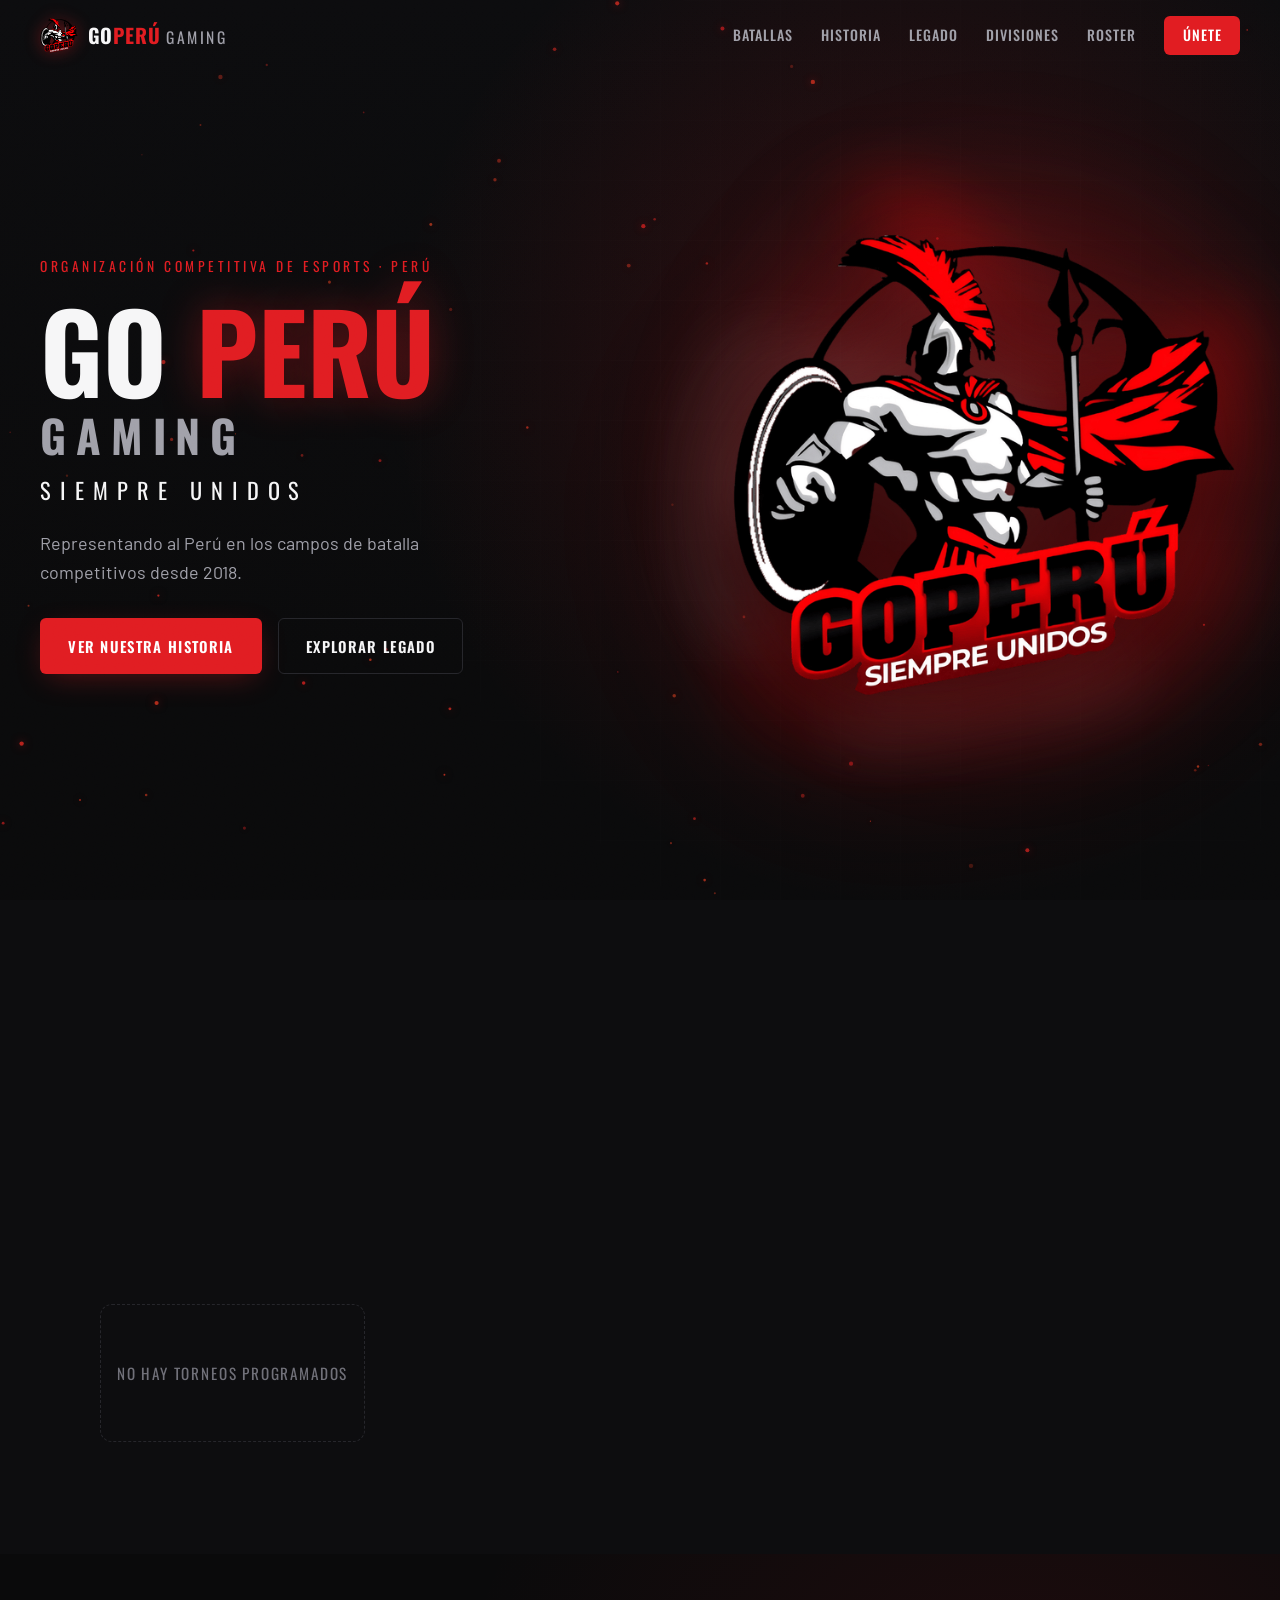
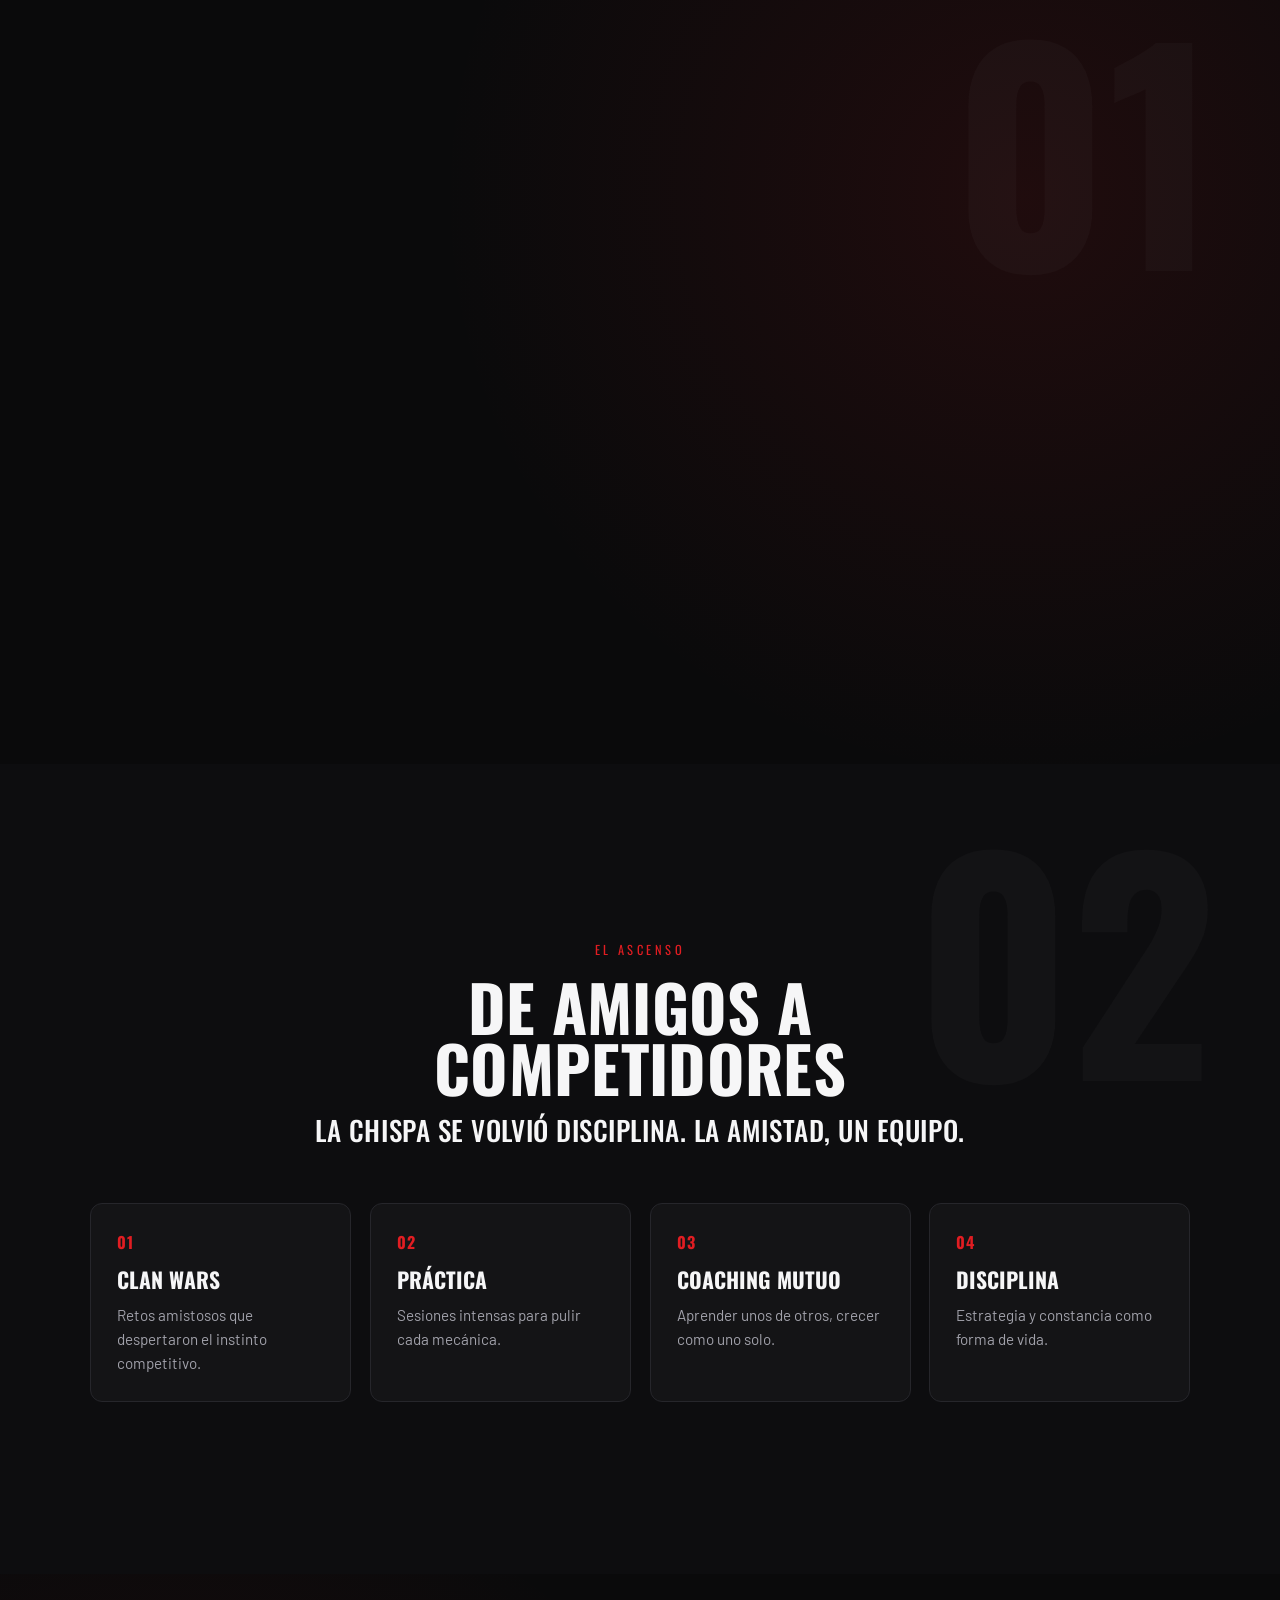
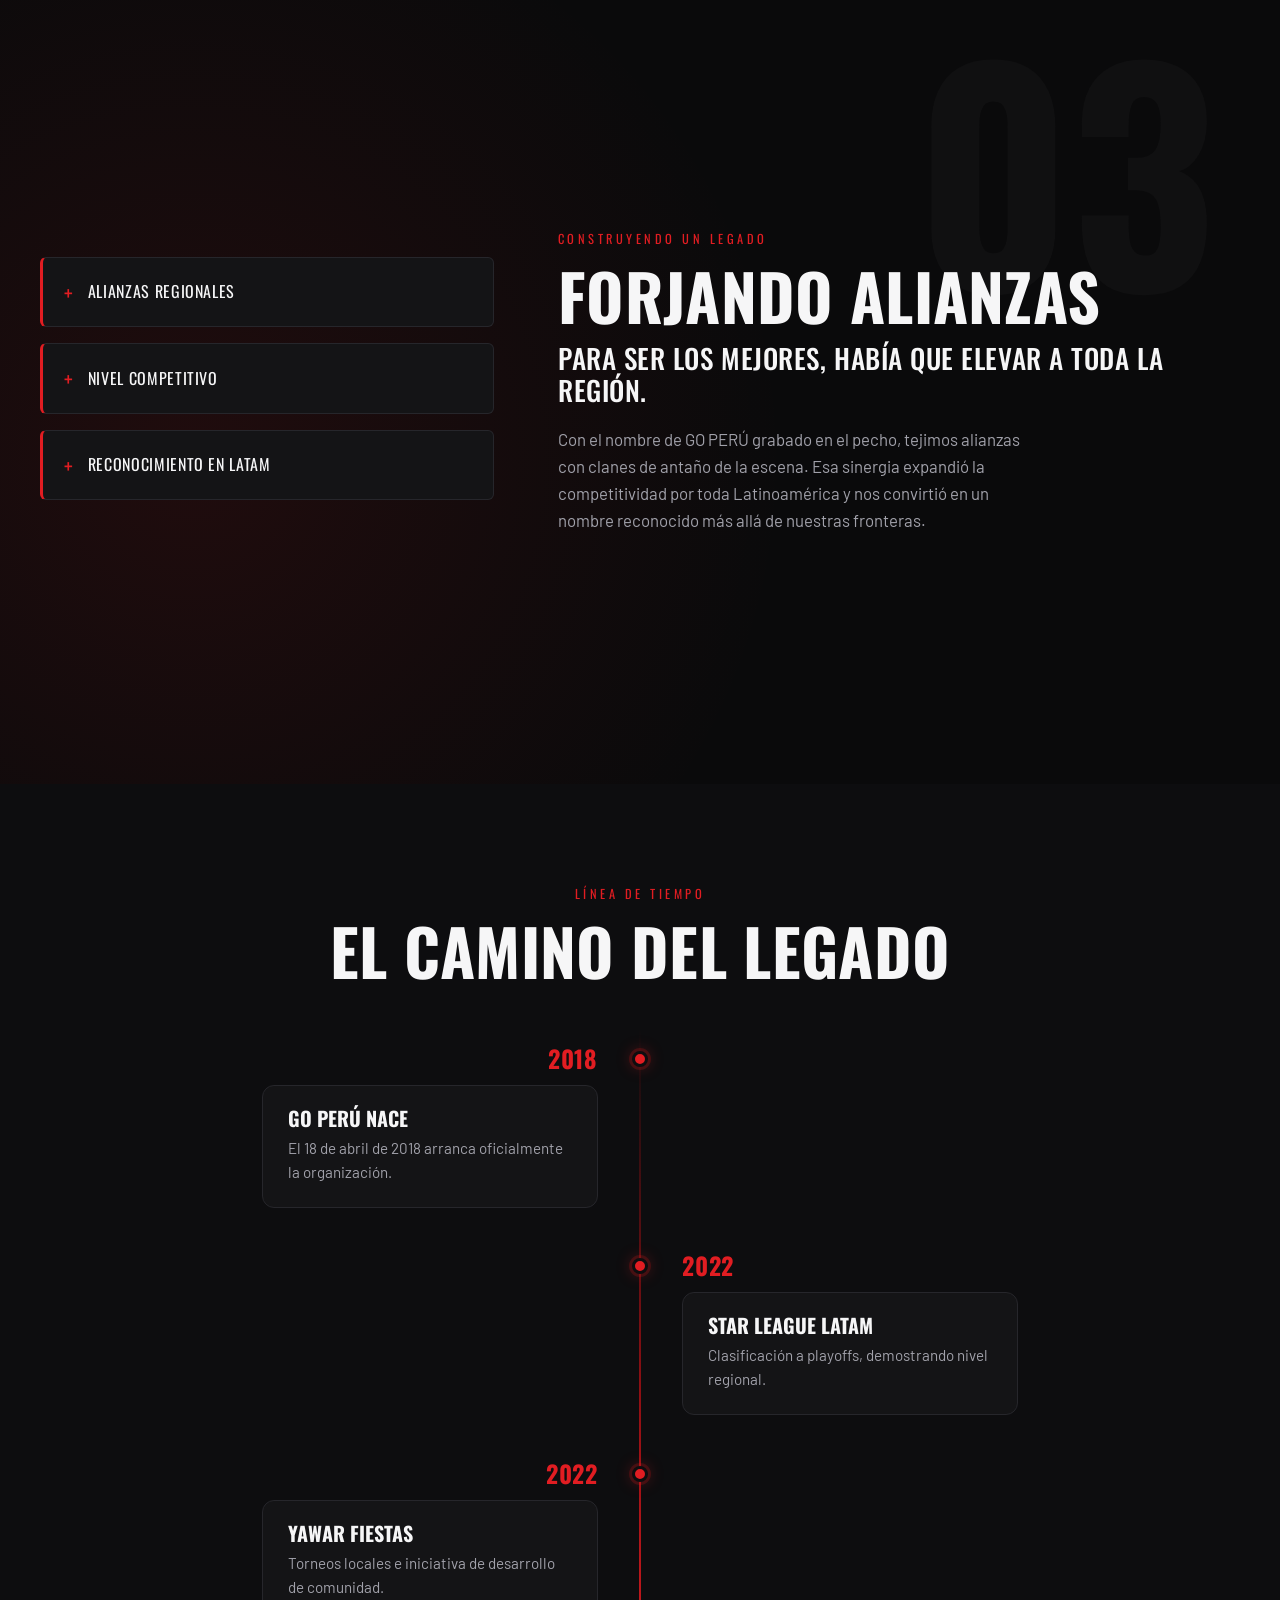
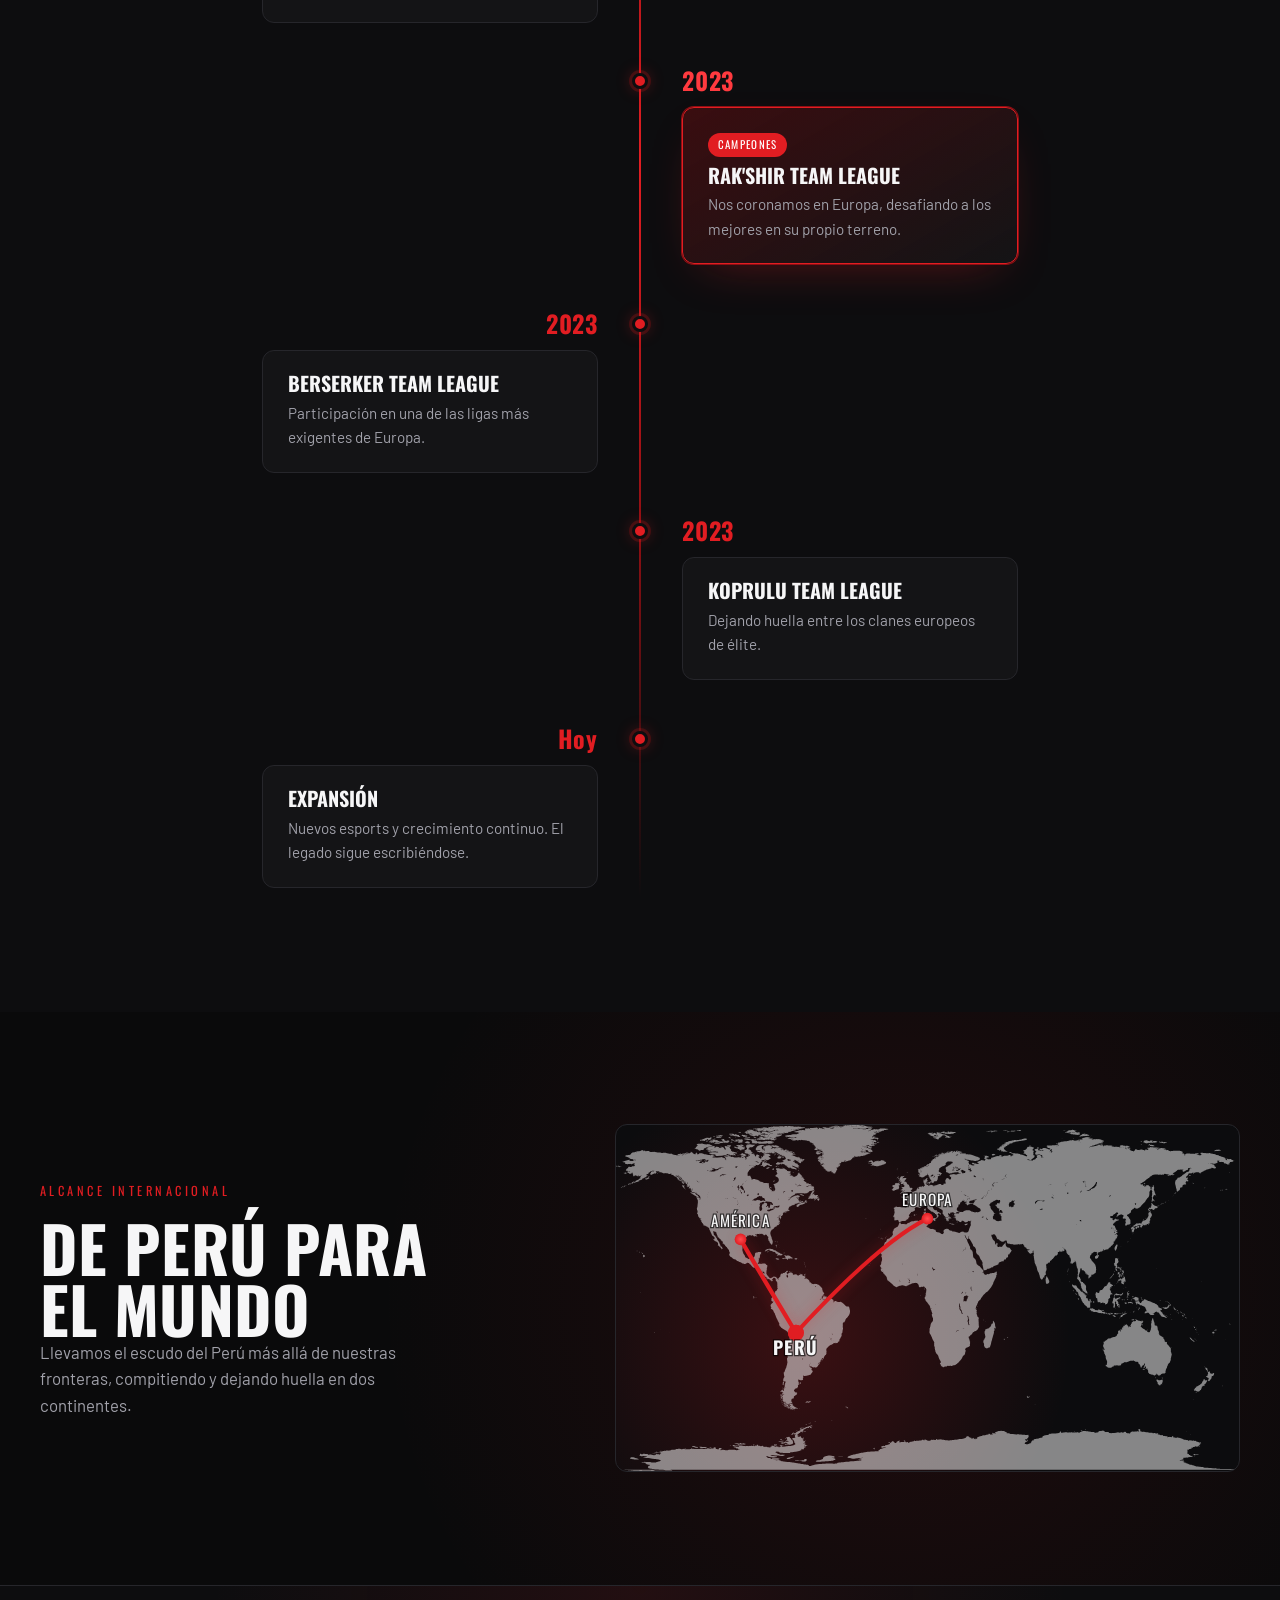
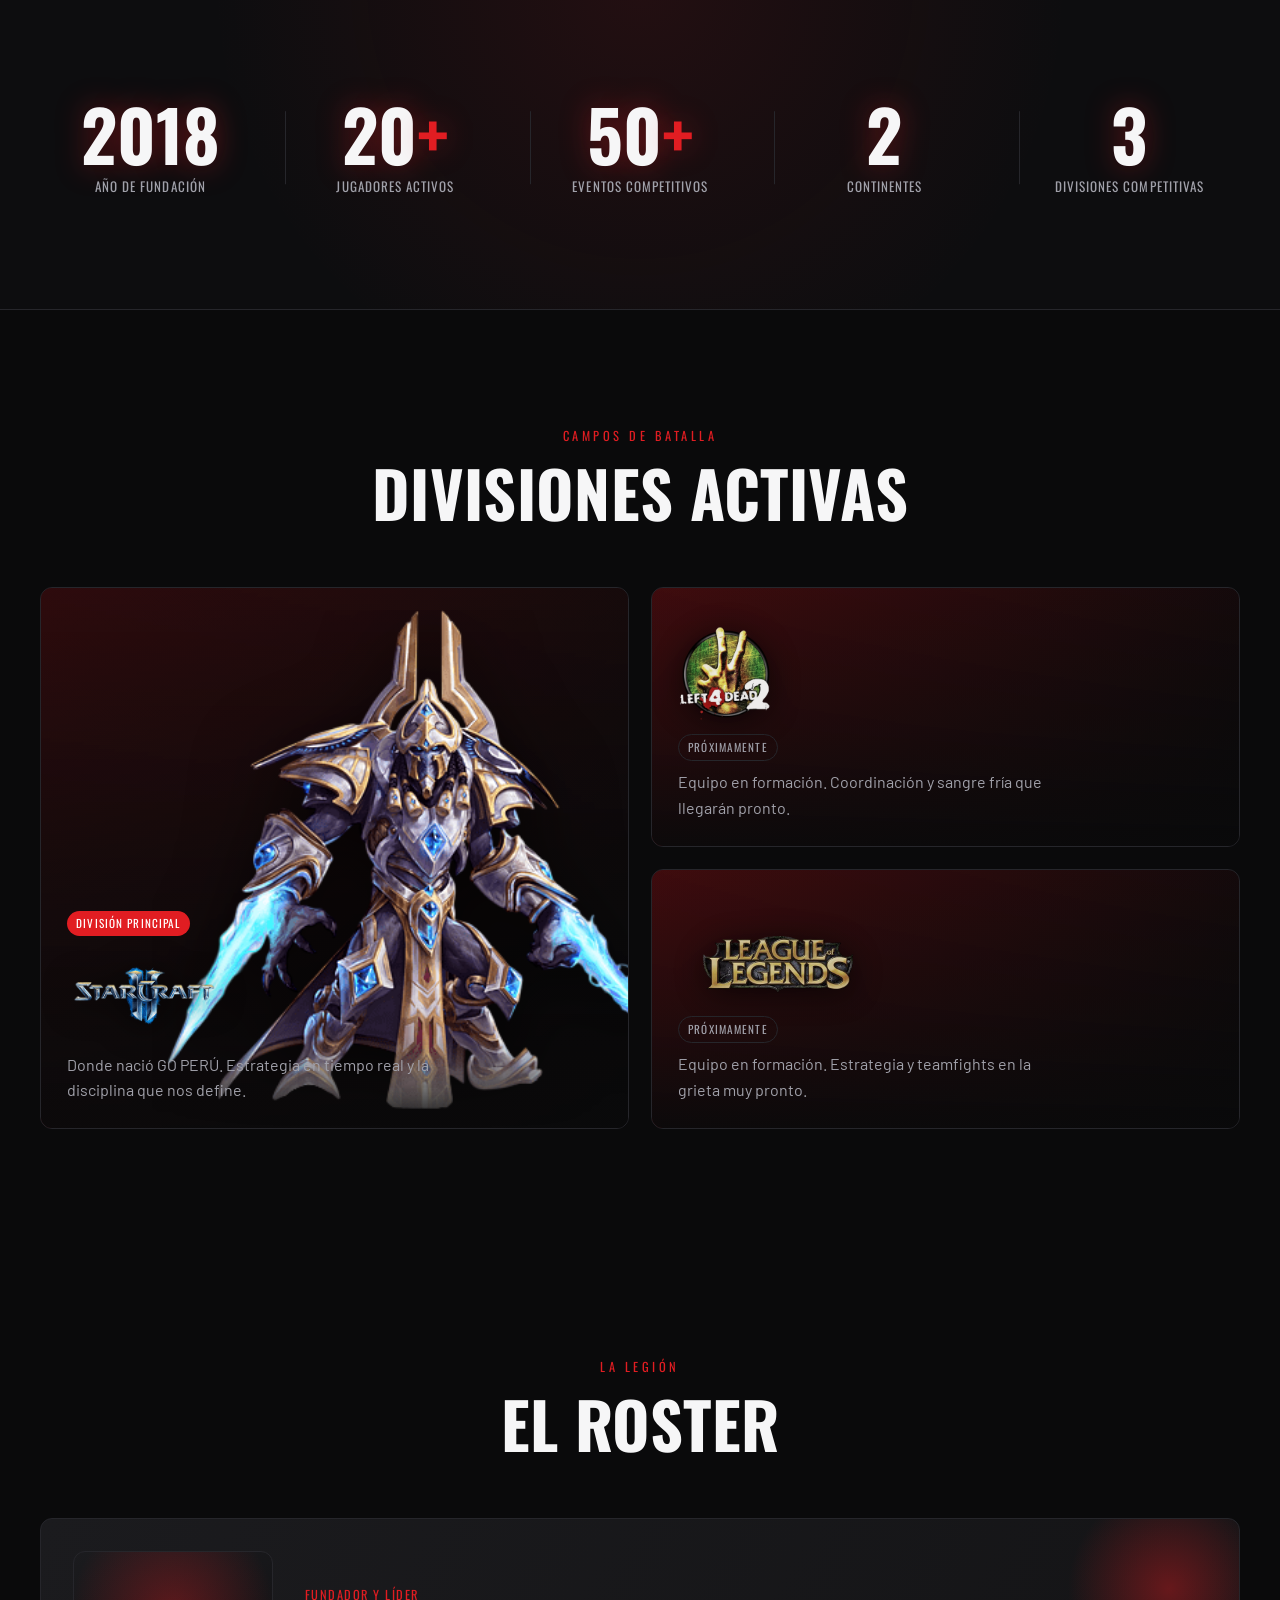
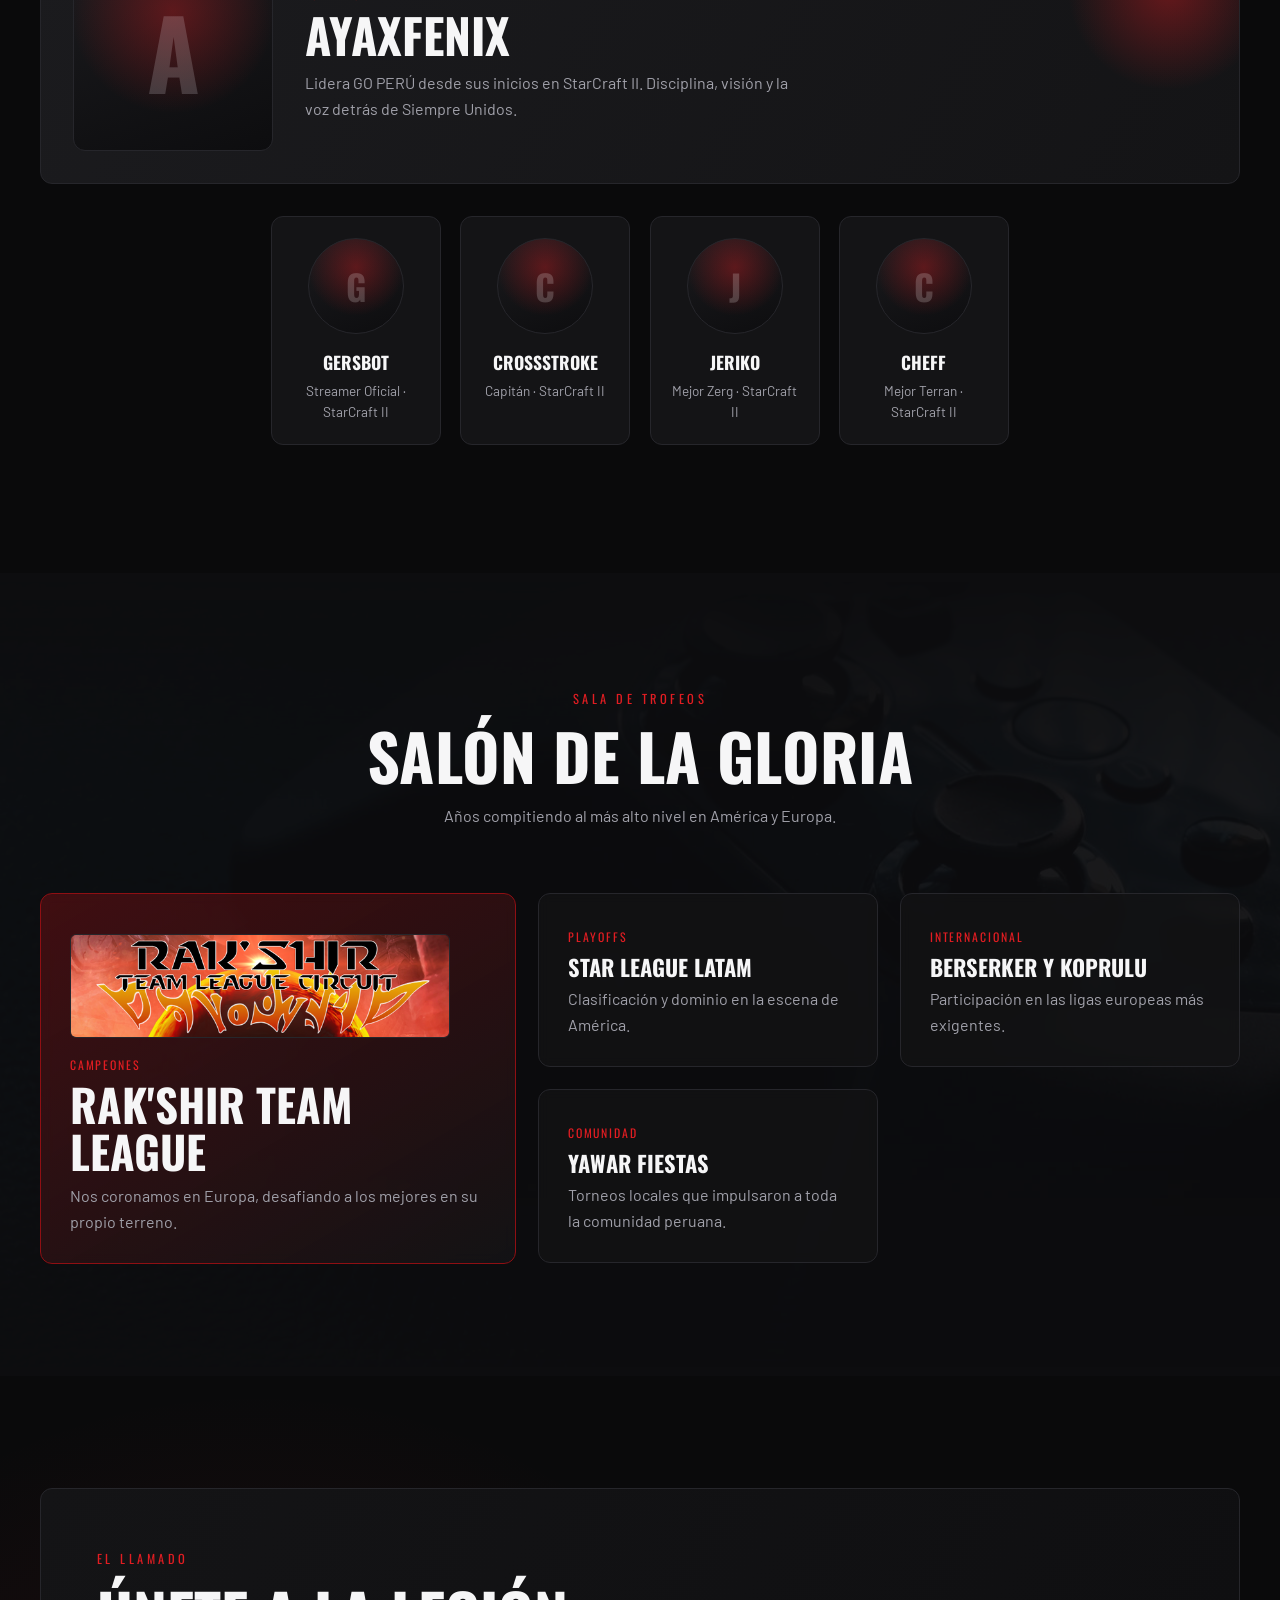
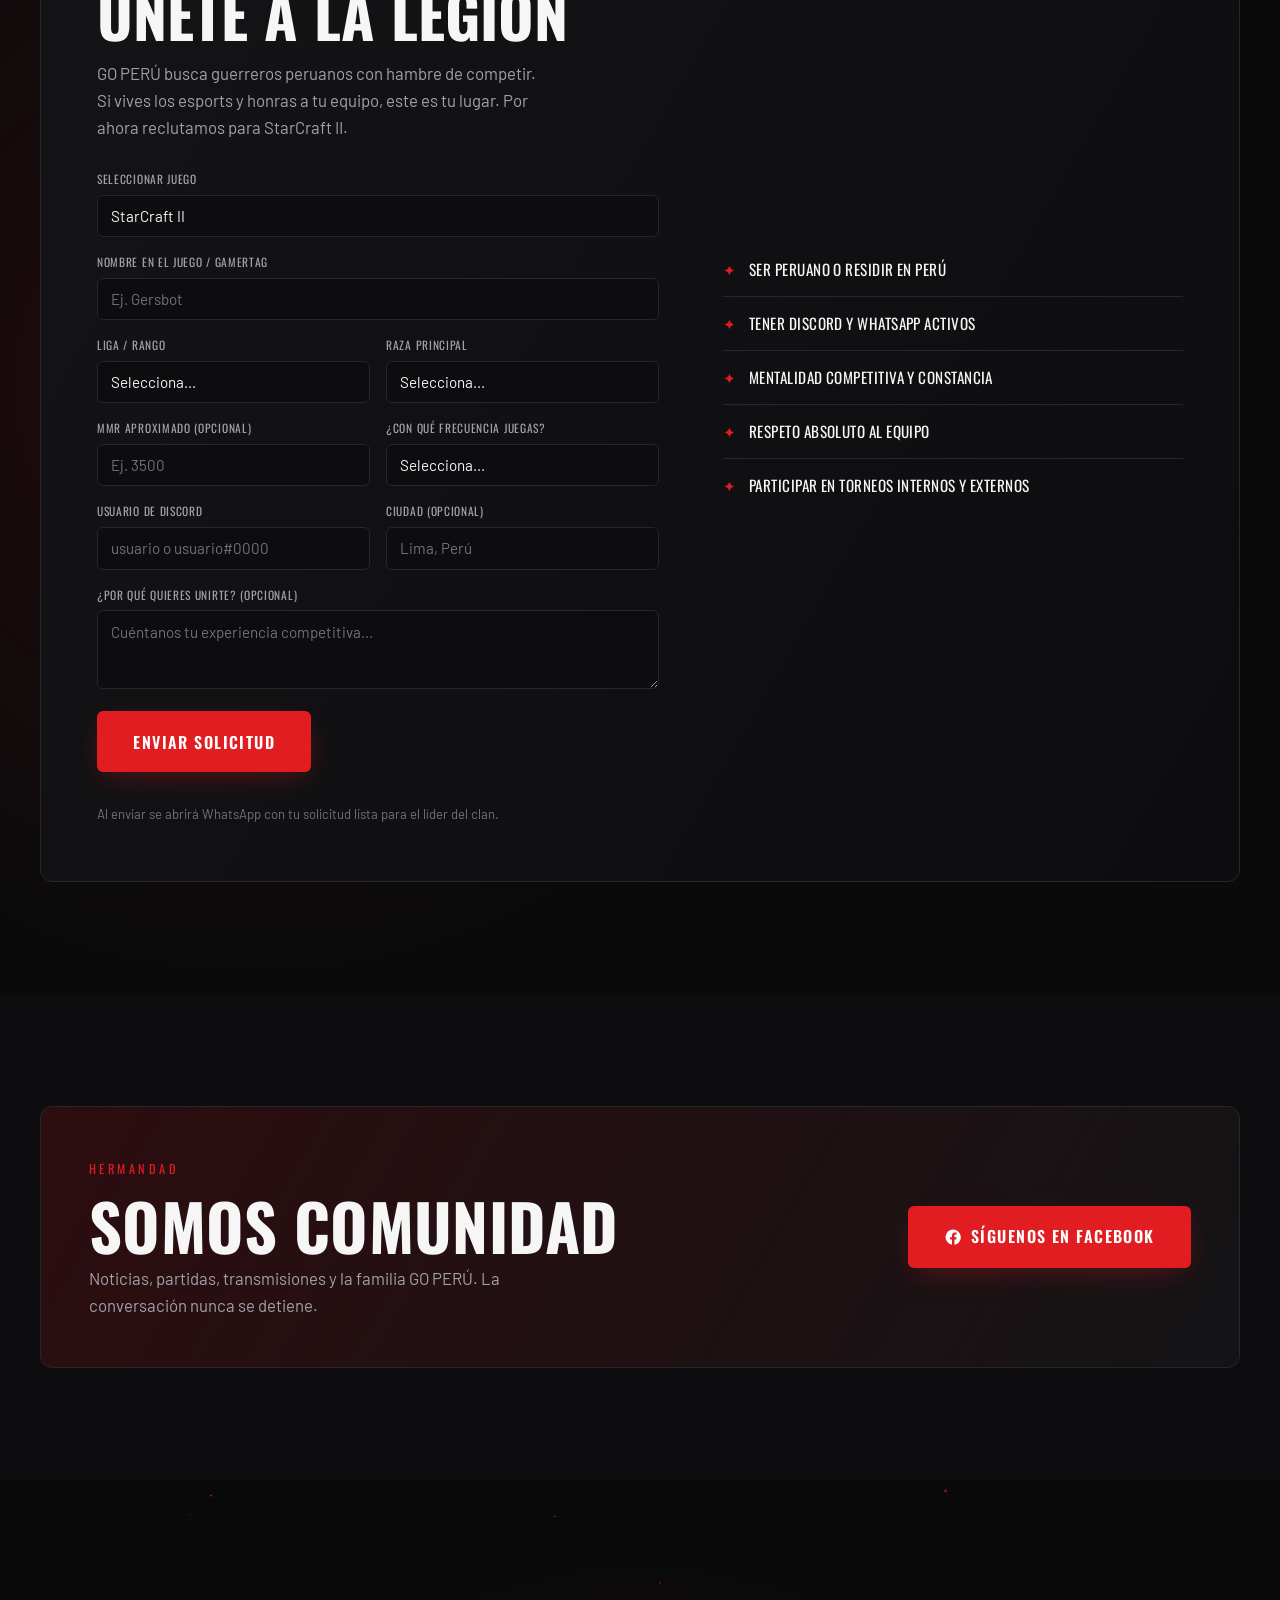
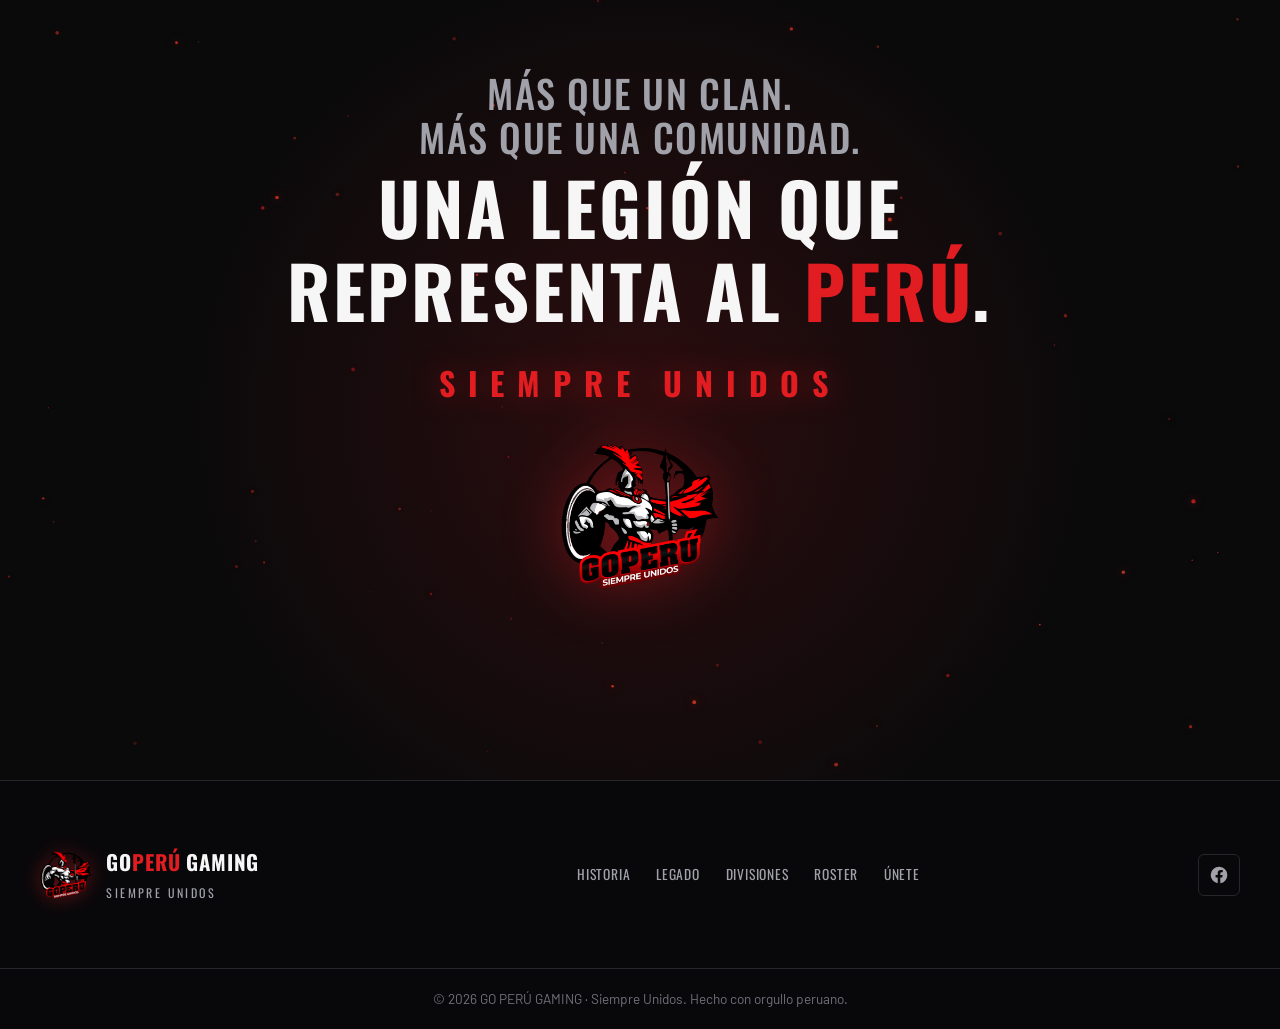
==== commit 444c9a2c: "Update: SEO active" ====
--- a/index.html
+++ b/index.html
@@ -1,19 +1,57 @@
 <!DOCTYPE html>
-<html lang="es">
+<html lang="es-PE">
 <head>
   <meta charset="UTF-8" />
   <meta name="viewport" content="width=device-width, initial-scale=1.0" />
-  <title>GO PERÚ GAMING | Legacy Edition - Siempre Unidos</title>
-  <meta name="description" content="GO PERÚ GAMING: organización competitiva peruana de esports forjada desde 2018. Historia, legado y logros en StarCraft II y más. Siempre Unidos." />
+  <title>GO PERÚ GAMING | Equipo de Esports del Perú</title>
+  <meta name="description" content="GO PERÚ GAMING es la organización de esports peruana fundada en 2018 en Lima. Competimos en StarCraft II, League of Legends y Left 4 Dead 2. Siempre Unidos." />
+  <meta name="keywords" content="GO PERÚ GAMING, esports Perú, equipo esports peruano, StarCraft II Perú, clan StarCraft, League of Legends Perú, Left 4 Dead 2, gaming peruano" />
+  <meta name="author" content="GO PERÚ GAMING" />
+  <meta name="robots" content="index, follow" />
   <meta name="theme-color" content="#0a0a0b" />
-  <meta property="og:title" content="GO PERÚ GAMING | Legacy Edition" />
-  <meta property="og:description" content="Representando al Perú en los campos de batalla competitivos desde 2018." />
+  <link rel="canonical" href="https://gersonha.github.io/go-peru/" />
+
+  <!-- Open Graph (Facebook, WhatsApp, etc.) -->
+  <meta property="og:site_name" content="GO PERÚ GAMING" />
+  <meta property="og:title" content="GO PERÚ GAMING | Equipo de Esports del Perú" />
+  <meta property="og:description" content="Organización de esports peruana desde 2018. StarCraft II, League of Legends y Left 4 Dead 2. Representamos al Perú en América y Europa. Siempre Unidos." />
   <meta property="og:type" content="website" />
-  <meta property="og:image" content="assets/img/logo.png" />
+  <meta property="og:url" content="https://gersonha.github.io/go-peru/" />
+  <meta property="og:image" content="https://gersonha.github.io/go-peru/assets/img/og-image.png" />
+  <meta property="og:image:width" content="1200" />
+  <meta property="og:image:height" content="630" />
+  <meta property="og:image:alt" content="GO PERÚ GAMING - Esports competitivo del Perú. Siempre Unidos." />
+  <meta property="og:locale" content="es_PE" />
+
+  <!-- Twitter Card -->
+  <meta name="twitter:card" content="summary_large_image" />
+  <meta name="twitter:title" content="GO PERÚ GAMING | Equipo de Esports del Perú" />
+  <meta name="twitter:description" content="Organización de esports peruana desde 2018. StarCraft II, League of Legends y Left 4 Dead 2. Siempre Unidos." />
+  <meta name="twitter:image" content="https://gersonha.github.io/go-peru/assets/img/og-image.png" />
 
   <link rel="icon" type="image/png" href="assets/img/favicon.png" />
   <link rel="preload" href="assets/fonts/oswald-var.woff2" as="font" type="font/woff2" crossorigin />
   <link rel="stylesheet" href="css/styles.css" />
+
+  <!-- Datos estructurados (Schema.org) para buscadores y motores con IA -->
+  <script type="application/ld+json">
+  {
+    "@context": "https://schema.org",
+    "@type": "SportsOrganization",
+    "name": "GO PERÚ GAMING",
+    "alternateName": "GO PERÚ",
+    "url": "https://gersonha.github.io/go-peru/",
+    "logo": "https://gersonha.github.io/go-peru/assets/img/logo.png",
+    "image": "https://gersonha.github.io/go-peru/assets/img/logo.png",
+    "foundingDate": "2018-04-18",
+    "sport": "Esports",
+    "slogan": "Siempre Unidos",
+    "foundingLocation": { "@type": "Place", "name": "Lima, Perú" },
+    "areaServed": ["Perú", "América Latina", "Europa"],
+    "sameAs": ["https://www.facebook.com/share/1EQzMiRy17/"],
+    "description": "Organización competitiva de esports peruana fundada en 2018, que compite en StarCraft II, League of Legends y Left 4 Dead 2."
+  }
+  </script>
 </head>
 <body>
 
@@ -168,7 +206,7 @@
           <p class="chapter__body">Llevamos el escudo del Perú más allá de nuestras fronteras, compitiendo y dejando huella en dos continentes.</p>
         </div>
         <div class="world__map-wrap" data-reveal>
-          <img class="world__map" src="assets/img/world-map.svg" alt="Mapa del mundo" loading="lazy" />
+          <img class="world__map" src="assets/img/world-map.svg" alt="Mapa mundial que muestra la presencia competitiva de GO PERÚ GAMING en América y Europa" loading="lazy" decoding="async" />
           <svg class="world__arcs" viewBox="0 0 180 100" preserveAspectRatio="xMidYMid meet" aria-hidden="true">
             <defs>
               <radialGradient id="node" cx="50%" cy="50%" r="50%">
@@ -208,27 +246,27 @@
       <div class="divisions__grid">
         <article class="division division--feature" data-reveal style="--img:url('assets/img/game-sc2.jpg')">
           <div class="division__bg" aria-hidden="true"></div>
-          <img class="division__char" src="assets/img/protos-Photoroom.png" alt="" aria-hidden="true" />
+          <img class="division__char" src="assets/img/protos-Photoroom.png" alt="" aria-hidden="true" loading="lazy" decoding="async" />
           <div class="division__body">
             <span class="division__tag">División principal</span>
-            <img class="division__logo" src="assets/img/sc2-Photoroom.png" alt="StarCraft II" />
+            <img class="division__logo" src="assets/img/sc2-Photoroom.png" alt="GO PERÚ GAMING - División de StarCraft II" loading="lazy" decoding="async" />
             <p>Donde nació GO PERÚ. Estrategia en tiempo real y la disciplina que nos define.</p>
           </div>
         </article>
-        <article class="division" data-reveal style="--img:url('assets/img/game-l4d2.jpg')">
+        <article class="division division--soon" data-reveal style="--img:url('assets/img/game-l4d2.jpg')">
           <div class="division__bg" aria-hidden="true"></div>
           <div class="division__body">
-            <img class="division__logo division__logo--badge" src="assets/img/left-Photoroom.png" alt="Left 4 Dead 2" />
-            <span class="division__tag">División activa</span>
-            <p>Coordinación y sangre fría en equipo.</p>
-          </div>
-        </article>
-        <article class="division" data-reveal style="--img:url('assets/img/game-lol.jpg')">
+            <img class="division__logo division__logo--badge" src="assets/img/left-Photoroom.png" alt="GO PERÚ GAMING - División de Left 4 Dead 2 (próximamente)" loading="lazy" decoding="async" />
+            <span class="division__tag division__tag--soon">Próximamente</span>
+            <p>Equipo en formación. Coordinación y sangre fría que llegarán pronto.</p>
+          </div>
+        </article>
+        <article class="division division--soon" data-reveal style="--img:url('assets/img/game-lol.jpg')">
           <div class="division__bg" aria-hidden="true"></div>
           <div class="division__body">
-            <img class="division__logo" src="assets/img/lol-Photoroom.png" alt="League of Legends" />
-            <span class="division__tag">División activa</span>
-            <p>Estrategia y teamfights en la grieta.</p>
+            <img class="division__logo" src="assets/img/lol-Photoroom.png" alt="GO PERÚ GAMING - División de League of Legends (próximamente)" loading="lazy" decoding="async" />
+            <span class="division__tag division__tag--soon">Próximamente</span>
+            <p>Equipo en formación. Estrategia y teamfights en la grieta muy pronto.</p>
           </div>
         </article>
       </div>
@@ -283,9 +321,79 @@
         <div class="legion__copy" data-reveal>
           <span class="chapter__kicker">El llamado</span>
           <h2 class="legion__title">Únete a la Legión</h2>
-          <p class="legion__lead">GO PERÚ busca guerreros peruanos con hambre de competir. Si vives los esports y honras a tu equipo, este es tu lugar.</p>
-          <a href="#" class="btn btn--primary btn--lg" data-form>Postular a la Legión</a>
-          <p class="legion__note">El botón conectará con el formulario de postulación.</p>
+          <p class="legion__lead">GO PERÚ busca guerreros peruanos con hambre de competir. Si vives los esports y honras a tu equipo, este es tu lugar. Por ahora reclutamos para StarCraft II.</p>
+          <form class="legion__form" id="joinForm" novalidate>
+            <div class="legion__field">
+              <label for="jfJuego">Seleccionar juego</label>
+              <select id="jfJuego" name="juego" required>
+                <option value="StarCraft II" selected>StarCraft II</option>
+                <option value="League of Legends" disabled>League of Legends (Próximamente)</option>
+                <option value="Left 4 Dead 2" disabled>Left 4 Dead 2 (Próximamente)</option>
+              </select>
+            </div>
+            <div class="legion__field">
+              <label for="jfGamer">Nombre en el juego / Gamertag</label>
+              <input type="text" id="jfGamer" name="gamertag" placeholder="Ej. Gersbot" required />
+            </div>
+            <div class="legion__row">
+              <div class="legion__field">
+                <label for="jfLiga">Liga / Rango</label>
+                <select id="jfLiga" name="liga" required>
+                  <option value="" disabled selected>Selecciona...</option>
+                  <option>Bronce</option>
+                  <option>Plata</option>
+                  <option>Oro</option>
+                  <option>Platino</option>
+                  <option>Diamante</option>
+                  <option>Maestro</option>
+                  <option>Gran Maestro</option>
+                  <option>No estoy seguro</option>
+                </select>
+              </div>
+              <div class="legion__field">
+                <label for="jfRaza">Raza principal</label>
+                <select id="jfRaza" name="raza" required>
+                  <option value="" disabled selected>Selecciona...</option>
+                  <option>Terran</option>
+                  <option>Zerg</option>
+                  <option>Protoss</option>
+                  <option>Aleatorio</option>
+                </select>
+              </div>
+            </div>
+            <div class="legion__row">
+              <div class="legion__field">
+                <label for="jfMmr">MMR aproximado (opcional)</label>
+                <input type="text" id="jfMmr" name="mmr" inputmode="numeric" placeholder="Ej. 3500" />
+              </div>
+              <div class="legion__field">
+                <label for="jfActividad">¿Con qué frecuencia juegas?</label>
+                <select id="jfActividad" name="actividad" required>
+                  <option value="" disabled selected>Selecciona...</option>
+                  <option>A diario</option>
+                  <option>Varias veces por semana</option>
+                  <option>Fines de semana</option>
+                  <option>Ocasionalmente</option>
+                </select>
+              </div>
+            </div>
+            <div class="legion__row">
+              <div class="legion__field">
+                <label for="jfDiscord">Usuario de Discord</label>
+                <input type="text" id="jfDiscord" name="discord" placeholder="usuario o usuario#0000" required />
+              </div>
+              <div class="legion__field">
+                <label for="jfCiudad">Ciudad (opcional)</label>
+                <input type="text" id="jfCiudad" name="ciudad" placeholder="Lima, Perú" />
+              </div>
+            </div>
+            <div class="legion__field">
+              <label for="jfMsg">¿Por qué quieres unirte? (opcional)</label>
+              <textarea id="jfMsg" name="mensaje" rows="3" placeholder="Cuéntanos tu experiencia competitiva..."></textarea>
+            </div>
+            <button type="submit" class="btn btn--primary btn--lg legion__submit">Enviar Solicitud</button>
+            <p class="legion__note">Al enviar se abrirá WhatsApp con tu solicitud lista para el líder del clan.</p>
+          </form>
         </div>
         <ul class="legion__reqs" data-reveal>
           <li><span aria-hidden="true">✦</span> Ser peruano o residir en Perú</li>
@@ -320,7 +428,7 @@
         <p class="finale__line">Más que una comunidad.</p>
         <p class="finale__line finale__line--big">Una legión que representa al <span class="accent">Perú</span>.</p>
         <p class="finale__motto">Siempre Unidos</p>
-        <img src="assets/img/logo.png" alt="GO PERÚ GAMING" class="finale__logo" />
+        <img src="assets/img/logo.png" alt="GO PERÚ GAMING" class="finale__logo" loading="lazy" decoding="async" />
       </div>
     </section>
 
@@ -330,7 +438,7 @@
   <footer class="footer">
     <div class="footer__inner">
       <div class="footer__brand">
-        <img src="assets/img/logo.png" alt="GO PERÚ GAMING" class="footer__logo" />
+        <img src="assets/img/logo.png" alt="GO PERÚ GAMING" class="footer__logo" loading="lazy" decoding="async" />
         <div><span class="footer__name">GO<span class="accent">PERÚ</span> GAMING</span><span class="footer__motto">Siempre Unidos</span></div>
       </div>
       <nav class="footer__nav" aria-label="Navegación">
--- a/css/styles.css
+++ b/css/styles.css
@@ -225,6 +225,9 @@
 .division__logo--badge{height:clamp(72px,10vw,96px);object-position:left center;}
 .division__tag{display:inline-block;font-family:var(--display);text-transform:uppercase;letter-spacing:.1em;font-size:.7rem;color:#fff;background:var(--red);padding:.22rem .6rem;border-radius:999px;margin-bottom:.5rem;}
 .division__body p{color:var(--gray);max-width:42ch;}
+.division--soon .division__bg{filter:grayscale(.65) brightness(.85);}
+.division--soon .division__logo{filter:grayscale(.4) drop-shadow(0 4px 16px rgba(0,0,0,.7));opacity:.92;}
+.division__tag--soon{background:transparent;border:1px solid var(--line);color:var(--gray);}
 
 /* ============ 9 · BATALLAS ============ */
 .battles{padding:clamp(4rem,9vw,7rem) clamp(1.1rem,4vw,2.5rem);background:var(--bg-2);}
@@ -332,6 +335,18 @@
 .legion__title{font-family:var(--display);font-weight:700;text-transform:uppercase;line-height:.95;font-size:clamp(2.2rem,6vw,3.8rem);}
 .legion__lead{color:var(--gray);margin:1.1rem 0 1.8rem;max-width:50ch;font-size:1.05rem;}
 .legion__note{color:var(--gray-dim);font-size:.82rem;margin-top:1rem;}
+.legion__form{display:grid;gap:1rem;margin-top:1.8rem;}
+.legion__row{display:grid;grid-template-columns:1fr 1fr;gap:1rem;}
+.legion__field{display:flex;flex-direction:column;gap:.4rem;}
+.legion__field label{font-family:var(--display);text-transform:uppercase;letter-spacing:.06em;font-size:.72rem;color:var(--gray);}
+.legion__field input,.legion__field select,.legion__field textarea{background:var(--bg-2);border:1px solid var(--line);border-radius:var(--radius);color:var(--white);font-family:var(--body);font-size:.95rem;padding:.7rem .8rem;width:100%;transition:border-color .2s var(--ease),box-shadow .2s var(--ease);}
+.legion__field textarea{resize:vertical;min-height:70px;}
+.legion__field select{appearance:none;-webkit-appearance:none;cursor:pointer;}
+.legion__field input:focus,.legion__field select:focus,.legion__field textarea:focus{outline:none;border-color:var(--red);box-shadow:0 0 0 3px rgba(225,29,34,.18);}
+.legion__field input::placeholder,.legion__field textarea::placeholder{color:var(--gray-dim);}
+.legion__field option:disabled{color:var(--gray-dim);}
+.legion__submit{margin-top:.4rem;justify-self:start;}
+@media (max-width:640px){.legion__row{grid-template-columns:1fr;}.legion__submit{justify-self:stretch;}}
 .legion__reqs{display:grid;gap:.9rem;}
 .legion__reqs li{display:flex;align-items:center;gap:.8rem;font-family:var(--display);text-transform:uppercase;letter-spacing:.03em;font-size:.95rem;padding-bottom:.9rem;border-bottom:1px solid var(--line);}
 .legion__reqs li:last-child{border-bottom:0;}
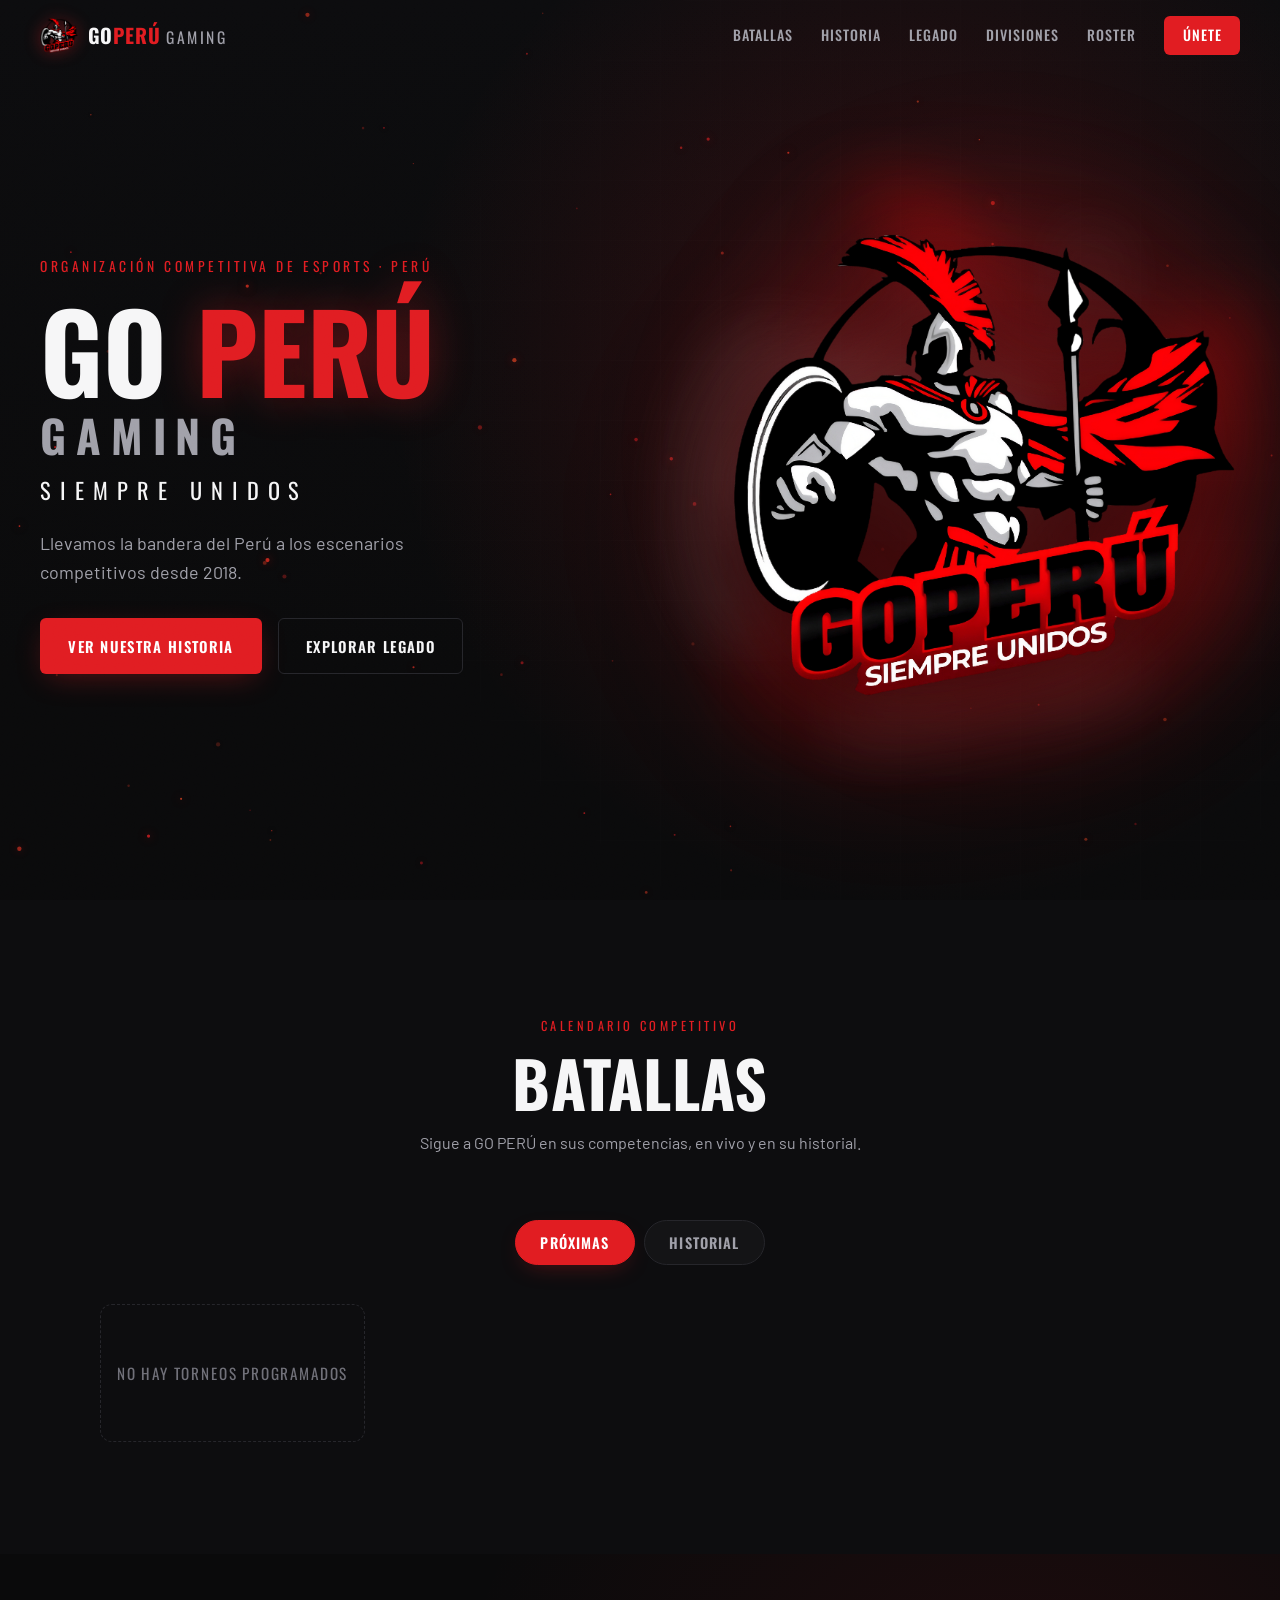
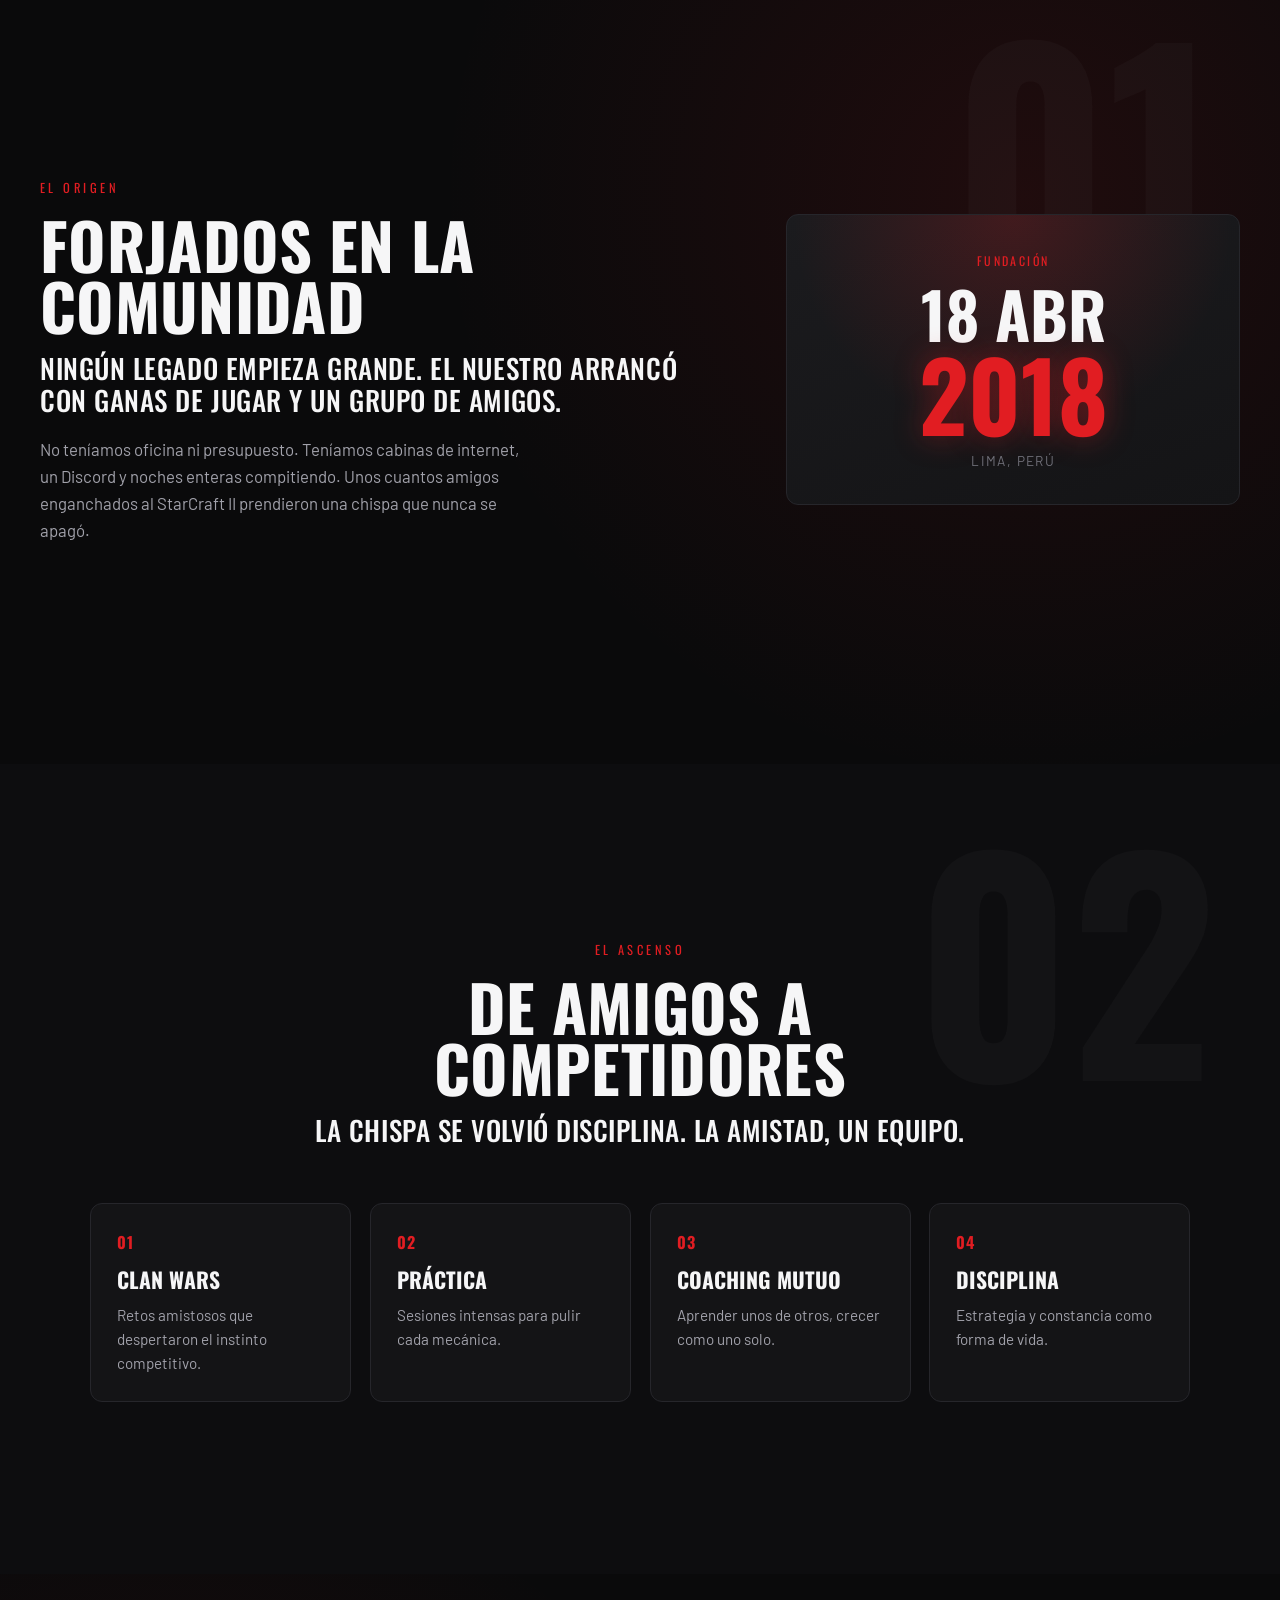
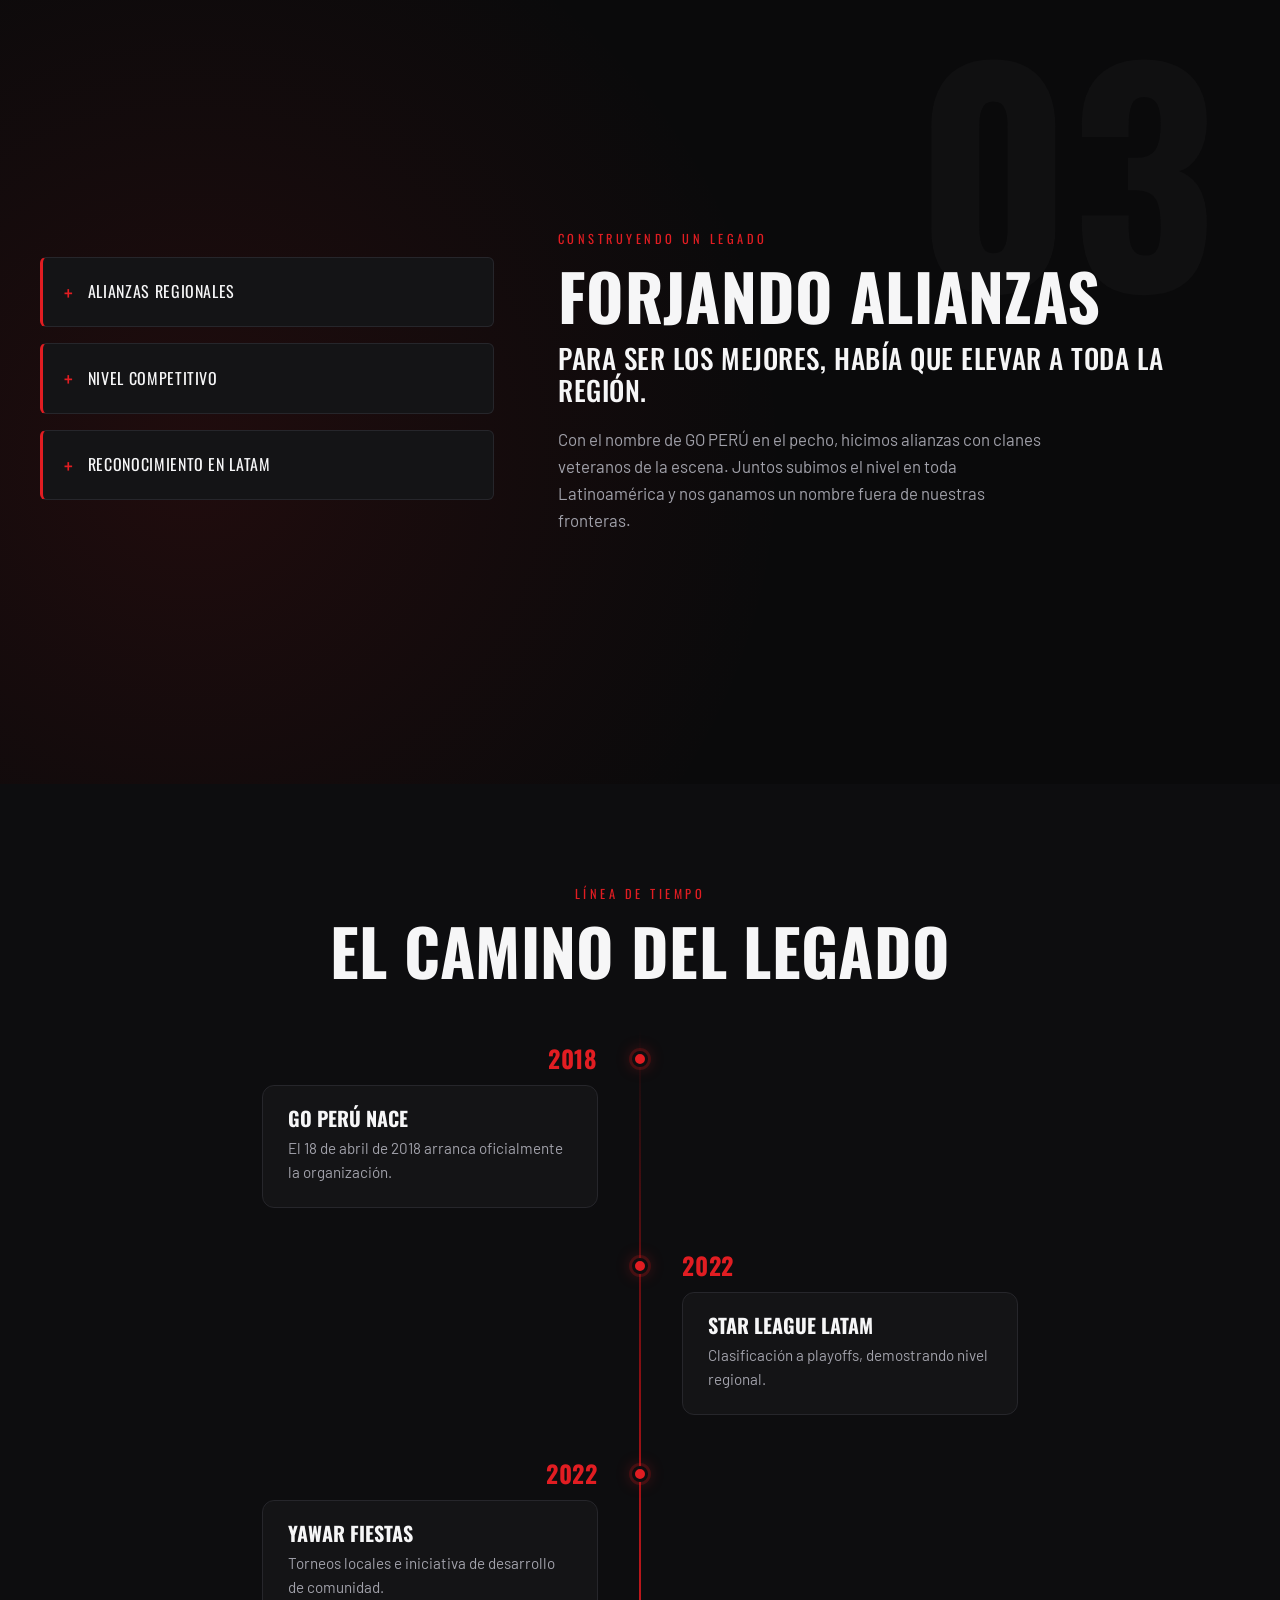
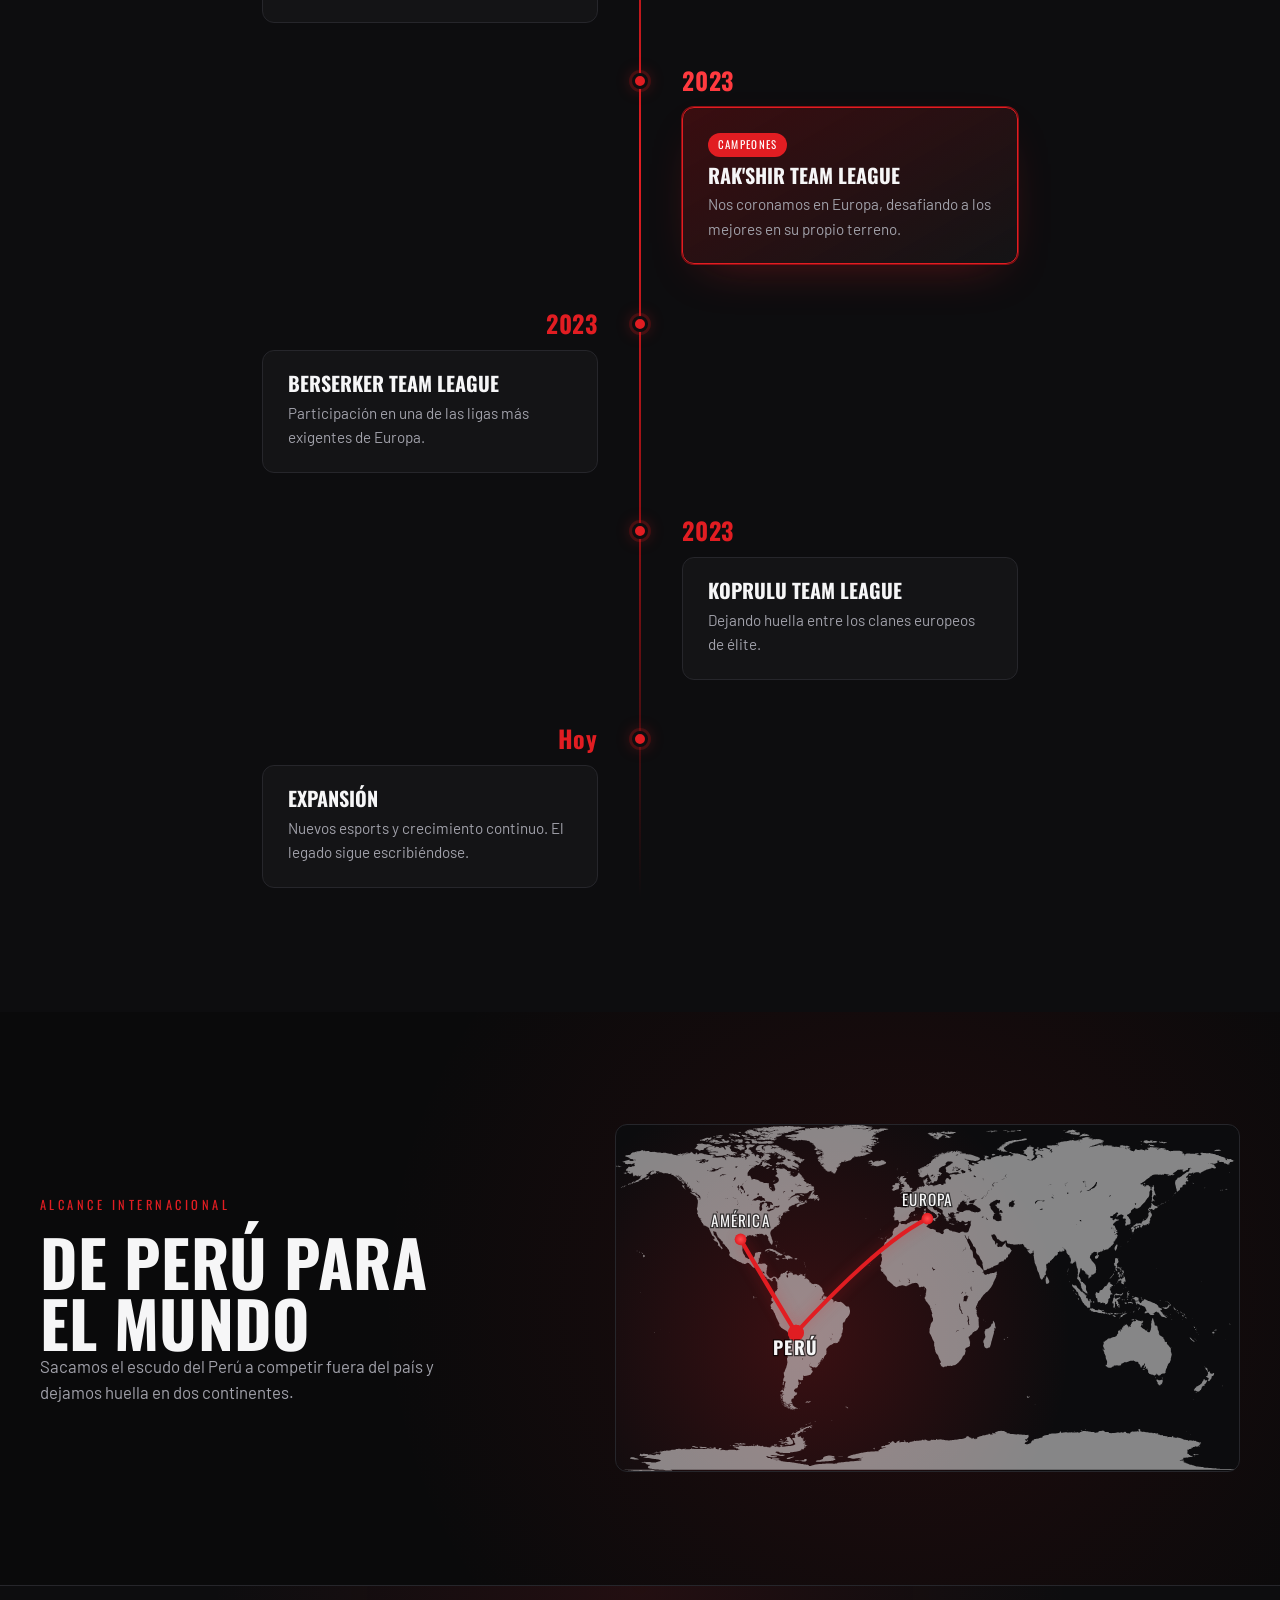
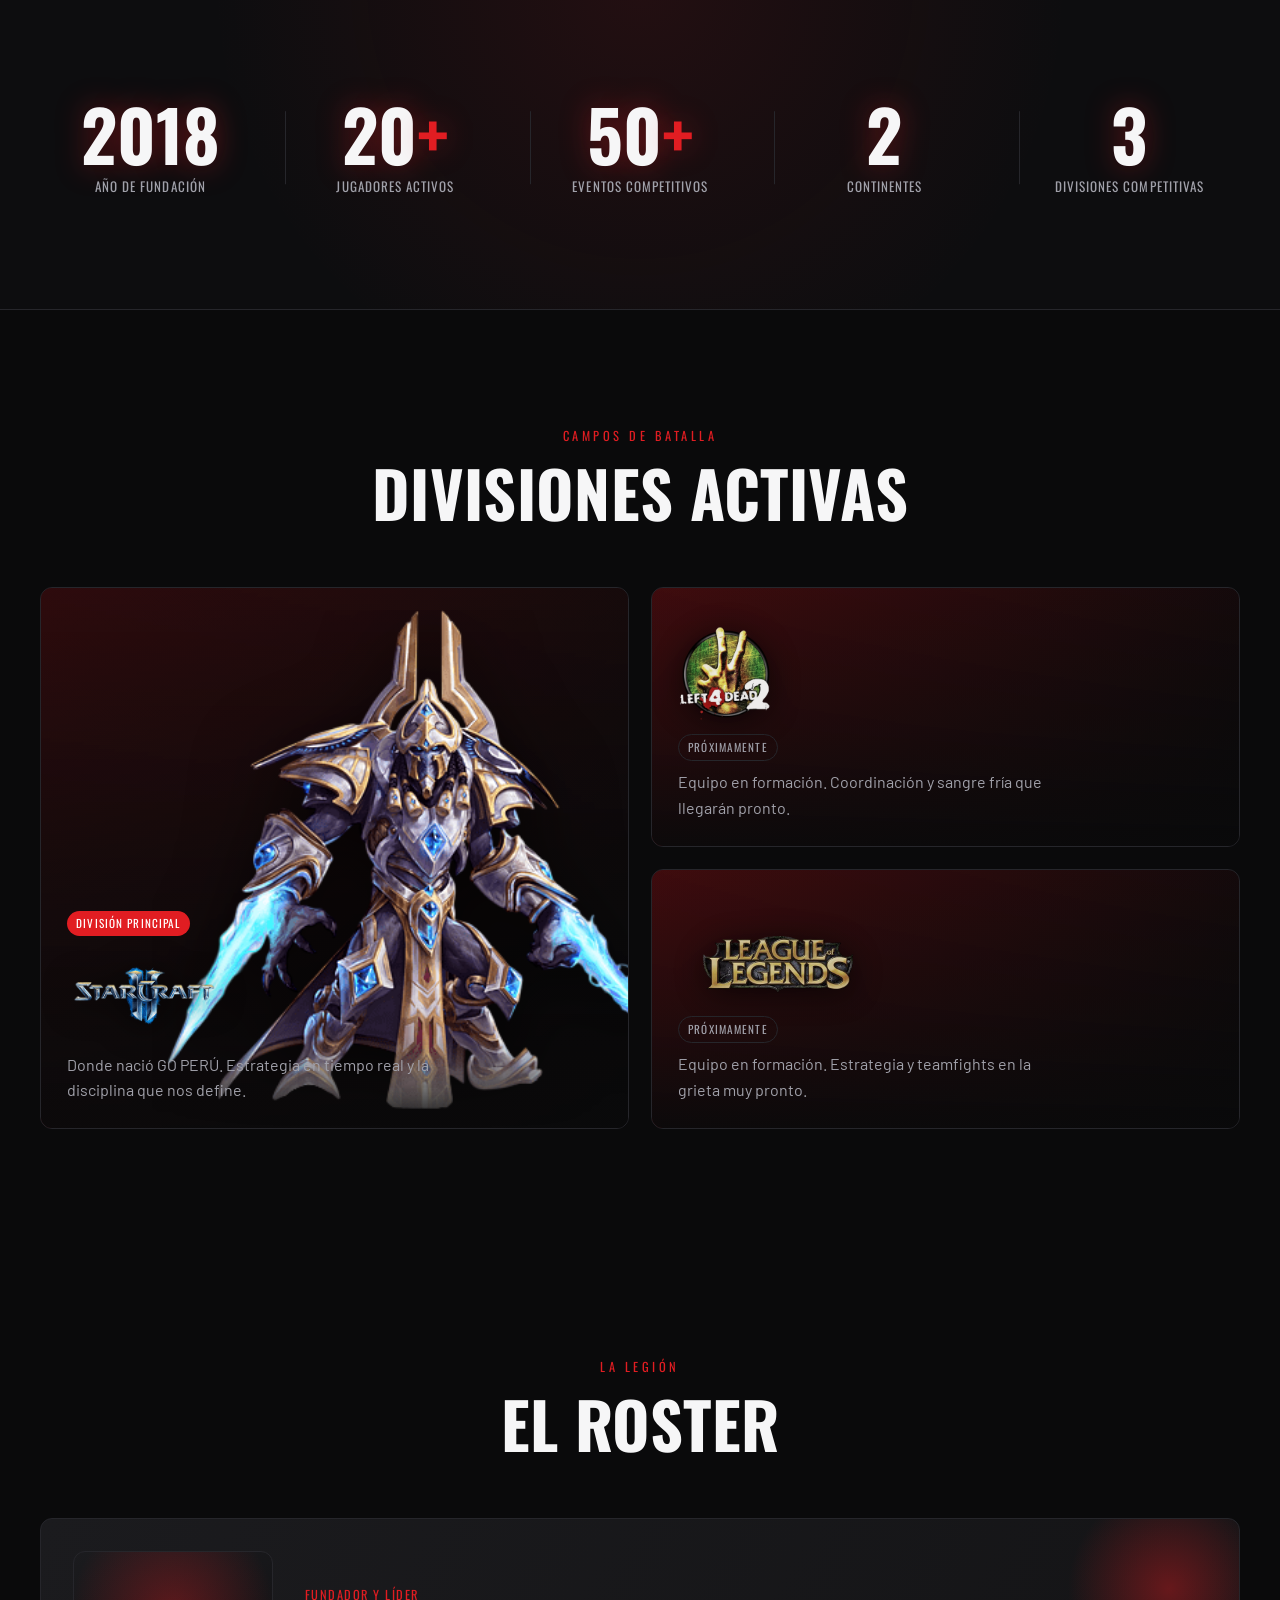
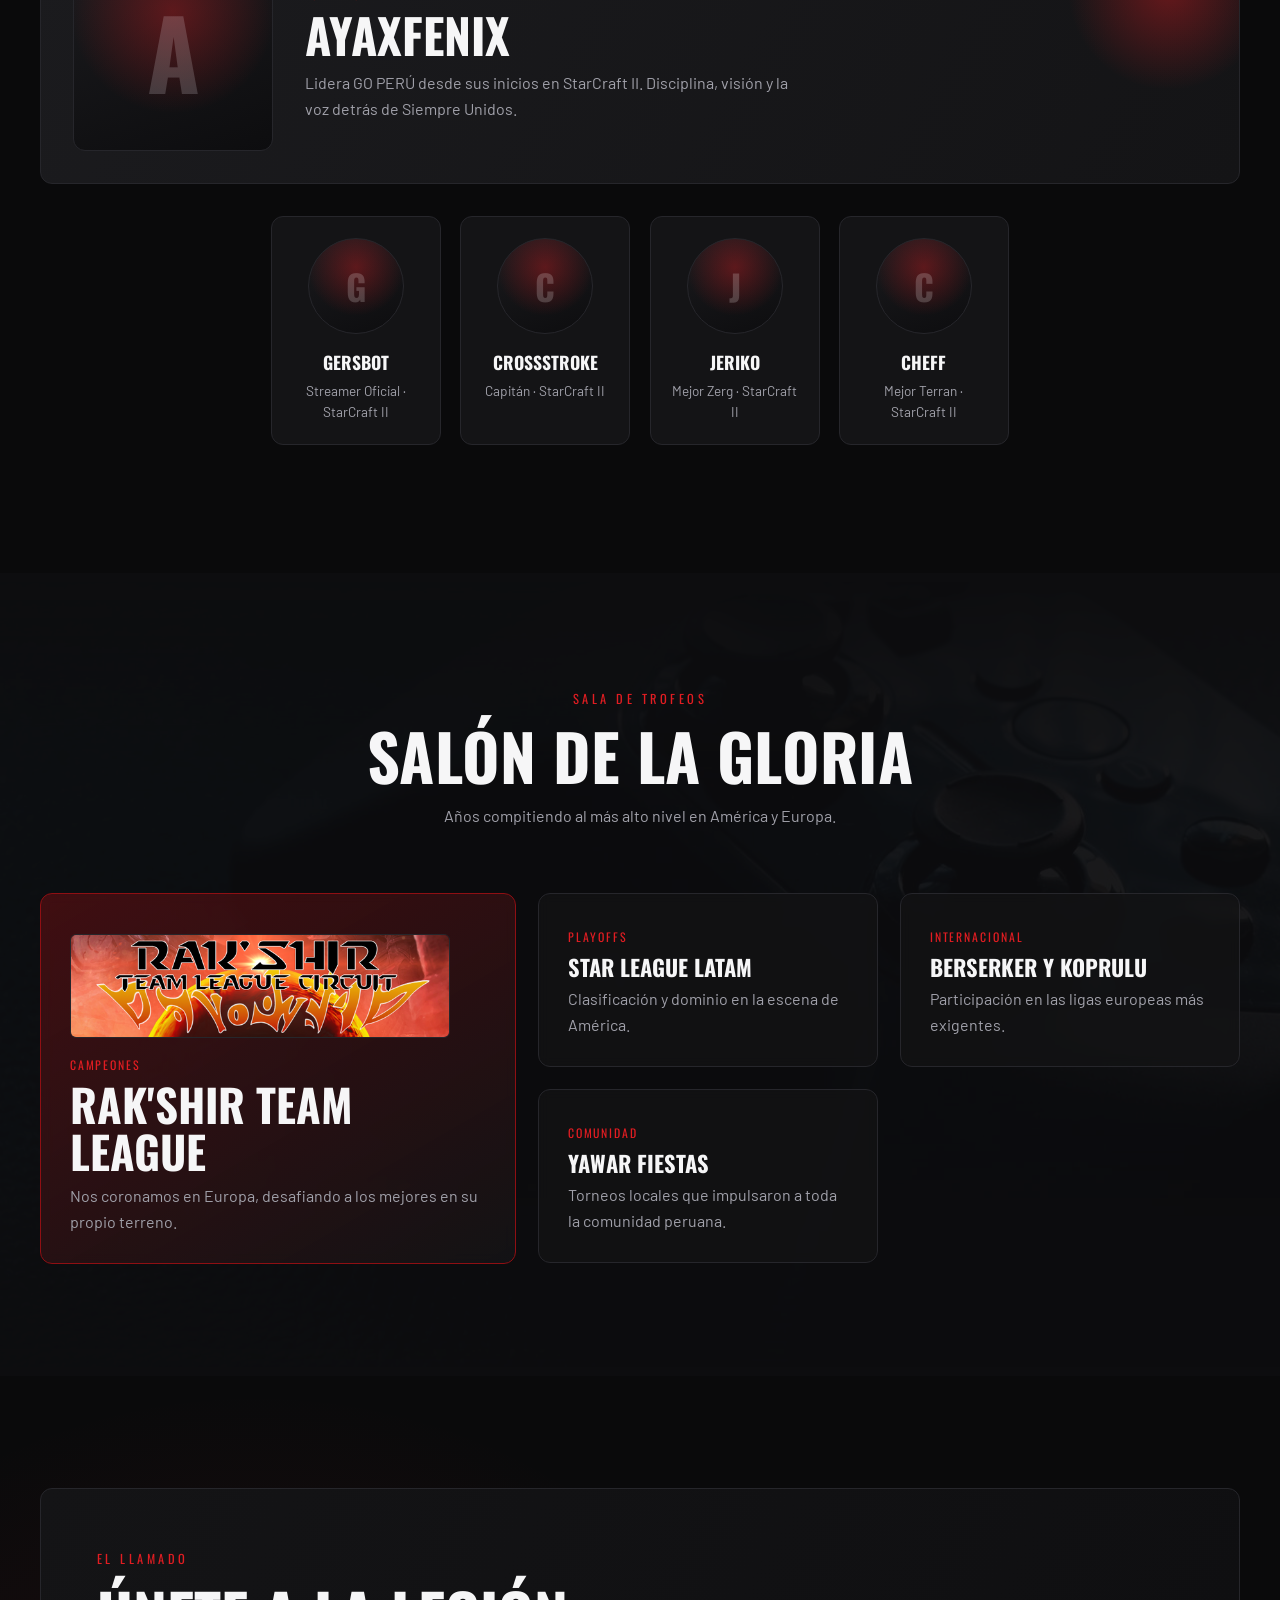
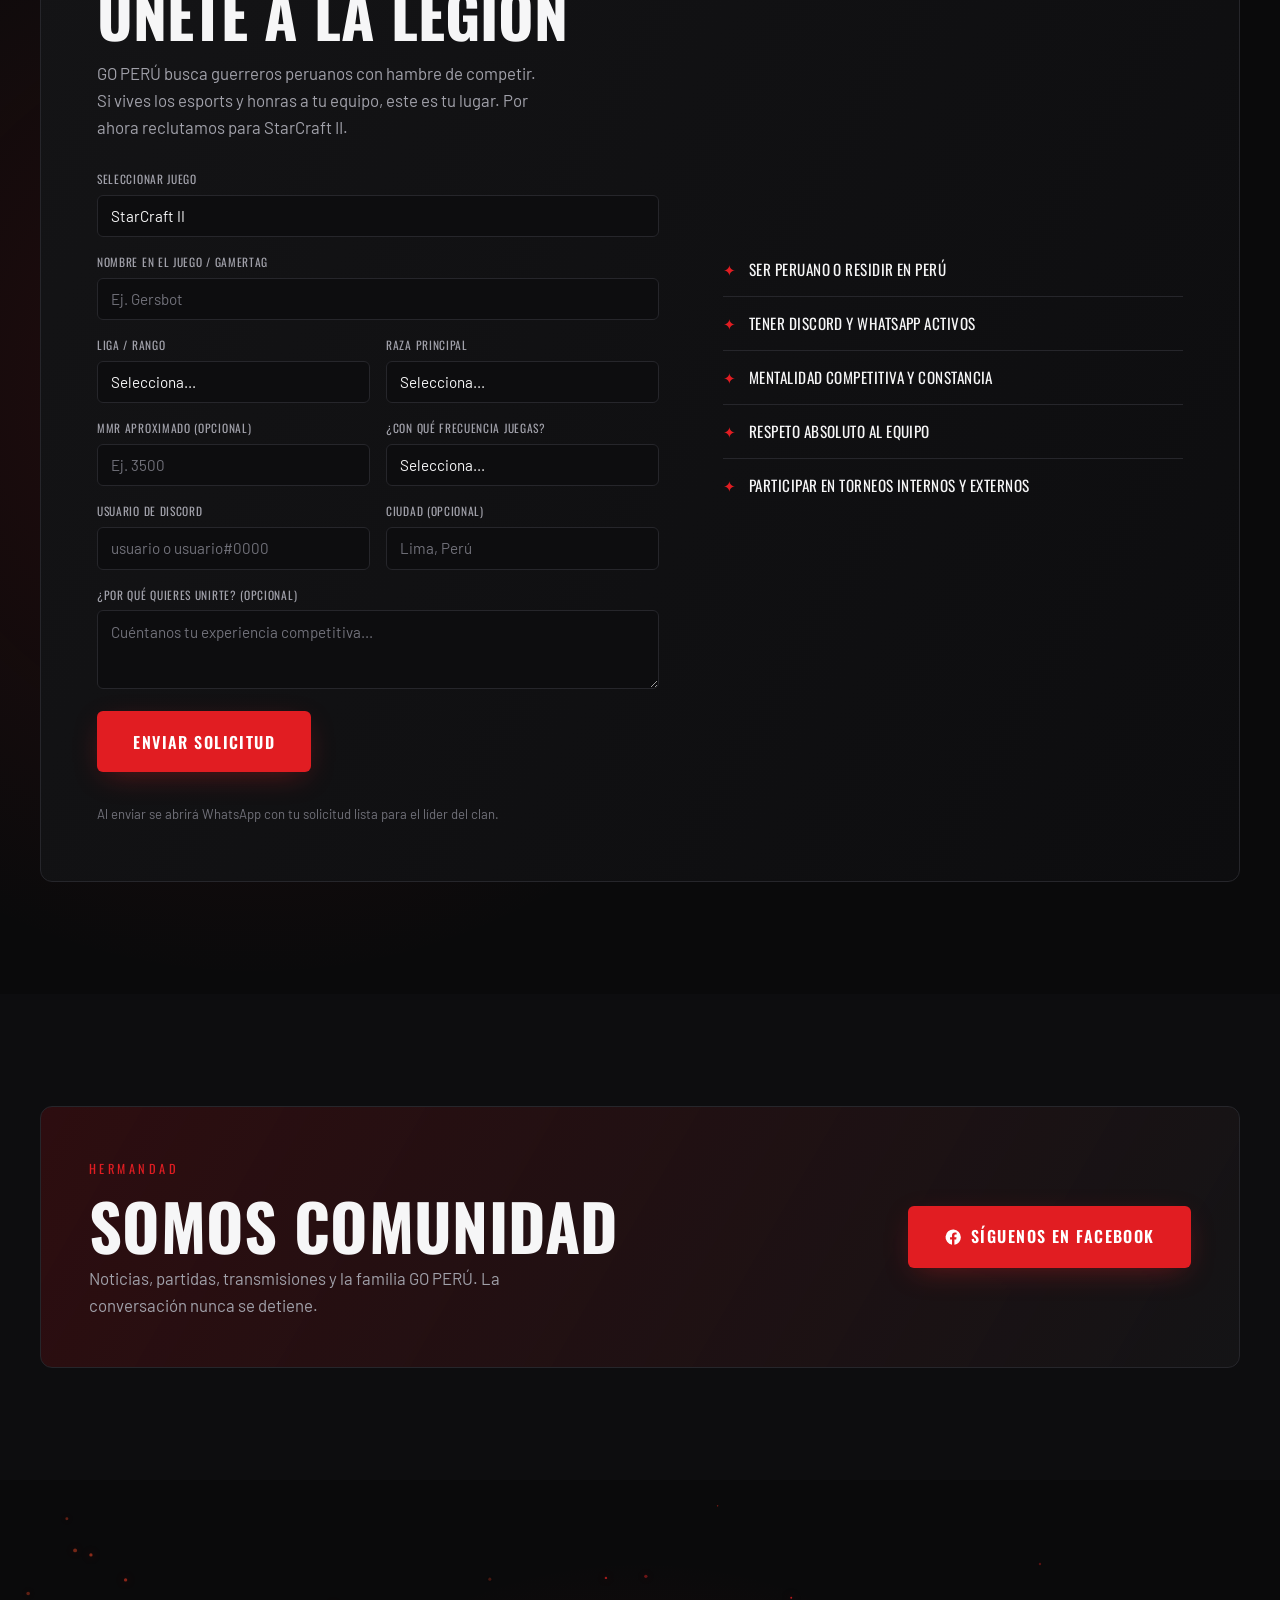
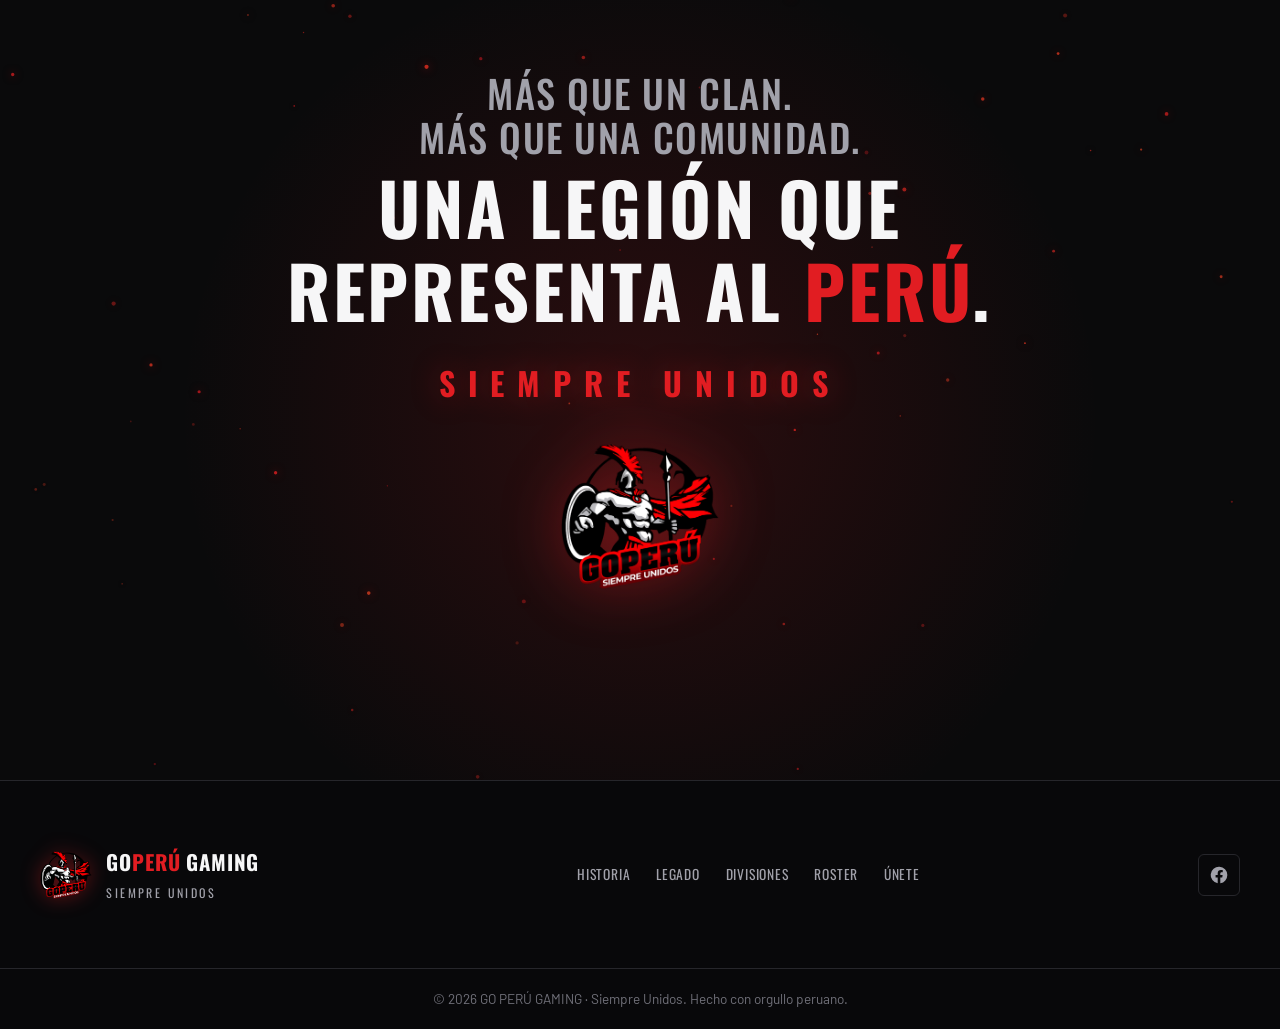
==== commit 212965a6: "Fix: Logo BG" ====
--- a/index.html
+++ b/index.html
@@ -96,7 +96,7 @@
             <span class="line line--sub" data-hero="3">GAMING</span>
           </h1>
           <p class="hero__motto" data-hero="4">Siempre Unidos</p>
-          <p class="hero__statement" data-hero="5">Representando al Perú en los campos de batalla competitivos desde 2018.</p>
+          <p class="hero__statement" data-hero="5">Llevamos la bandera del Perú a los escenarios competitivos desde 2018.</p>
           <div class="hero__actions" data-hero="6">
             <a href="#origen" class="btn btn--primary">Ver nuestra historia</a>
             <a href="#timeline" class="btn btn--ghost">Explorar legado</a>
@@ -128,8 +128,8 @@
         <div class="chapter__text" data-reveal>
           <span class="chapter__kicker">El Origen</span>
           <h2 class="chapter__title">Forjados en la comunidad</h2>
-          <p class="chapter__lead">Todo gran legado empieza pequeño. El nuestro nació de la pasión gamer y la amistad.</p>
-          <p class="chapter__body">No hubo oficinas ni presupuestos. Hubo cabinas de internet, servidores de Discord y noches enteras compitiendo. Un grupo de amigos apasionados por StarCraft II encendió una chispa que jamás se apagó.</p>
+          <p class="chapter__lead">Ningún legado empieza grande. El nuestro arrancó con ganas de jugar y un grupo de amigos.</p>
+          <p class="chapter__body">No teníamos oficina ni presupuesto. Teníamos cabinas de internet, un Discord y noches enteras compitiendo. Unos cuantos amigos enganchados al StarCraft II prendieron una chispa que nunca se apagó.</p>
         </div>
         <div class="chapter__aside" data-reveal>
           <div class="datecard">
@@ -168,7 +168,7 @@
           <span class="chapter__kicker">Construyendo un Legado</span>
           <h2 class="chapter__title">Forjando alianzas</h2>
           <p class="chapter__lead">Para ser los mejores, había que elevar a toda la región.</p>
-          <p class="chapter__body">Con el nombre de GO PERÚ grabado en el pecho, tejimos alianzas con clanes de antaño de la escena. Esa sinergia expandió la competitividad por toda Latinoamérica y nos convirtió en un nombre reconocido más allá de nuestras fronteras.</p>
+          <p class="chapter__body">Con el nombre de GO PERÚ en el pecho, hicimos alianzas con clanes veteranos de la escena. Juntos subimos el nivel en toda Latinoamérica y nos ganamos un nombre fuera de nuestras fronteras.</p>
         </div>
         <div class="chapter__aside" data-reveal>
           <div class="badge-stack">
@@ -203,7 +203,7 @@
         <div class="world__copy" data-reveal>
           <span class="chapter__kicker">Alcance internacional</span>
           <h2 class="chapter__title">De Perú para el mundo</h2>
-          <p class="chapter__body">Llevamos el escudo del Perú más allá de nuestras fronteras, compitiendo y dejando huella en dos continentes.</p>
+          <p class="chapter__body">Sacamos el escudo del Perú a competir fuera del país y dejamos huella en dos continentes.</p>
         </div>
         <div class="world__map-wrap" data-reveal>
           <img class="world__map" src="assets/img/world-map.svg" alt="Mapa mundial que muestra la presencia competitiva de GO PERÚ GAMING en América y Europa" loading="lazy" decoding="async" />
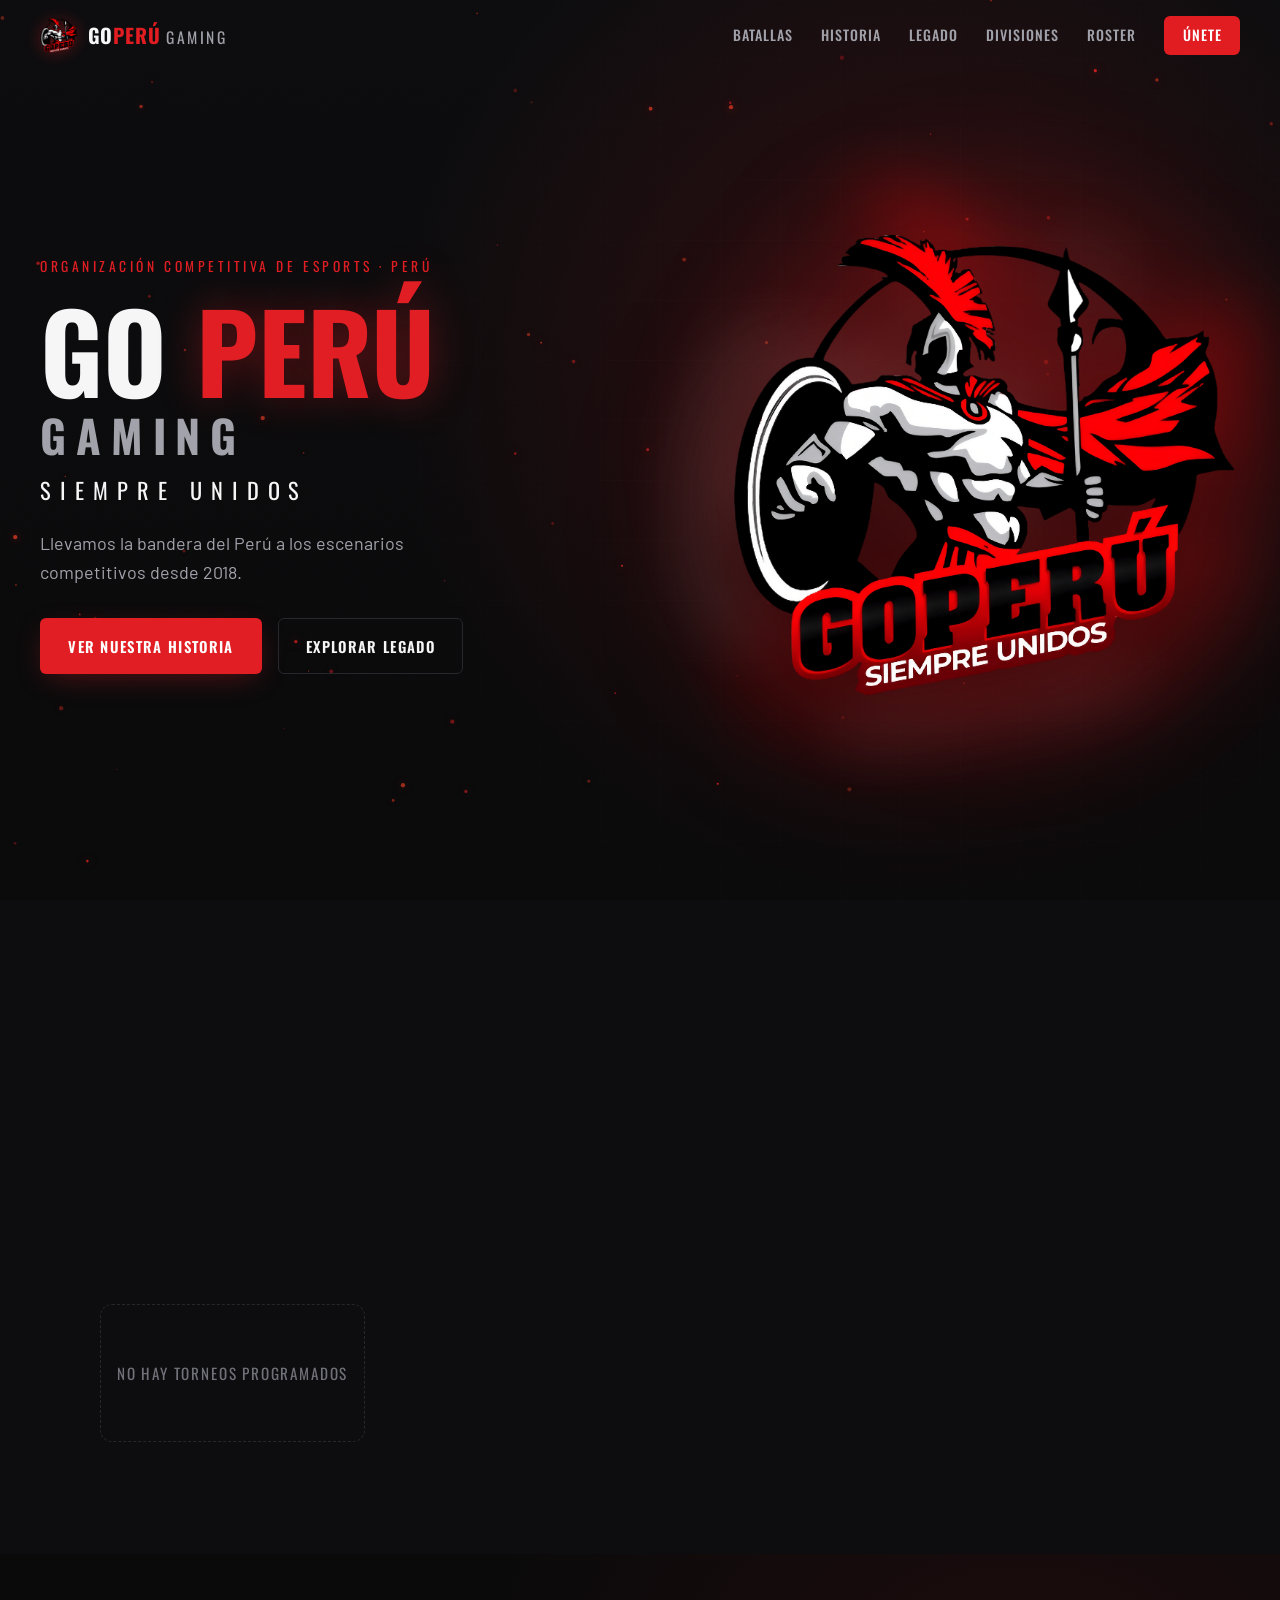
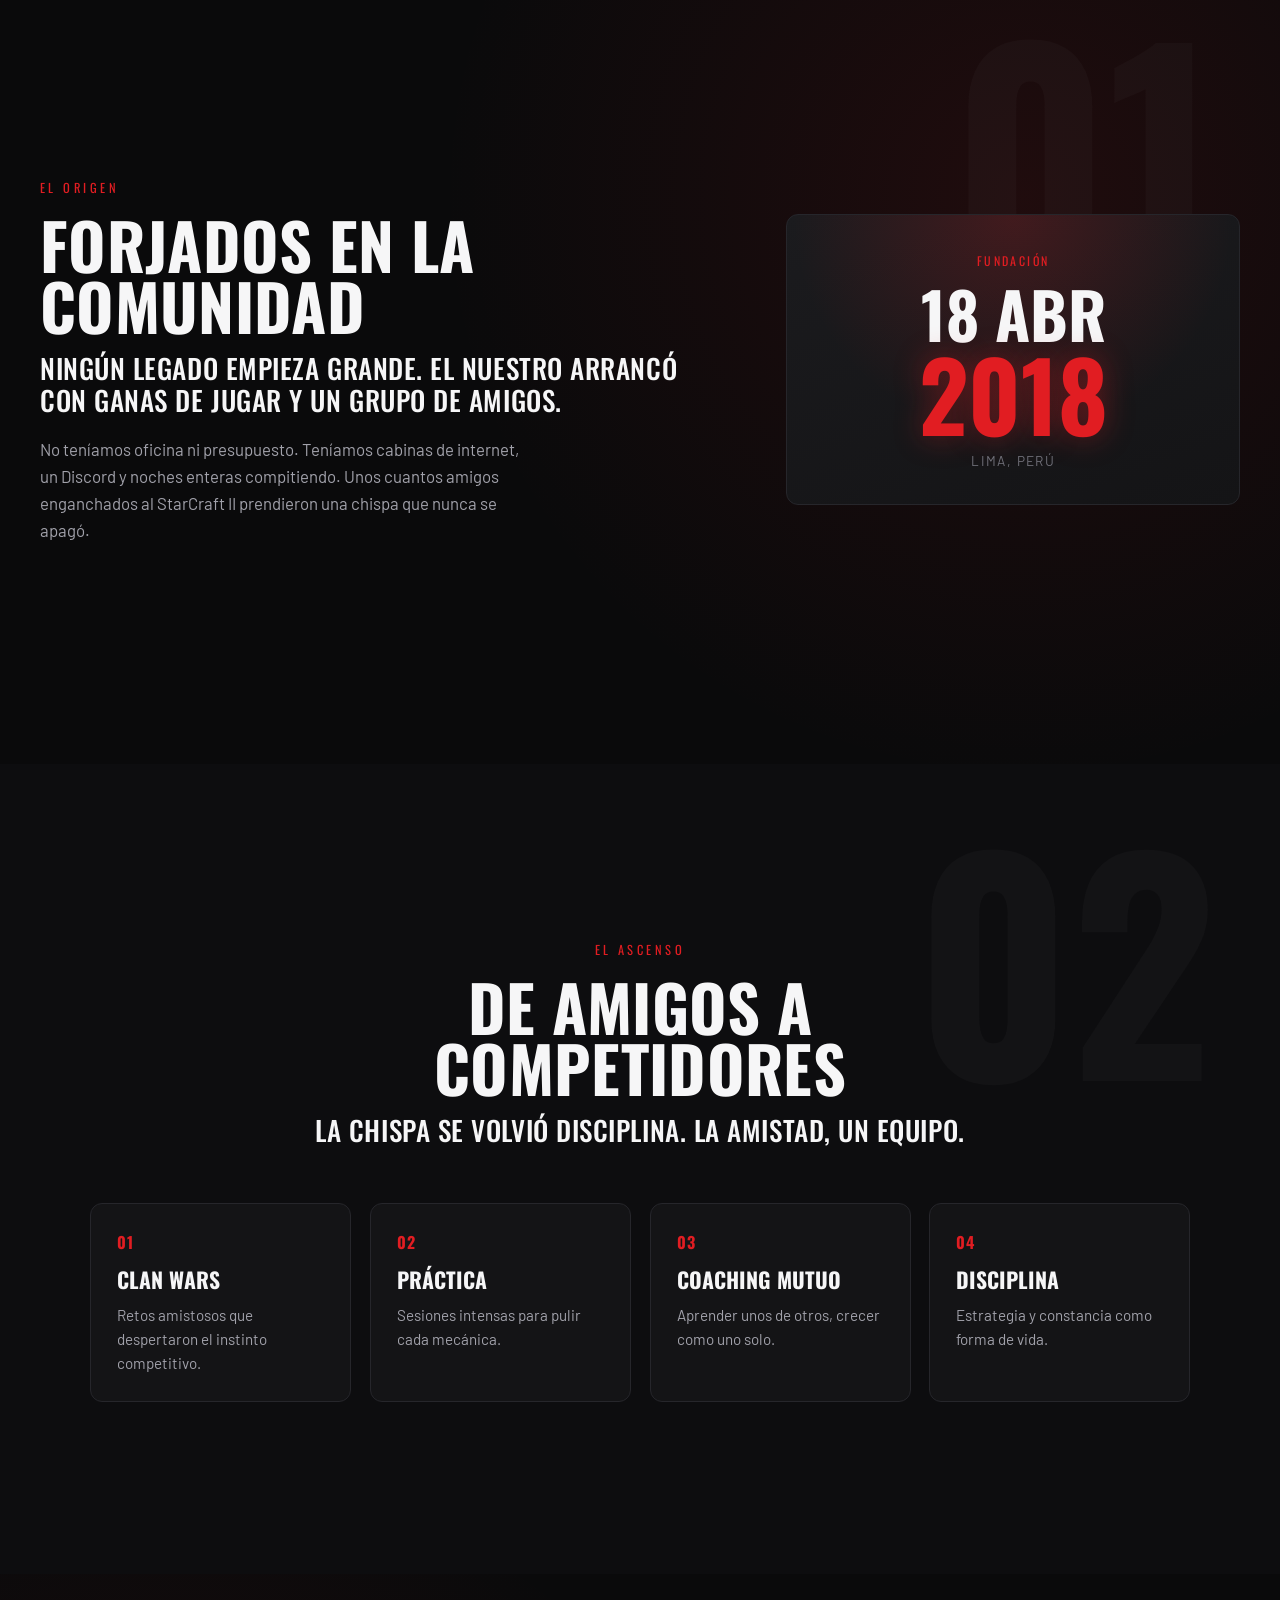
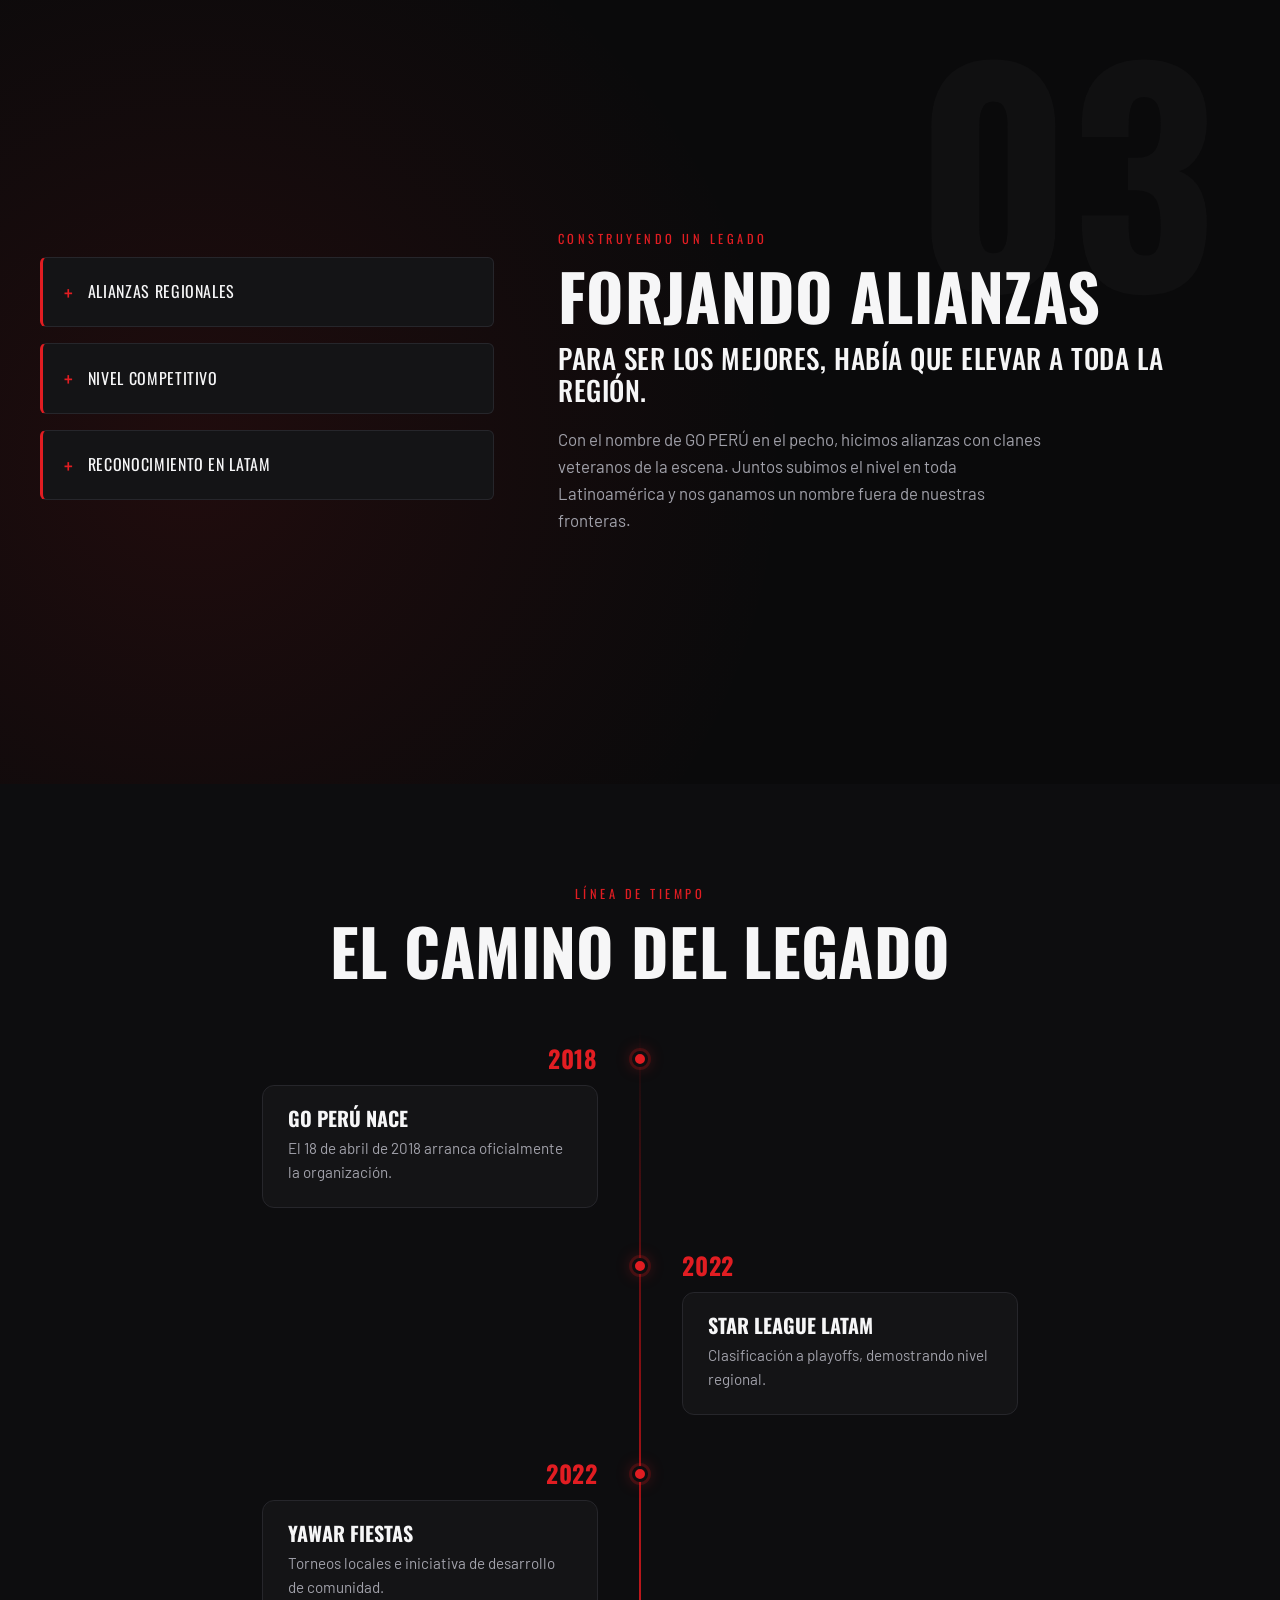
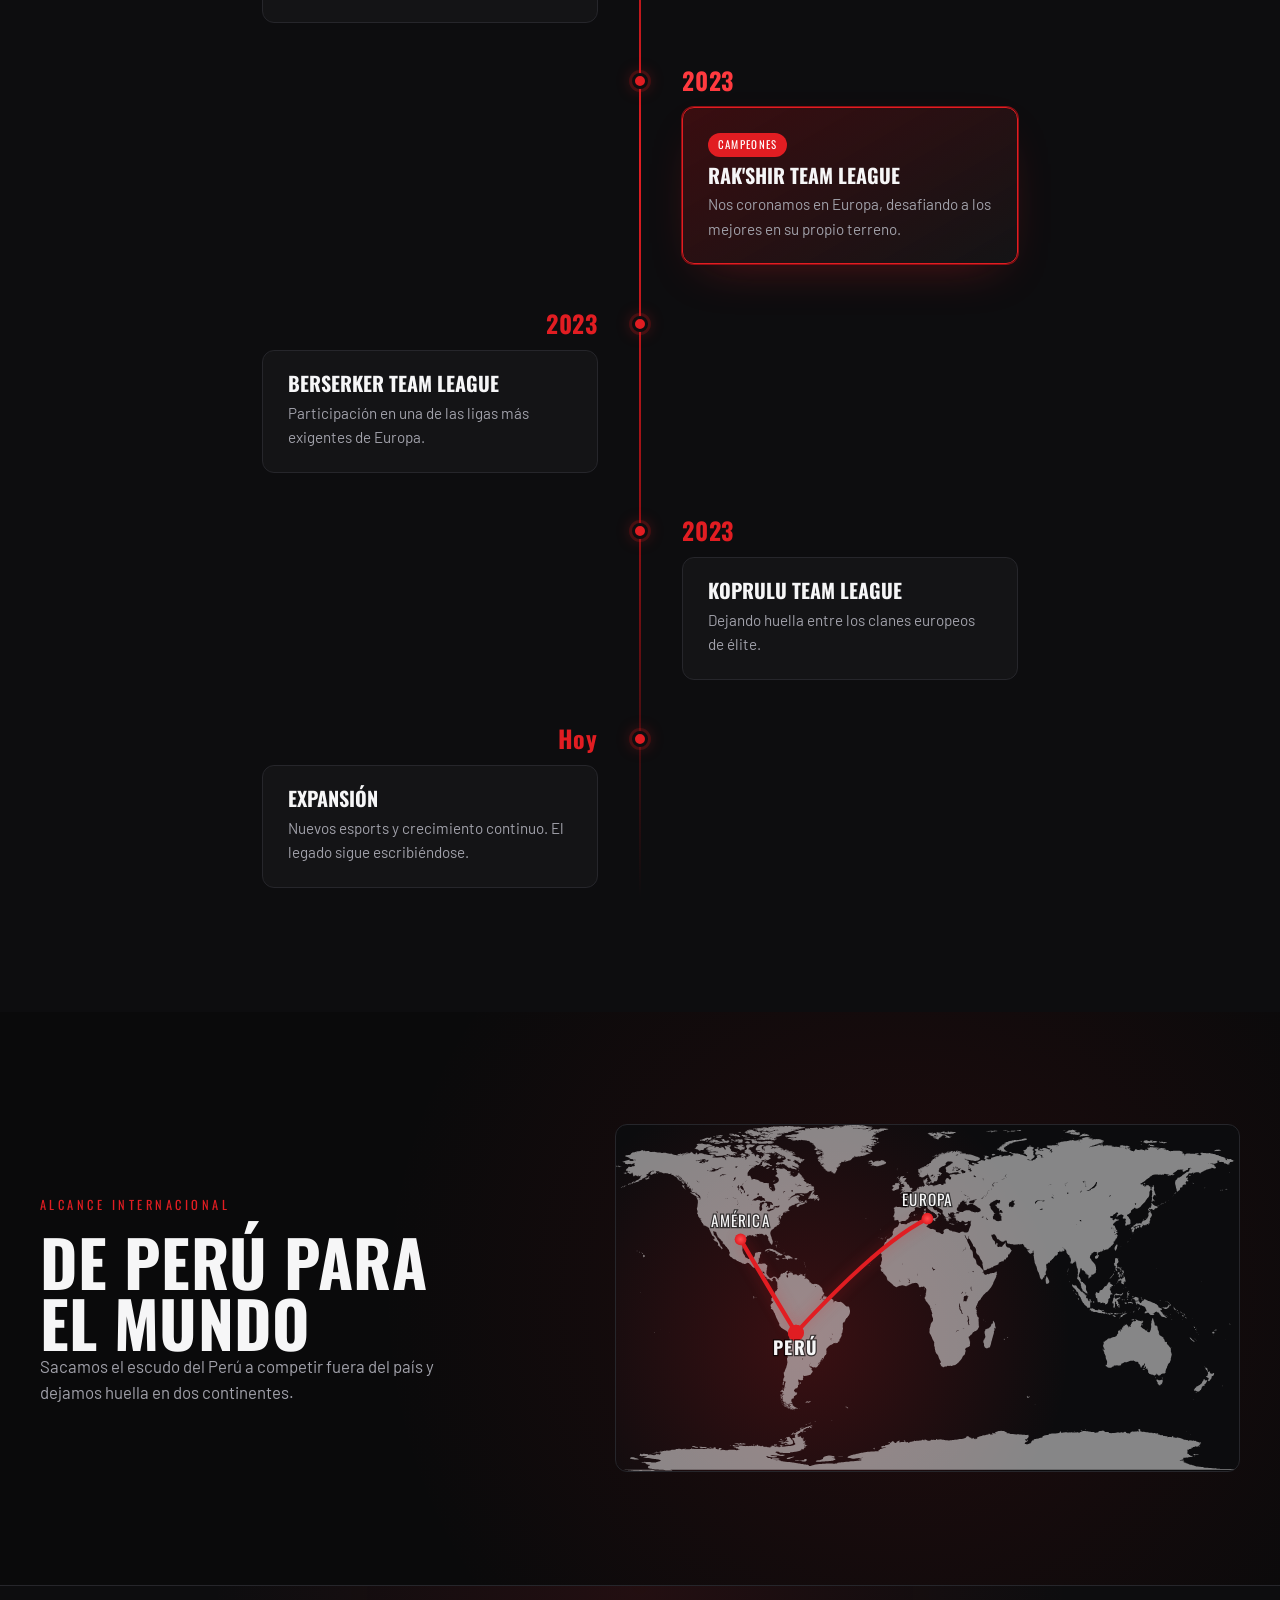
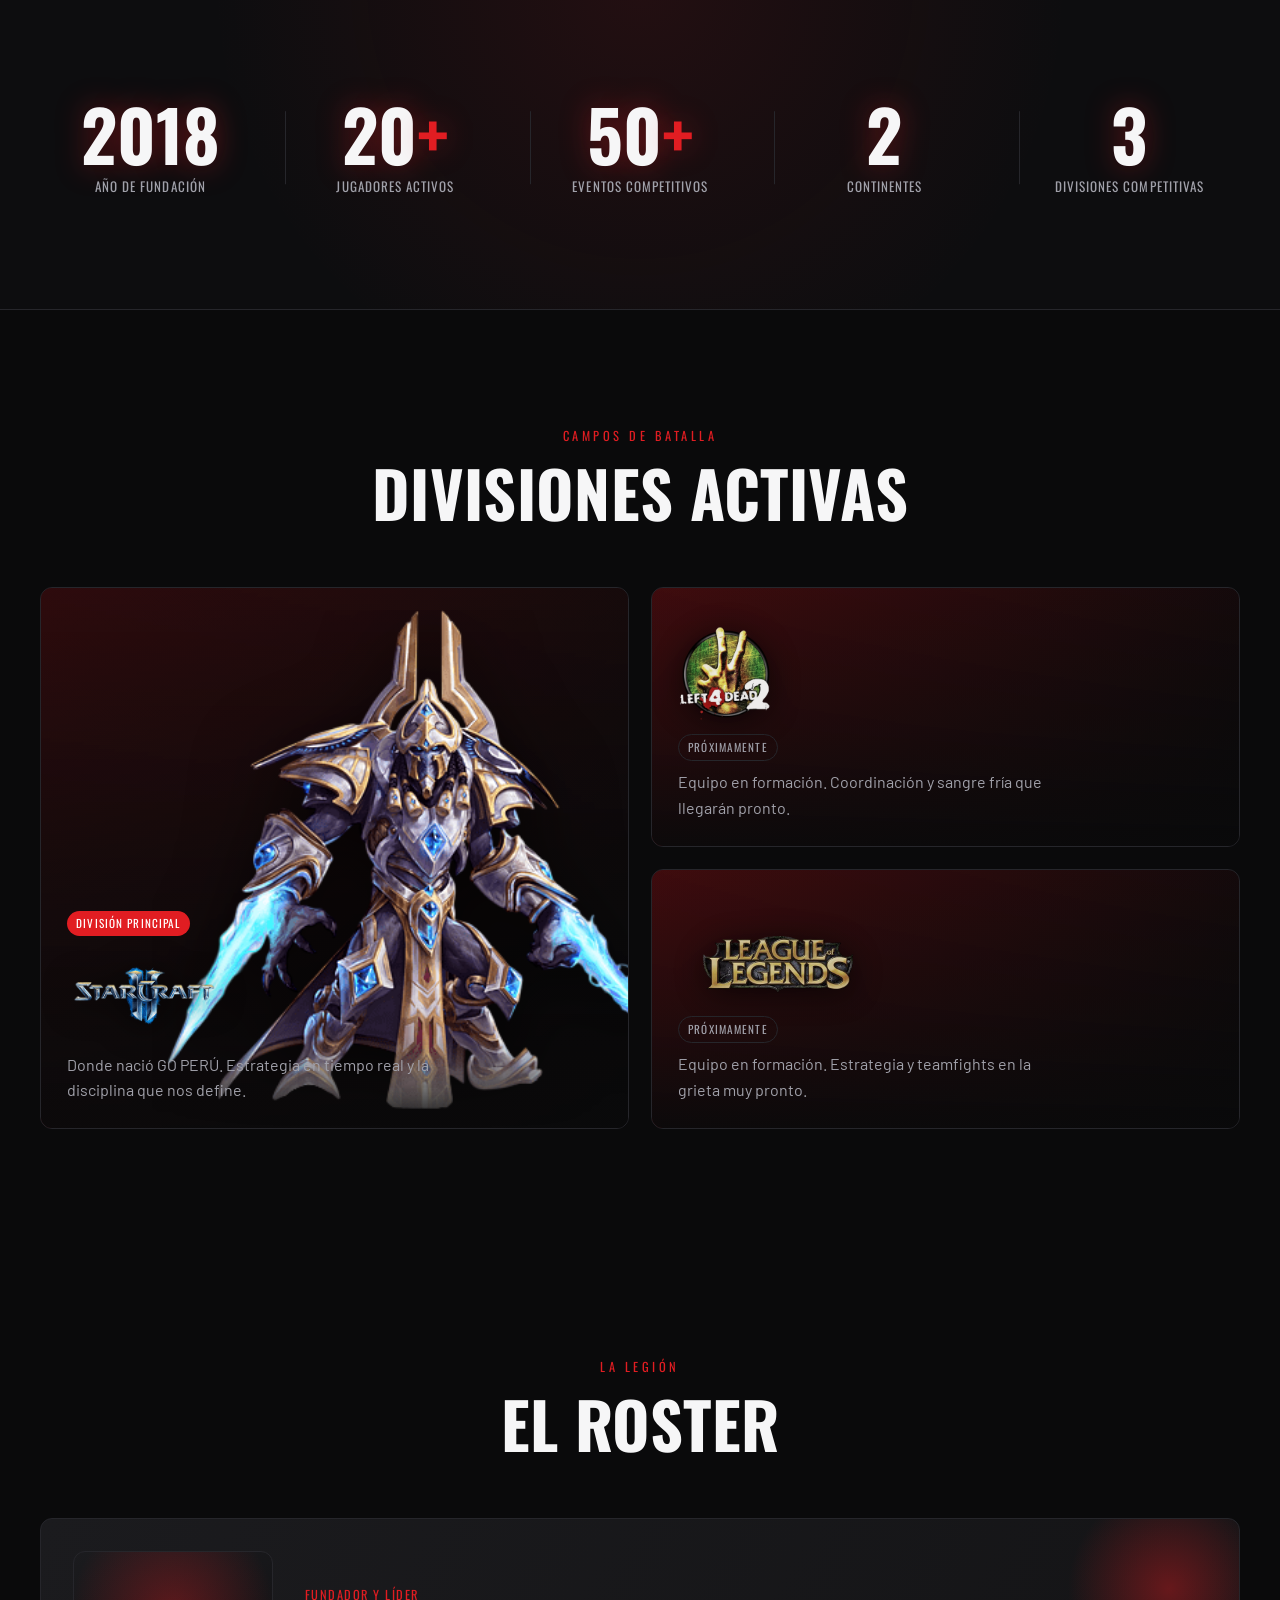
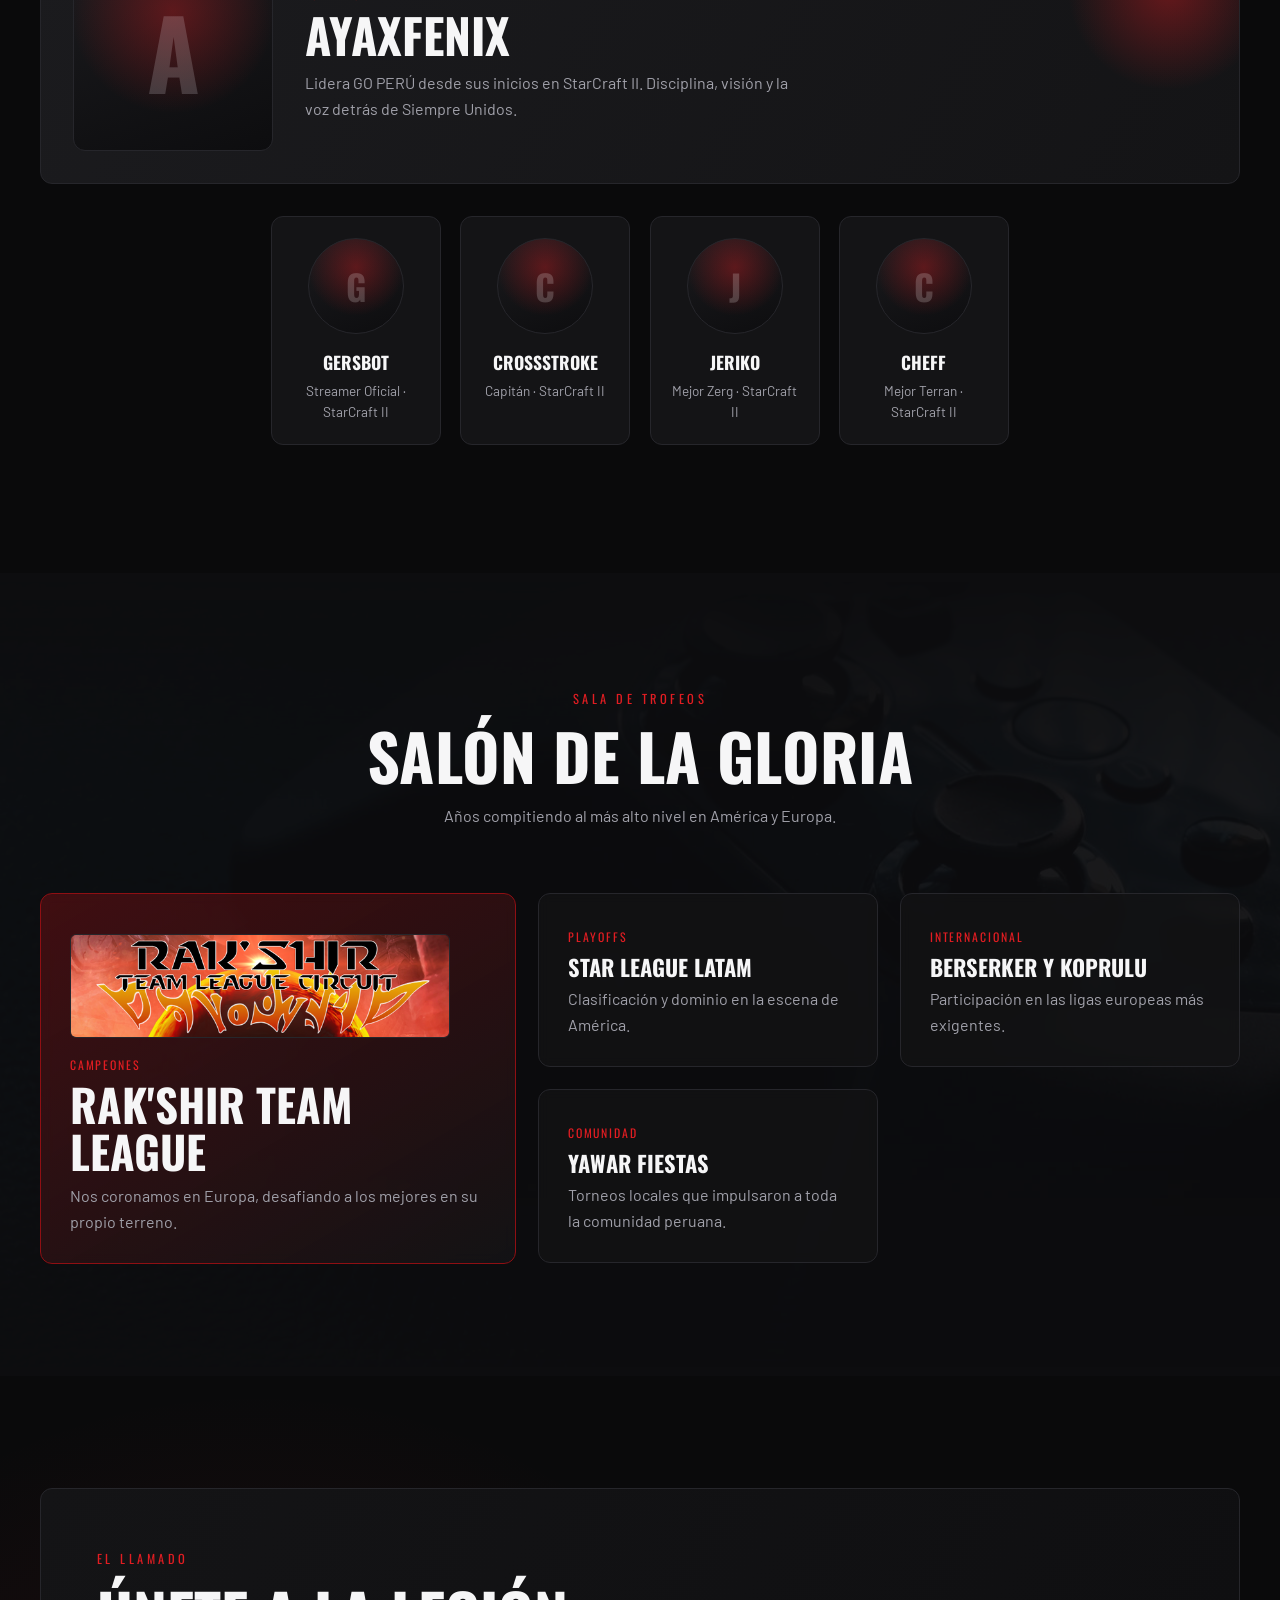
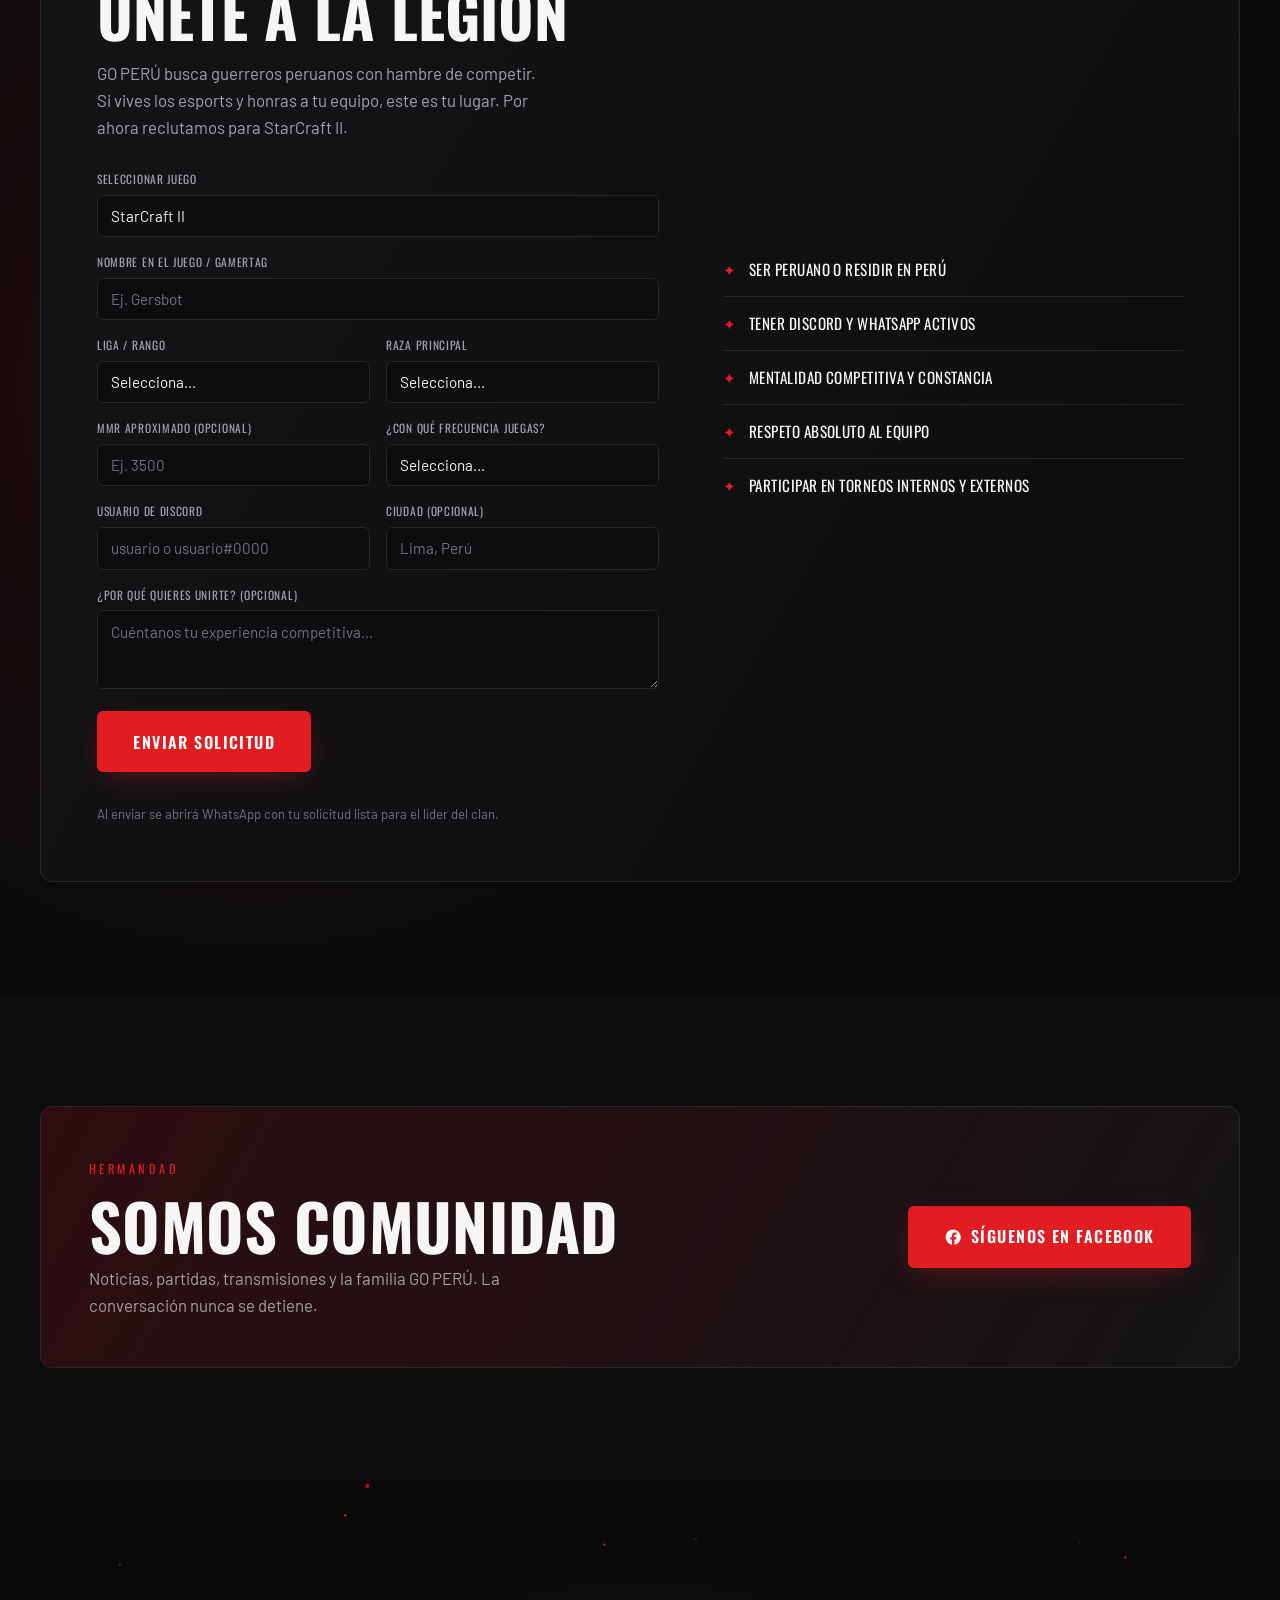
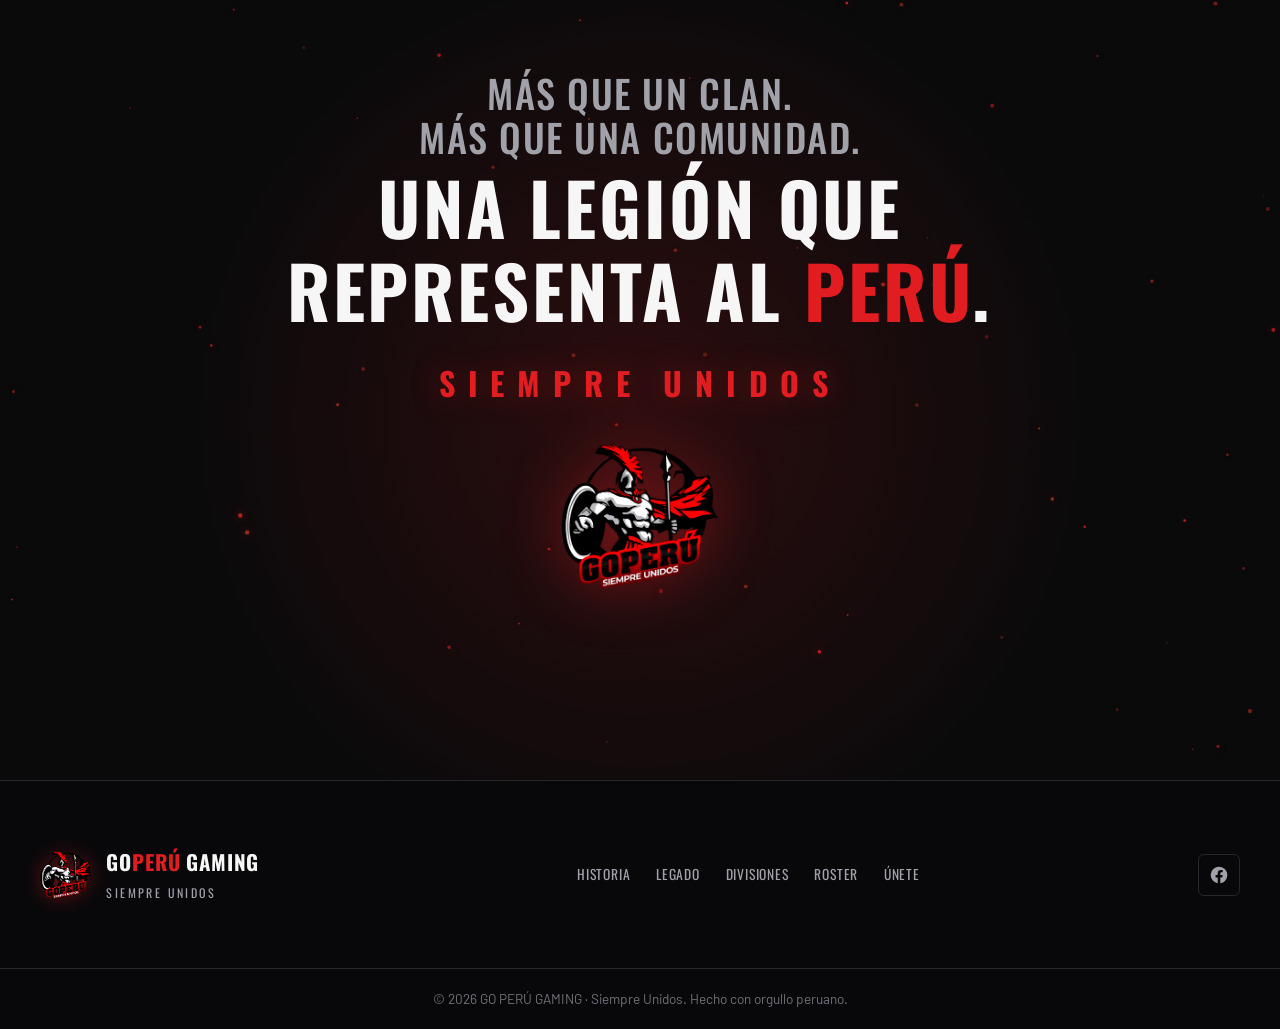
==== commit d8fa123d: "Fix: Update Cache" ====
--- a/index.html
+++ b/index.html
@@ -17,7 +17,7 @@
   <meta property="og:description" content="Organización de esports peruana desde 2018. StarCraft II, League of Legends y Left 4 Dead 2. Representamos al Perú en América y Europa. Siempre Unidos." />
   <meta property="og:type" content="website" />
   <meta property="og:url" content="https://gersonha.github.io/go-peru/" />
-  <meta property="og:image" content="https://gersonha.github.io/go-peru/assets/img/og-image.png" />
+  <meta property="og:image" content="https://gersonha.github.io/go-peru/assets/img/og-image.png?v=2" />
   <meta property="og:image:width" content="1200" />
   <meta property="og:image:height" content="630" />
   <meta property="og:image:alt" content="GO PERÚ GAMING - Esports competitivo del Perú. Siempre Unidos." />
@@ -27,7 +27,7 @@
   <meta name="twitter:card" content="summary_large_image" />
   <meta name="twitter:title" content="GO PERÚ GAMING | Equipo de Esports del Perú" />
   <meta name="twitter:description" content="Organización de esports peruana desde 2018. StarCraft II, League of Legends y Left 4 Dead 2. Siempre Unidos." />
-  <meta name="twitter:image" content="https://gersonha.github.io/go-peru/assets/img/og-image.png" />
+  <meta name="twitter:image" content="https://gersonha.github.io/go-peru/assets/img/og-image.png?v=2" />
 
   <link rel="icon" type="image/png" href="assets/img/favicon.png" />
   <link rel="preload" href="assets/fonts/oswald-var.woff2" as="font" type="font/woff2" crossorigin />
@@ -459,7 +459,7 @@
 
   <script src="js/gsap.min.js"></script>
   <script src="js/ScrollTrigger.min.js"></script>
-  <script src="data/content.js"></script>
+  <script src="data/content.js?v=2"></script>
   <script src="js/script.js"></script>
 </body>
 </html>
